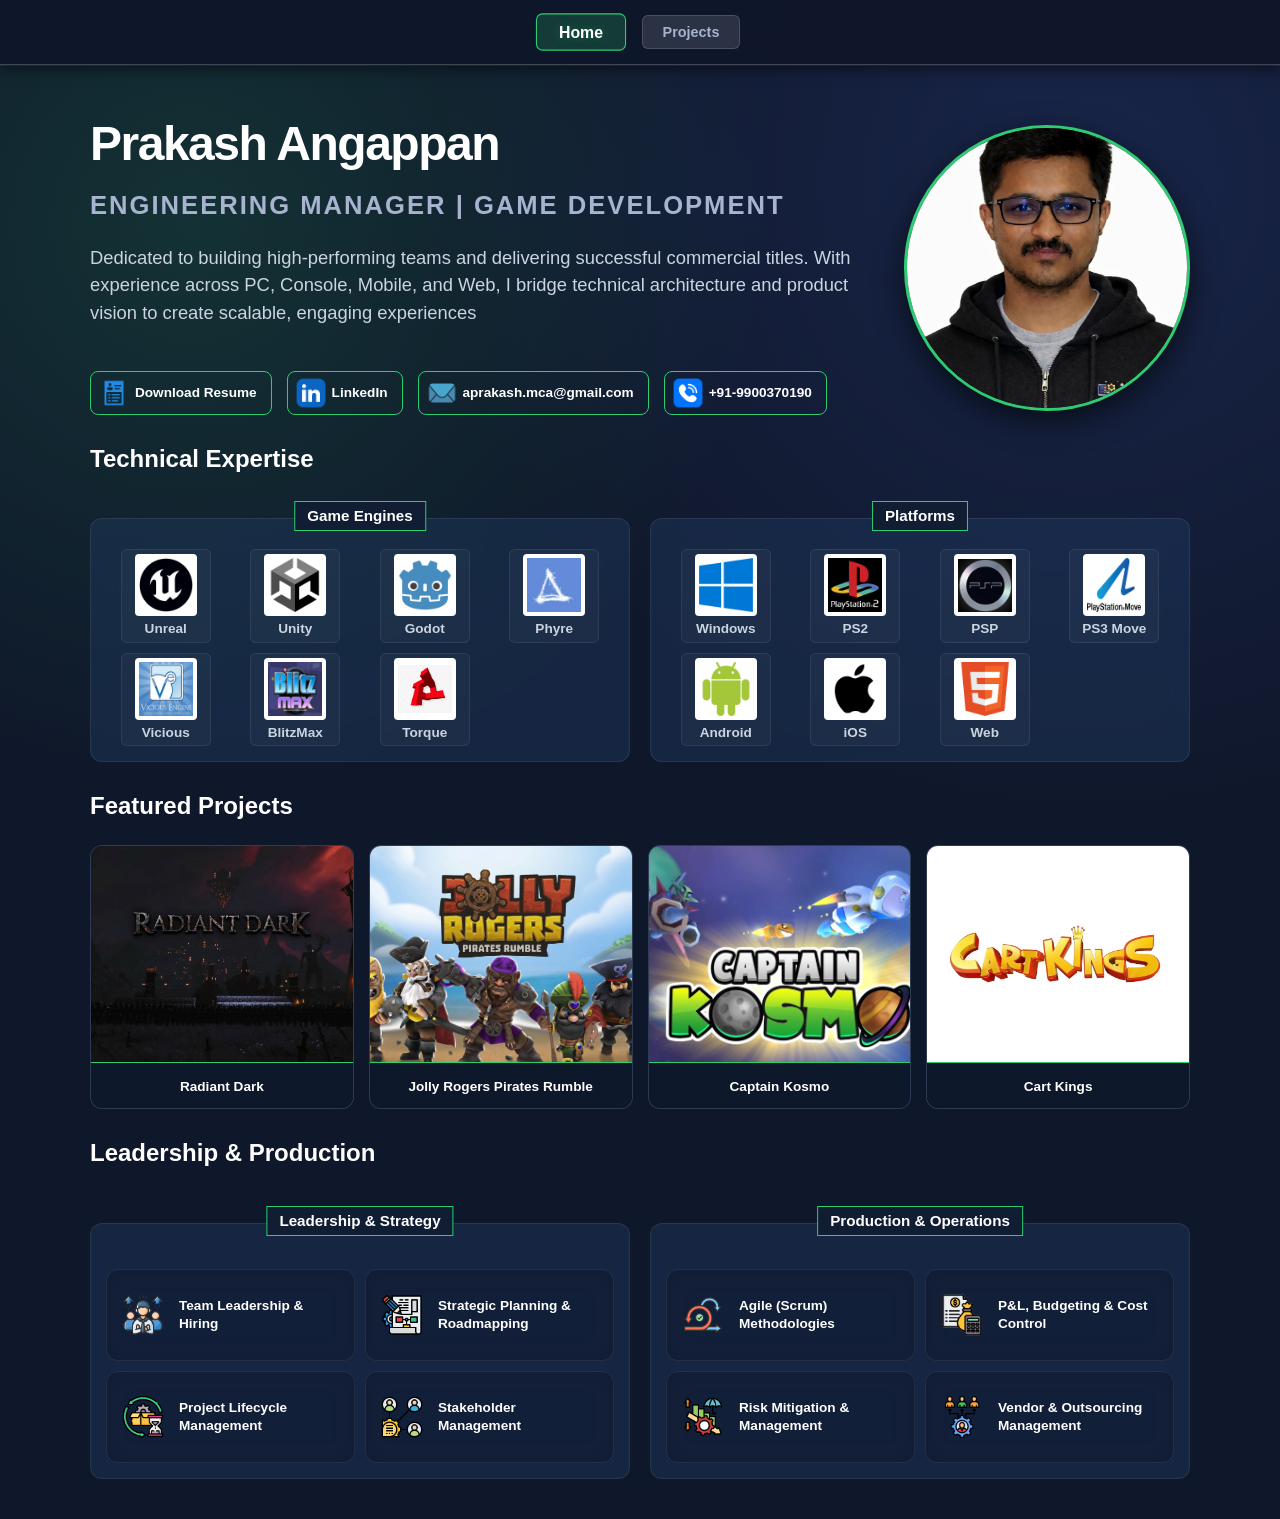
==== portfolio/index.html @ 70fe11f5 "Fixed an issue with nav bar and buttons. About me page - WIP" ====
<!doctype html>
<html lang="en">
  <head>
    <meta charset="UTF-8" />
    <meta name="viewport" content="width=device-width, initial-scale=1.0" />
    <title>Prakash Angappan | Engineering Manager | Game Development</title>
    <link rel="stylesheet" href="style.css" />
    <link rel="icon" href="data:," />
  </head>
  <body>
    <div id="loading-overlay" class="loading-overlay">
      <span class="accent">⬢</span> Loading Systems...
    </div>

    <div class="main-bg"></div>
    <nav class="top-nav">
      <div class="nav-links">
        <button class="nav-btn active" id="btn-home" onclick="showPage('home')">
          Home
        </button>
        <button
          class="nav-btn"
          id="btn-projects"
          onclick="showPage('projects')"
        >
          Projects
        </button>
      </div>
    </nav>

    <div class="container">
      <section id="home" class="page-section">
        <div class="hero">
          <div class="hero-text">
            <h1 id="hero-name"></h1>
            <p id="hero-title"></p>
            <p id="hero-summary"></p>

            <div
              id="action-row"
              style="display: flex; gap: 15px; margin-top: 20px"
            ></div>
          </div>

          <img id="hero-img" class="profile-img" src="" alt="Profile" />
        </div>

        <div class="section-divider" style="margin-top: 25px">
          <h2>Technical Expertise</h2>
        </div>
        <div id="tech-grid" class="grid tech-grid" style="gap: 20px"></div>

        <div class="section-divider" style="margin-top: 25px">
          <h2>Featured Projects</h2>
        </div>
        <div id="featured-grid" class="featured-grid"></div>

        <div class="section-divider" style="margin-top: 25px">
          <h2>Leadership & Production</h2>
        </div>
        <div id="management-grid" class="skills-grid"></div>
      </section>

      <section id="projects" class="page-section" style="display: none">
        <div class="section-divider">
          <h2>Shipped Titles</h2>
        </div>
        <div id="timeline-container"></div>
      </section>

      <section id="contact" class="page-section" style="display: none">
        <div class="section-divider">
          <h2>Let's build something great.</h2>
        </div>
        <div class="glass-card contact-card">
          <p id="contact-intro" class="muted-text"></p>

          <div class="contact-details muted-text" style="margin: 20px 0">
            <p>
              <strong>Location:</strong> <span id="contact-location"></span>
            </p>
            <p><strong>Phone:</strong> <span id="contact-phone"></span></p>
          </div>

          <div class="contact-links">
            <a id="btn-email" href="" class="action-btn">Email Me</a>
            <a id="btn-linkedin" href="" class="action-btn" target="_blank"
              >LinkedIn</a
            >
            <a id="btn-resume" href="" class="action-btn" download
              >Download Resume</a
            >
          </div>
        </div>
      </section>
    </div>

    <script src="script.js"></script>
  </body>
</html>
---- portfolio/style.css ----
:root {
    --bg-color: #0F172A;
    --card-bg: rgba(31, 58, 95, 0.45);
    --accent: #2ECC71;
    --text: #FFFFFF;
    --muted: #A8B3CF;
    --glass-border: rgba(255, 255, 255, 0.08);
}

body {
    margin: 0;
    font-family: 'Segoe UI', Roboto, Helvetica, Arial, sans-serif;
    background-color: var(--bg-color);
    color: var(--text);
    line-height: 1.6;
    overflow-x: hidden;
    /* Prevent content from hiding behind the fixed navbar */
    padding-top: 80px; 
}

.main-bg {
    position: fixed;
    top: 0; left: 0; width: 100vw; height: 100vh;
    background: radial-gradient(circle at 15% 25%, rgba(46,204,113,.15), transparent 45%), radial-gradient(circle at 85% 20%, rgba(80,120,255,.15), transparent 50%), #0F172A;
    z-index: -1;
}

.glass-card {
    background: var(--card-bg);
    backdrop-filter: blur(12px);
    border: 1px solid var(--glass-border);
    border-radius: 12px;
    position: relative;
    transition: all 0.3s ease;
}

/* --- FIXED NAVBAR WITH GLOW LINE --- */
.top-nav {
    display: flex; 
    justify-content: center; 
    align-items: center; 
    padding: 15px 0;
    background: rgba(15, 23, 42, 0.95); /* High opacity for readability */
    backdrop-filter: blur(10px);
    
    /* THE FIX: Fixed positioning */
    position: fixed; 
    top: 0; 
    left: 0;
    width: 100%;
    z-index: 9999;
    box-sizing: border-box;

    /* THE GLOW LINE: Bottom edge differentiation */
    border-bottom: 1px solid rgba(255, 255, 255, 0.2) !important;
    box-shadow: 0 4px 12px rgba(0, 0, 0, 0.5), 0 1px 0 rgba(255, 255, 255, 0.1);
}

.nav-links { display: flex; gap: 20px; /* Increased from 10px to 20px for more breathing room */ }

.nav-btn {
    background: rgba(255, 255, 255, 0.12) !important; /* Made back box more visible */
    border: 1px solid rgba(255, 255, 255, 0.15) !important;
    padding: 8px 20px;
    border-radius: 6px; 
    color: var(--muted); 
    font-size: 0.9rem; 
    font-weight: 600; 
    cursor: pointer; 
    transition: 0.3s;
}

/* NO BLUE FILL - Only Scale and Original Green Glow */
.nav-btn:hover, .nav-btn.active {
    color: var(--text); 
    background: rgba(46, 204, 113, 0.2) !important; 
    border-color: var(--accent) !important; 
    text-shadow: 0 0 10px rgba(46, 204, 113, 0.3);
    transform: scale(1.1); /* Added hover scale */
}

.container { max-width: 1100px; margin: 40px auto; padding: 0 30px; }

.hero { display: flex; gap: 30px; align-items: center; }

/* --- Balanced Hero Layout --- */
.hero-text {
    flex: 1;
    display: flex;
    flex-direction: column;
    justify-content: flex-start;
}

#hero-name {
    font-size: 3rem !important;
    font-weight: 800;
    letter-spacing: -1.5px;
    margin: 0 0 25px 0 !important;
    color: #FFFFFF;
    line-height: 1;
}

#hero-title {
    font-size: 1.6rem !important;
    color: var(--muted);
    font-weight: 600;
    margin: 0 0 25px 0 !important;
    text-transform: uppercase;
    letter-spacing: 2px;
    line-height: 1;
}

#hero-summary {
    font-size: 1.15rem !important;
    line-height: 1.5;
    max-width: 800px;
    color: #cbd5e1;
    margin: 0 0 25px 0 !important;
}

/* --- Optimized Profile Circle Area --- */
.profile-img {
    width: 280px !important;
    height: 280px !important;
    border-radius: 50%;
    object-fit: cover;
    object-position: center 20%;
    transform: scale(1);
    border: 3px solid var(--accent);
    background-color: #1a2235;
    image-rendering: -webkit-optimize-contrast;
    flex-shrink: 0;
    position: relative;
    z-index: 10;
    animation: subtleFloat 6s ease-in-out infinite;
    box-shadow: 0 10px 30px rgba(0, 0, 0, 0.6);
}

@keyframes subtleFloat {
    0% { transform: translateY(0); }
    50% { transform: translateY(-10px); }
    100% { transform: translateY(0); }
}

/* --- Stats Row Spacing --- */
.stats {
    display: flex;
    gap: 20px;
    margin: 0 0 25px 0 !important;
    flex-wrap: wrap;
}

/* --- Final Stats Alignment Fix --- */
.stat {
    padding: -4px 10px -6px 10px !important; 
    margin-top: 25px !important;
    min-width: 160px; 
    max-width: 180px;
    height: 65px;    
    display: flex;
    flex-direction: column;
    align-items: center;
    justify-content: center;
    overflow: visible;
}

.stat-number {
    font-size: 2rem; 
    font-weight: 900;
    color: var(--text);
    line-height: 0.9;  
    margin: 0;
    padding: 0;
    letter-spacing: -2px;
}

/* Ensure the title box stays absolute at the top */
.dialog-title-box {
    position: absolute;
    top: -18px; 
    left: 50%;
    transform: translateX(-50%);
    z-index: 50;
    background: #111d33;
    border: 1px solid var(--accent);
    padding: 2px 12px;
    font-size: 0.95rem;
    font-weight: bold;
    white-space: nowrap;
}

/* --- Action Row (Resume/LinkedIn) --- */
.action-row { 
    display: flex; 
    flex-wrap: wrap; 
    gap: 25px; 
    margin: 0 !important;
}

.action-icon {
    width: 18px !important; 
    height: 18px !important;
    margin-right: 12px; 
    object-fit: contain;
    transform: scale(1.6); 
    transform-origin: center;
}

.btn-action {
    display: inline-flex; 
    align-items: center; 
    background: transparent;
    border: 1px solid var(--accent);
    color: var(--text); 
    padding: 10px 14px; 
    border-radius: 8px; 
    text-decoration: none; 
    font-weight: 600; 
    font-size: 0.85rem; 
    transition: all 0.3s ease;
}

.btn-action:hover { 
    background: transparent; 
    color: var(--text) !important;
    box-shadow: 0 0 15px rgba(46, 204, 113, 0.6); 
    transform: translateY(-2px);
    border-color: var(--accent);
}

.skills-grid { display: grid; grid-template-columns: 1fr 1fr; gap: 20px; margin-top: 20px; }

.tech-card { position: relative; padding: 30px 15px 15px 15px !important; margin-top: 20px !important; }

.skill-strip-grid { display: grid; grid-template-columns: 1fr 1fr; gap: 8px; margin-top: 5px; }

.skill-strip { background: rgba(15, 23, 42, 0.6); border-left: 3px solid var(--accent); padding: 4px 10px; border-radius: 0 6px 6px 0; font-size: 0.8rem; color: white; }

.tech-grid { display: grid; grid-template-columns: repeat(auto-fit, minmax(300px, 1fr)); gap: 20px; }

.tech-items { display: grid; grid-template-columns: repeat(4, 1fr); gap: 10px; justify-items: center; }

.tech-badge { display: flex; flex-direction: column; align-items: center; background: rgba(255, 255, 255, 0.03); border: 1px solid rgba(255, 255, 255, 0.08); border-radius: 6px; padding: 4px; width: 100%; max-width: 80px; transition: 0.3s; }

.tech-badge img { width: 54px; height: 54px; background: white; padding: 4px !important; border-radius: 4px; object-fit: contain; }

.tech-badge span { 
    font-size: 0.85rem; 
    color: #cbd5e1;     
    margin-top: 5px; 
    font-weight: 700; 
    text-align: center; 
    white-space: wrap;   
    max-width: 90px;
    line-height: 1.2;
}

.featured-grid { display: grid; grid-template-columns: repeat(4, 1fr); gap: 15px; margin-top: 20px; }

.featured-project-card { display: flex; flex-direction: column; padding: 0 !important; overflow: hidden; aspect-ratio: 1 / 1; cursor: pointer; border: 1px solid rgba(255, 255, 255, 0.1); }

.featured-banner-wrapper { flex: 1; overflow: hidden; background: #0f172a; display: flex; align-items: center; justify-content: center; }

.featured-banner-wrapper img { width: 100%; height: 100%; object-fit: cover; transition: transform 0.5s ease; }

.featured-footer { padding: 10px; background: rgba(15, 23, 42, 0.9); text-align: center; border-top: 1px solid var(--accent); }

.featured-footer span { font-size: 0.85rem; font-weight: bold; color: var(--text); }

.featured-project-card:hover { transform: translateY(-5px); box-shadow: 0 10px 30px rgba(46, 204, 113, 0.3); }

.featured-project-card:hover .featured-banner-wrapper img { transform: scale(1.1); }

.project-card { 
    margin-bottom: 15px; 
    background: rgba(15, 23, 42, 0.6); 
    border: 1px solid rgba(255, 255, 255, 0.1); 
    border-radius: 10px; 
    padding: 15px; 
    display: grid; 
    grid-template-columns: 0.8fr 1.2fr; 
    gap: 20px; 
    transition: all 0.3s ease;
    cursor: default;
}

.project-card:hover {
    box-shadow: 0 15px 40px rgba(0, 0, 0, 0.7);
    border-color: rgba(255,255,255,0.2);
}

.project-media-wrapper { 
    width: 100% !important;
    height: 100% !important; 
    position: relative;
    overflow: hidden; 
    border-radius: 6px; 
    box-shadow: 0 2px 10px rgba(0,0,0,0.5); 
    background: #0F172A; 
}

.project-media-wrapper::after {
    content: '';
    position: absolute;
    bottom: 0;
    left: 0;
    width: 100%;
    height: 60%; 
    background: linear-gradient(to bottom, transparent 0%, rgba(15, 23, 42, 1) 90%);
    z-index: 20; 
    pointer-events: none; 
}

.video-media-container,
.image-media-container { 
    width: 100% !important; 
    height: 100% !important; 
    position: absolute; 
    top: 0; left: 0;
    overflow: hidden; 
    border-radius: 6px; 
    transform: scale(1);
    filter: brightness(0.8);
    transition: transform 0.4s cubic-bezier(0.175, 0.885, 0.32, 1.275), filter 0.3s ease, box-shadow 0.3s ease;
    z-index: 10;
}

.image-media-container { background: transparent; }

.media-banner { 
    width: 100% !important; 
    height: 100% !important; 
    object-fit: cover !important; 
    object-position: top center !important; 
    display: block; 
}

.video-media-container iframe {
    width: 100% !important;
    height: 100% !important;
    border: none !important;
}

.project-card:hover .video-media-container,
.project-card:hover .image-media-container { 
    transform: scale(1.08); 
    filter: brightness(1.0); 
    box-shadow: 0 10px 30px rgba(0, 0, 0, 0.6), 0 0 15px rgba(46, 204, 113, 0.1);
    z-index: 15;
}

.media-overlay { 
    position: absolute; 
    top: 50%;
    left: 50%;
    transform: translate(-50%, -50%); 
    background: transparent; 
    display: flex; 
    align-items: center; 
    justify-content: center; 
    opacity: 0; 
    transition: opacity 0.3s ease; 
    z-index: 30; 
}

.project-card:hover .media-overlay { opacity: 1; }

.hover-action-btn {
    text-decoration: none;
    color: #fff;
    font-weight: bold;
    font-size: 0.9rem;
    border: 1.5px solid var(--accent);
    padding: 10px 24px; 
    border-radius: 6px;
    background: rgba(15, 23, 42, 0.4);
    display: block;
    width: auto;
    text-align: center;
    transition: all 0.3s ease;
    cursor: pointer;
    box-shadow: 0 4px 15px rgba(0, 0, 0, 0.5);
}

.hover-action-btn:hover {
    background: rgba(15, 23, 42, 0.6) !important; 
    color: #fff !important; 
    box-shadow: 0 0 20px rgba(46, 204, 113, 0.7);
    transform: translateY(-2px) scale(1.03); 
}

.project-role-text {
    color: #cbd5e1; 
    font-weight: 600;
    margin-bottom: 15px; 
    font-size: 0.95rem;
    letter-spacing: 0.5px;
}

.project-header-row {
    display: flex;
    justify-content: flex-start; 
    align-items: center;
    gap: 15px; 
    margin-bottom: 10px; 
}

.project-header-row h3 {
    margin: 0;
    font-size: 1.3rem;
    color: var(--text);
}

.project-info {
    flex: 1;
    display: flex;
    flex-direction: column;
    justify-content: flex-start; 
}

.project-description {
    margin: 0 0 12px 0; 
    font-size: 1.05rem; 
    color: #cbd5e1;    
    line-height: 1.6;  
}

.project-header-icons {
    display: flex;
    align-items: center;
    gap: 6px;
    border-left: 2px solid rgba(255, 255, 255, 0.15); 
    padding-left: 15px; 
}

.company-block {
    position: relative;
    padding-left: 30px; 
    margin-bottom: 40px; 
}

.company-block::before {
    content: '';
    position: absolute;
    left: 0;
    top: 5px; 
    bottom: -15px; 
    width: 3px;
    background: linear-gradient(to bottom, var(--accent) 0%, rgba(46, 204, 113, 0.1) 100%);
    border-radius: 3px;
    box-shadow: 0 0 10px rgba(46, 204, 113, 0.3);
}

.compact-tech-badge {
    background: white;
    padding: 2px;
    border-radius: 4px;
    display: flex;
    align-items: center;
    justify-content: center;
    width: 24px;
    height: 24px;
}

.compact-tech-badge img {
    width: 100%;
    height: 100%;
    object-fit: contain;
}

.contribution-section {
    margin-top: 5px; 
}

.contribution-title {
    color: var(--accent);
    font-size: 0.8rem; 
    text-transform: uppercase;
    letter-spacing: 1.5px;
    font-weight: 700;
}

.glowing-tasks-list {
    margin-top: 4px !important; 
    padding-left: 18px;
    list-style: none;
    color: var(--muted);
}

.glowing-tasks-list li {
    position: relative;
    margin-bottom: 8px; 
    font-size: 0.95rem;  
    color: var(--text);
    line-height: 1.5;
}

.glowing-tasks-list li::before {
    content: "■";
    color: var(--accent);
    position: absolute;
    left: -18px;
    font-size: 0.65rem;
    top: 4px; 
    text-shadow: 0 0 8px var(--accent);
}

#management-grid {
    display: grid !important;
    grid-template-columns: 1fr 1fr !important; 
    gap: 20px;
    margin-top: 30px;
}

.management-items-grid {
    display: grid !important;
    grid-template-columns: repeat(2, 1fr) !important;
    gap: 10px; 
    margin-top: 15px;
}

.mgmt-badge {
    display: flex !important;
    flex-direction: row !important; 
    justify-content: flex-start !important; 
    align-items: center !important;
    text-align: left !important;
    padding: 10px 15px !important; 
    min-height: 70px !important; 
    margin: 0 !important;
    background: rgba(15, 23, 42, 0.6) !important;
    border: 1px solid rgba(255, 255, 255, 0.08) !important;
    gap: 15px !important; 
}

.mgmt-badge-icon {
    width: 42px !important;  
    height: 42px !important; 
    margin-bottom: 0 !important; 
    flex-shrink: 0; 
}

.mgmt-text-label {
    font-size: 0.85rem !important;
    line-height: 1.3;
    font-weight: 700;
}

.stats-dashboard {
    display: flex;
    gap: 30px; 
    margin: 40px 0;
    width: 100%;
}

.stat-group {
    flex: 1;
    position: relative;
    padding: 25px 15px 15px 15px;
    background: var(--card-bg);
    border: 1px solid var(--glass-border);
    border-radius: 12px;
    backdrop-filter: blur(10px);
}

.stat-grid {
    display: grid;
    grid-template-columns: 1fr 1fr; 
    gap: 10px; 
}

.stats-dashboard .stat {
    background: rgba(15, 23, 42, 0.4) !important;
    border: 1px solid rgba(255, 255, 255, 0.05) !important;
    padding: 10px !important;
    margin-top: 0 !important;
    border-radius: 6px;
    display: flex;
    align-items: center;
    justify-content: center;
    text-align: center;
    min-height: 60px;
    width: auto !important;
}

.stat-number {
    font-size: 1.1rem !important; 
    color: var(--text);
    font-weight: 700;
    line-height: 1.2;
    text-transform: uppercase;
}

.stat-group .dialog-title-box {
    position: absolute;
    top: -12px;
    left: 20px;
    transform: none;
}

.loading-overlay { position: fixed; top: 0; left: 0; width: 100vw; height: 100vh; background: var(--bg-color); display: flex; justify-content: center; align-items: center; z-index: 1000; transition: opacity 0.5s ease; }

@keyframes pulse { from { text-shadow: 0 0 5px var(--accent); opacity: 0.8; } to { text-shadow: 0 0 20px var(--accent); opacity: 1; } }
.loading-overlay .accent { animation: pulse 1s infinite alternate; }

@media (max-width: 900px) {
    .skills-grid, .skill-strip-grid, .project-card { grid-template-columns: 1fr; }
    .hero { flex-direction: column !important; text-align: center !important; }
    .featured-grid { grid-template-columns: repeat(2, 1fr); }
    .container { margin: 20px auto; padding: 0 15px; }
    
    .hero-text {
        display: flex !important;
        flex-direction: column !important;
        align-items: center !important;
    }

    #action-row {
        flex-wrap: wrap !important;
        justify-content: center !important;
        gap: 10px !important;
        width: 100% !important;
    }

    #hero-img {
        width: 180px !important;
        height: 180px !important;
        margin-top: 30px !important;
    }

    #management-grid {
        grid-template-columns: 1fr !important;
    }

    .stats-dashboard {
        flex-direction: column;
    }

    .project-media-wrapper { 
        max-width: 100%; 
    }
}

.team-size-badge {
    background: rgba(46, 204, 113, 0.1); 
    color: var(--accent); 
    border: 1px solid var(--accent);
    padding: 4px 12px;
    border-radius: 20px; 
    font-size: 0.75rem;
    font-weight: 700;
    text-transform: uppercase;
    letter-spacing: 0.5px;
    display: flex;
    align-items: center;
    white-space: nowrap; 
    margin-right: 8px; 
}

#projects-container {
    min-height: 100vh; 
    display: block;
    opacity: 0; 
    transition: opacity 0.3s ease-in-out;
}

#projects-container.loaded {
    opacity: 1;
}

html {
    overflow-y: scroll;
    /* Smooth scroll with offset for fixed navbar */
    scroll-behavior: smooth;
    scroll-padding-top: 90px;
}
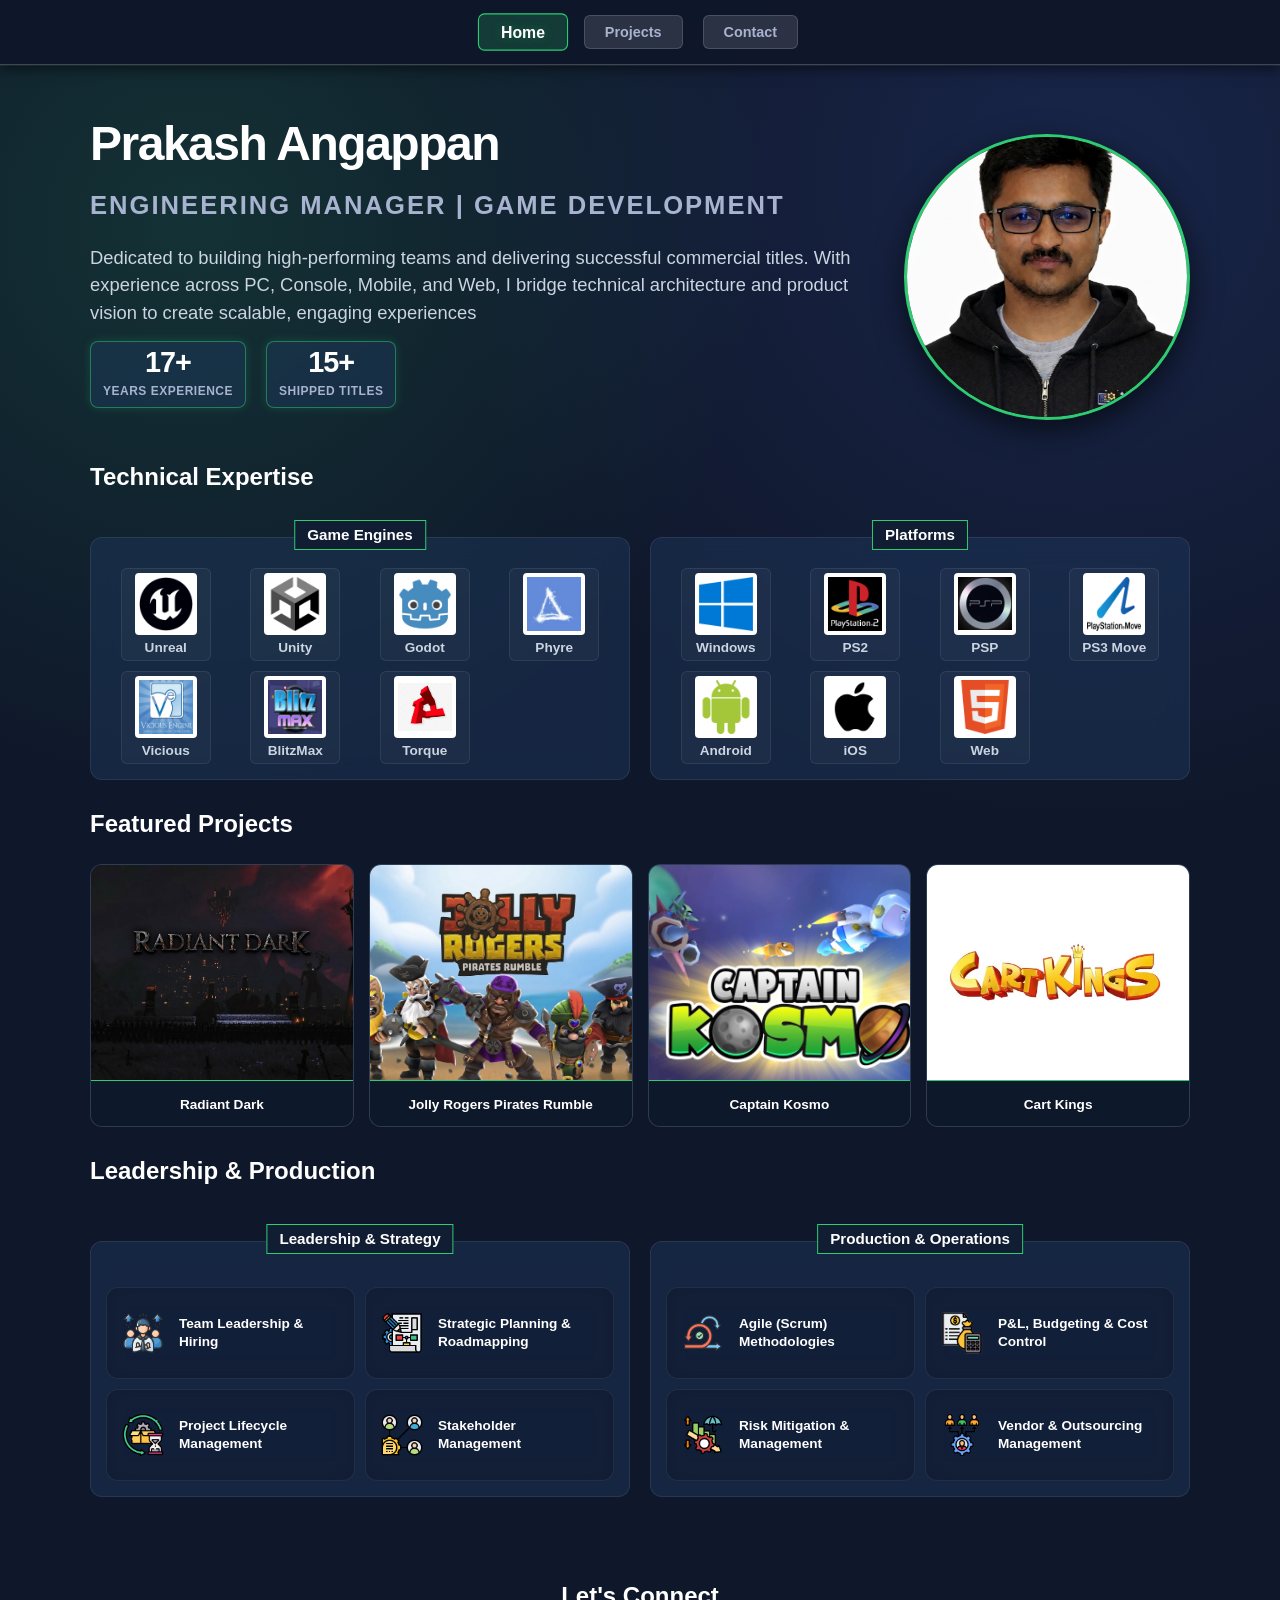
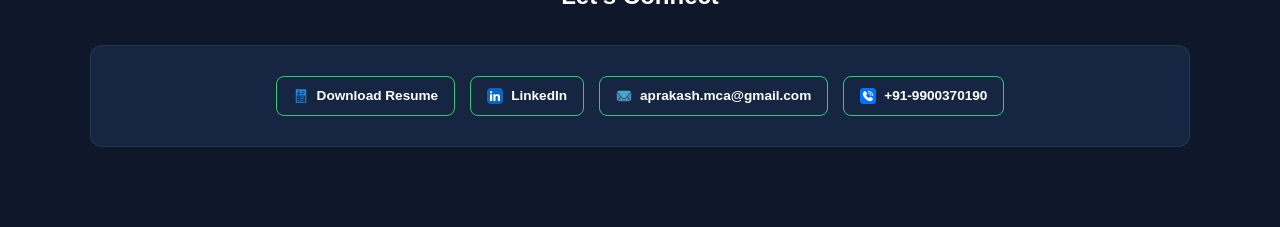
==== commit 8f35b122: "Added years experience, title shipped. Added contact at the bottom. Modified the layout a bit on hom" ====
--- a/portfolio/index.html
+++ b/portfolio/index.html
@@ -4,7 +4,7 @@
     <meta charset="UTF-8" />
     <meta name="viewport" content="width=device-width, initial-scale=1.0" />
     <title>Prakash Angappan | Engineering Manager | Game Development</title>
-    <link rel="stylesheet" href="style.css" />
+    <link rel="stylesheet" href="style.css?v=2" />
     <link rel="icon" href="data:," />
   </head>
   <body>
@@ -25,6 +25,7 @@
         >
           Projects
         </button>
+        <button class="nav-btn" onclick="goToContact()">Contact</button>
       </div>
     </nav>
 
@@ -36,10 +37,7 @@
             <p id="hero-title"></p>
             <p id="hero-summary"></p>
 
-            <div
-              id="action-row"
-              style="display: flex; gap: 15px; margin-top: 20px"
-            ></div>
+            <div id="hero-stats" class="stats"></div>
           </div>
 
           <img id="hero-img" class="profile-img" src="" alt="Profile" />
@@ -59,6 +57,36 @@
           <h2>Leadership & Production</h2>
         </div>
         <div id="management-grid" class="skills-grid"></div>
+
+        <div
+          id="contact"
+          style="margin-top: 80px; padding-bottom: 40px; text-align: center"
+        >
+          <div class="section-divider">
+            <h2>Let's Connect</h2>
+          </div>
+          <div
+            class="glass-card"
+            style="
+              padding: 30px;
+              margin-top: 30px;
+              display: flex;
+              flex-direction: column;
+              align-items: center;
+            "
+          >
+            <div
+              id="action-row"
+              class="action-row"
+              style="
+                display: flex;
+                justify-content: center;
+                flex-wrap: wrap;
+                gap: 15px;
+              "
+            ></div>
+          </div>
+        </div>
       </section>
 
       <section id="projects" class="page-section" style="display: none">
@@ -67,32 +95,6 @@
         </div>
         <div id="timeline-container"></div>
       </section>
-
-      <section id="contact" class="page-section" style="display: none">
-        <div class="section-divider">
-          <h2>Let's build something great.</h2>
-        </div>
-        <div class="glass-card contact-card">
-          <p id="contact-intro" class="muted-text"></p>
-
-          <div class="contact-details muted-text" style="margin: 20px 0">
-            <p>
-              <strong>Location:</strong> <span id="contact-location"></span>
-            </p>
-            <p><strong>Phone:</strong> <span id="contact-phone"></span></p>
-          </div>
-
-          <div class="contact-links">
-            <a id="btn-email" href="" class="action-btn">Email Me</a>
-            <a id="btn-linkedin" href="" class="action-btn" target="_blank"
-              >LinkedIn</a
-            >
-            <a id="btn-resume" href="" class="action-btn" download
-              >Download Resume</a
-            >
-          </div>
-        </div>
-      </section>
     </div>
 
     <script src="script.js"></script>
--- a/portfolio/style.css
+++ b/portfolio/style.css
@@ -14,7 +14,6 @@
     color: var(--text);
     line-height: 1.6;
     overflow-x: hidden;
-    /* Prevent content from hiding behind the fixed navbar */
     padding-top: 80px; 
 }
 
@@ -34,32 +33,27 @@
     transition: all 0.3s ease;
 }
 
-/* --- FIXED NAVBAR WITH GLOW LINE --- */
 .top-nav {
     display: flex; 
     justify-content: center; 
     align-items: center; 
     padding: 15px 0;
-    background: rgba(15, 23, 42, 0.95); /* High opacity for readability */
+    background: rgba(15, 23, 42, 0.95);
     backdrop-filter: blur(10px);
-    
-    /* THE FIX: Fixed positioning */
     position: fixed; 
     top: 0; 
     left: 0;
     width: 100%;
     z-index: 9999;
     box-sizing: border-box;
-
-    /* THE GLOW LINE: Bottom edge differentiation */
     border-bottom: 1px solid rgba(255, 255, 255, 0.2) !important;
     box-shadow: 0 4px 12px rgba(0, 0, 0, 0.5), 0 1px 0 rgba(255, 255, 255, 0.1);
 }
 
-.nav-links { display: flex; gap: 20px; /* Increased from 10px to 20px for more breathing room */ }
+.nav-links { display: flex; gap: 20px; }
 
 .nav-btn {
-    background: rgba(255, 255, 255, 0.12) !important; /* Made back box more visible */
+    background: rgba(255, 255, 255, 0.12) !important;
     border: 1px solid rgba(255, 255, 255, 0.15) !important;
     padding: 8px 20px;
     border-radius: 6px; 
@@ -70,20 +64,18 @@
     transition: 0.3s;
 }
 
-/* NO BLUE FILL - Only Scale and Original Green Glow */
 .nav-btn:hover, .nav-btn.active {
     color: var(--text); 
     background: rgba(46, 204, 113, 0.2) !important; 
     border-color: var(--accent) !important; 
     text-shadow: 0 0 10px rgba(46, 204, 113, 0.3);
-    transform: scale(1.1); /* Added hover scale */
+    transform: scale(1.1);
 }
 
 .container { max-width: 1100px; margin: 40px auto; padding: 0 30px; }
 
 .hero { display: flex; gap: 30px; align-items: center; }
 
-/* --- Balanced Hero Layout --- */
 .hero-text {
     flex: 1;
     display: flex;
@@ -91,34 +83,10 @@
     justify-content: flex-start;
 }
 
-#hero-name {
-    font-size: 3rem !important;
-    font-weight: 800;
-    letter-spacing: -1.5px;
-    margin: 0 0 25px 0 !important;
-    color: #FFFFFF;
-    line-height: 1;
-}
-
-#hero-title {
-    font-size: 1.6rem !important;
-    color: var(--muted);
-    font-weight: 600;
-    margin: 0 0 25px 0 !important;
-    text-transform: uppercase;
-    letter-spacing: 2px;
-    line-height: 1;
-}
-
-#hero-summary {
-    font-size: 1.15rem !important;
-    line-height: 1.5;
-    max-width: 800px;
-    color: #cbd5e1;
-    margin: 0 0 25px 0 !important;
-}
-
-/* --- Optimized Profile Circle Area --- */
+#hero-name { font-size: 3rem !important; font-weight: 800; letter-spacing: -1.5px; margin: 0 0 25px 0 !important; color: #FFFFFF; line-height: 1; }
+#hero-title { font-size: 1.6rem !important; color: var(--muted); font-weight: 600; margin: 0 0 25px 0 !important; text-transform: uppercase; letter-spacing: 2px; line-height: 1; }
+#hero-summary { font-size: 1.15rem !important; line-height: 1.5; max-width: 800px; color: #cbd5e1; margin: 0 0 25px 0 !important; }
+
 .profile-img {
     width: 280px !important;
     height: 280px !important;
@@ -132,49 +100,104 @@
     flex-shrink: 0;
     position: relative;
     z-index: 10;
-    animation: subtleFloat 6s ease-in-out infinite;
     box-shadow: 0 10px 30px rgba(0, 0, 0, 0.6);
 }
 
-@keyframes subtleFloat {
-    0% { transform: translateY(0); }
-    50% { transform: translateY(-10px); }
-    100% { transform: translateY(0); }
-}
-
+*/
+/* --- STAT BOXES & RESUME ROW FIX --- */
 /* --- Stats Row Spacing --- */
 .stats {
     display: flex;
-    gap: 20px;
-    margin: 0 0 25px 0 !important;
-    flex-wrap: wrap;
+    flex-direction: row !important; /* Forces items to sit in a row */
+    align-items: center;
+    gap: 15px;
+    margin: 15px 0 25px 0 !important;
+    flex-wrap: wrap; /* Allows wrapping only on very small phone screens */
 }
 
 /* --- Final Stats Alignment Fix --- */
 .stat {
-    padding: -4px 10px -6px 10px !important; 
-    margin-top: 25px !important;
-    min-width: 160px; 
-    max-width: 180px;
-    height: 65px;    
+    background: var(--card-bg);
+    border: 1px solid rgba(46, 204, 113, 0.5) !important; 
+    box-shadow: 0 0 12px rgba(46, 204, 113, 0.2); 
+    padding: 10px 25px !important; 
+    margin: 0 !important;
+    border-radius: 12px;
     display: flex;
     flex-direction: column;
     align-items: center;
     justify-content: center;
-    overflow: visible;
-}
-
+    
+    /* THE FIX TO STOP STRETCHING AND STACKING: */
+    flex: 0 0 auto !important; /* Prevents the box from growing to fill the row */
+    width: auto !important;    /* Locks the width to just fit the content */
+    min-width: 150px;
+}
+.stat-box { 
+    background: var(--card-bg); 
+    /* THIS IS THE FIX: Adds the green border and the glowing shadow */
+    border: 1px solid rgba(46, 204, 113, 0.5); 
+    box-shadow: 0 0 12px rgba(46, 204, 113, 0.2);
+    
+    padding: 10px 20px; 
+    border-radius: 12px; 
+    display: flex; 
+    flex-direction: column; 
+    align-items: center; 
+    
+    /* THIS IS THE FIX: Forces them to stay side-by-side rather than stretching */
+    min-width: 130px; 
+    flex: 0 1 auto;
+}
 .stat-number {
-    font-size: 2rem; 
+    font-size: 1.8rem; 
     font-weight: 900;
     color: var(--text);
-    line-height: 0.9;  
-    margin: 0;
-    padding: 0;
-    letter-spacing: -2px;
-}
-
-/* Ensure the title box stays absolute at the top */
+    line-height: 1;  
+    margin: 0 0 5px 0;
+    letter-spacing: -1px;
+}
+
+.stat-label {
+    font-size: 0.75rem;
+    color: var(--muted);
+    text-transform: uppercase;
+    font-weight: 600;
+    letter-spacing: 0.5px;
+}
+
+/* --- ACTION BUTTONS --- */
+.action-icon {
+    width: 16px !important; /* Shrunk from 18px */
+    height: 16px !important;
+    margin-right: 8px; 
+    object-fit: contain;
+    /* Removed the scale(1.6) that was making the button huge */
+}
+.btn-action {
+    display: inline-flex; 
+    align-items: center; 
+    background: transparent;
+    border: 1px solid var(--accent);
+    color: var(--text); 
+    padding: 8px 16px !important; /* Reduced padding for shorter height */
+    height: fit-content; /* Guarantees it stays short */
+    border-radius: 8px; 
+    text-decoration: none; 
+    font-weight: 600; 
+    font-size: 0.85rem; 
+    transition: all 0.3s ease;
+}
+
+.btn-action:hover { 
+    background: rgba(15, 23, 42, 0.6); 
+    color: var(--text) !important;
+    box-shadow: 0 0 15px rgba(46, 204, 113, 0.6); 
+    transform: translateY(-2px);
+    border-color: var(--accent);
+}
+
+/* --- GRIDS AND CARDS --- */
 .dialog-title-box {
     position: absolute;
     top: -18px; 
@@ -189,86 +212,22 @@
     white-space: nowrap;
 }
 
-/* --- Action Row (Resume/LinkedIn) --- */
-.action-row { 
-    display: flex; 
-    flex-wrap: wrap; 
-    gap: 25px; 
-    margin: 0 !important;
-}
-
-.action-icon {
-    width: 18px !important; 
-    height: 18px !important;
-    margin-right: 12px; 
-    object-fit: contain;
-    transform: scale(1.6); 
-    transform-origin: center;
-}
-
-.btn-action {
-    display: inline-flex; 
-    align-items: center; 
-    background: transparent;
-    border: 1px solid var(--accent);
-    color: var(--text); 
-    padding: 10px 14px; 
-    border-radius: 8px; 
-    text-decoration: none; 
-    font-weight: 600; 
-    font-size: 0.85rem; 
-    transition: all 0.3s ease;
-}
-
-.btn-action:hover { 
-    background: transparent; 
-    color: var(--text) !important;
-    box-shadow: 0 0 15px rgba(46, 204, 113, 0.6); 
-    transform: translateY(-2px);
-    border-color: var(--accent);
-}
-
 .skills-grid { display: grid; grid-template-columns: 1fr 1fr; gap: 20px; margin-top: 20px; }
-
 .tech-card { position: relative; padding: 30px 15px 15px 15px !important; margin-top: 20px !important; }
-
-.skill-strip-grid { display: grid; grid-template-columns: 1fr 1fr; gap: 8px; margin-top: 5px; }
-
-.skill-strip { background: rgba(15, 23, 42, 0.6); border-left: 3px solid var(--accent); padding: 4px 10px; border-radius: 0 6px 6px 0; font-size: 0.8rem; color: white; }
-
 .tech-grid { display: grid; grid-template-columns: repeat(auto-fit, minmax(300px, 1fr)); gap: 20px; }
-
 .tech-items { display: grid; grid-template-columns: repeat(4, 1fr); gap: 10px; justify-items: center; }
 
 .tech-badge { display: flex; flex-direction: column; align-items: center; background: rgba(255, 255, 255, 0.03); border: 1px solid rgba(255, 255, 255, 0.08); border-radius: 6px; padding: 4px; width: 100%; max-width: 80px; transition: 0.3s; }
-
 .tech-badge img { width: 54px; height: 54px; background: white; padding: 4px !important; border-radius: 4px; object-fit: contain; }
-
-.tech-badge span { 
-    font-size: 0.85rem; 
-    color: #cbd5e1;     
-    margin-top: 5px; 
-    font-weight: 700; 
-    text-align: center; 
-    white-space: wrap;   
-    max-width: 90px;
-    line-height: 1.2;
-}
+.tech-badge span { font-size: 0.85rem; color: #cbd5e1; margin-top: 5px; font-weight: 700; text-align: center; white-space: wrap; max-width: 90px; line-height: 1.2; }
 
 .featured-grid { display: grid; grid-template-columns: repeat(4, 1fr); gap: 15px; margin-top: 20px; }
-
 .featured-project-card { display: flex; flex-direction: column; padding: 0 !important; overflow: hidden; aspect-ratio: 1 / 1; cursor: pointer; border: 1px solid rgba(255, 255, 255, 0.1); }
-
 .featured-banner-wrapper { flex: 1; overflow: hidden; background: #0f172a; display: flex; align-items: center; justify-content: center; }
-
 .featured-banner-wrapper img { width: 100%; height: 100%; object-fit: cover; transition: transform 0.5s ease; }
-
 .featured-footer { padding: 10px; background: rgba(15, 23, 42, 0.9); text-align: center; border-top: 1px solid var(--accent); }
-
 .featured-footer span { font-size: 0.85rem; font-weight: bold; color: var(--text); }
-
 .featured-project-card:hover { transform: translateY(-5px); box-shadow: 0 10px 30px rgba(46, 204, 113, 0.3); }
-
 .featured-project-card:hover .featured-banner-wrapper img { transform: scale(1.1); }
 
 .project-card { 
@@ -283,11 +242,7 @@
     transition: all 0.3s ease;
     cursor: default;
 }
-
-.project-card:hover {
-    box-shadow: 0 15px 40px rgba(0, 0, 0, 0.7);
-    border-color: rgba(255,255,255,0.2);
-}
+.project-card:hover { box-shadow: 0 15px 40px rgba(0, 0, 0, 0.7); border-color: rgba(255,255,255,0.2); }
 
 .project-media-wrapper { 
     width: 100% !important;
@@ -298,379 +253,194 @@
     box-shadow: 0 2px 10px rgba(0,0,0,0.5); 
     background: #0F172A; 
 }
-
-.project-media-wrapper::after {
-    content: '';
-    position: absolute;
-    bottom: 0;
-    left: 0;
-    width: 100%;
-    height: 60%; 
-    background: linear-gradient(to bottom, transparent 0%, rgba(15, 23, 42, 1) 90%);
-    z-index: 20; 
-    pointer-events: none; 
-}
-
-.video-media-container,
-.image-media-container { 
-    width: 100% !important; 
-    height: 100% !important; 
-    position: absolute; 
-    top: 0; left: 0;
-    overflow: hidden; 
-    border-radius: 6px; 
-    transform: scale(1);
-    filter: brightness(0.8);
-    transition: transform 0.4s cubic-bezier(0.175, 0.885, 0.32, 1.275), filter 0.3s ease, box-shadow 0.3s ease;
-    z-index: 10;
-}
-
+.project-media-wrapper::after { content: ''; position: absolute; bottom: 0; left: 0; width: 100%; height: 60%; background: linear-gradient(to bottom, transparent 0%, rgba(15, 23, 42, 1) 90%); z-index: 20; pointer-events: none; }
+
+.video-media-container, .image-media-container { 
+    width: 100% !important; height: 100% !important; position: absolute; top: 0; left: 0;
+    overflow: hidden; border-radius: 6px; transform: scale(1); filter: brightness(0.8);
+    transition: transform 0.4s cubic-bezier(0.175, 0.885, 0.32, 1.275), filter 0.3s ease, box-shadow 0.3s ease; z-index: 10;
+}
 .image-media-container { background: transparent; }
-
-.media-banner { 
-    width: 100% !important; 
-    height: 100% !important; 
-    object-fit: cover !important; 
-    object-position: top center !important; 
-    display: block; 
-}
-
-.video-media-container iframe {
-    width: 100% !important;
-    height: 100% !important;
-    border: none !important;
-}
-
-.project-card:hover .video-media-container,
-.project-card:hover .image-media-container { 
-    transform: scale(1.08); 
-    filter: brightness(1.0); 
-    box-shadow: 0 10px 30px rgba(0, 0, 0, 0.6), 0 0 15px rgba(46, 204, 113, 0.1);
-    z-index: 15;
-}
-
-.media-overlay { 
-    position: absolute; 
-    top: 50%;
-    left: 50%;
-    transform: translate(-50%, -50%); 
-    background: transparent; 
-    display: flex; 
-    align-items: center; 
-    justify-content: center; 
-    opacity: 0; 
-    transition: opacity 0.3s ease; 
-    z-index: 30; 
-}
-
+.media-banner { width: 100% !important; height: 100% !important; object-fit: cover !important; object-position: top center !important; display: block; }
+.video-media-container iframe { width: 100% !important; height: 100% !important; border: none !important; }
+
+.project-card:hover .video-media-container, .project-card:hover .image-media-container { transform: scale(1.08); filter: brightness(1.0); box-shadow: 0 10px 30px rgba(0, 0, 0, 0.6), 0 0 15px rgba(46, 204, 113, 0.1); z-index: 15; }
+
+.media-overlay { position: absolute; top: 50%; left: 50%; transform: translate(-50%, -50%); background: transparent; display: flex; align-items: center; justify-content: center; opacity: 0; transition: opacity 0.3s ease; z-index: 30; }
 .project-card:hover .media-overlay { opacity: 1; }
 
-.hover-action-btn {
-    text-decoration: none;
-    color: #fff;
-    font-weight: bold;
-    font-size: 0.9rem;
-    border: 1.5px solid var(--accent);
-    padding: 10px 24px; 
-    border-radius: 6px;
-    background: rgba(15, 23, 42, 0.4);
-    display: block;
-    width: auto;
-    text-align: center;
-    transition: all 0.3s ease;
-    cursor: pointer;
-    box-shadow: 0 4px 15px rgba(0, 0, 0, 0.5);
-}
-
-.hover-action-btn:hover {
-    background: rgba(15, 23, 42, 0.6) !important; 
-    color: #fff !important; 
-    box-shadow: 0 0 20px rgba(46, 204, 113, 0.7);
-    transform: translateY(-2px) scale(1.03); 
-}
-
-.project-role-text {
-    color: #cbd5e1; 
-    font-weight: 600;
-    margin-bottom: 15px; 
-    font-size: 0.95rem;
-    letter-spacing: 0.5px;
-}
-
-.project-header-row {
-    display: flex;
-    justify-content: flex-start; 
-    align-items: center;
-    gap: 15px; 
-    margin-bottom: 10px; 
-}
-
-.project-header-row h3 {
-    margin: 0;
-    font-size: 1.3rem;
-    color: var(--text);
-}
-
-.project-info {
-    flex: 1;
-    display: flex;
-    flex-direction: column;
-    justify-content: flex-start; 
-}
-
-.project-description {
-    margin: 0 0 12px 0; 
-    font-size: 1.05rem; 
-    color: #cbd5e1;    
-    line-height: 1.6;  
-}
-
-.project-header-icons {
-    display: flex;
-    align-items: center;
-    gap: 6px;
-    border-left: 2px solid rgba(255, 255, 255, 0.15); 
-    padding-left: 15px; 
-}
-
-.company-block {
-    position: relative;
-    padding-left: 30px; 
-    margin-bottom: 40px; 
-}
-
-.company-block::before {
-    content: '';
-    position: absolute;
-    left: 0;
-    top: 5px; 
-    bottom: -15px; 
-    width: 3px;
-    background: linear-gradient(to bottom, var(--accent) 0%, rgba(46, 204, 113, 0.1) 100%);
-    border-radius: 3px;
-    box-shadow: 0 0 10px rgba(46, 204, 113, 0.3);
-}
-
-.compact-tech-badge {
-    background: white;
-    padding: 2px;
-    border-radius: 4px;
-    display: flex;
-    align-items: center;
-    justify-content: center;
-    width: 24px;
-    height: 24px;
-}
-
-.compact-tech-badge img {
-    width: 100%;
-    height: 100%;
-    object-fit: contain;
-}
-
-.contribution-section {
-    margin-top: 5px; 
-}
-
-.contribution-title {
-    color: var(--accent);
-    font-size: 0.8rem; 
-    text-transform: uppercase;
-    letter-spacing: 1.5px;
-    font-weight: 700;
-}
-
-.glowing-tasks-list {
-    margin-top: 4px !important; 
-    padding-left: 18px;
-    list-style: none;
-    color: var(--muted);
-}
-
-.glowing-tasks-list li {
-    position: relative;
-    margin-bottom: 8px; 
-    font-size: 0.95rem;  
-    color: var(--text);
-    line-height: 1.5;
-}
-
-.glowing-tasks-list li::before {
-    content: "■";
-    color: var(--accent);
-    position: absolute;
-    left: -18px;
-    font-size: 0.65rem;
-    top: 4px; 
-    text-shadow: 0 0 8px var(--accent);
-}
-
-#management-grid {
-    display: grid !important;
-    grid-template-columns: 1fr 1fr !important; 
-    gap: 20px;
-    margin-top: 30px;
-}
-
-.management-items-grid {
-    display: grid !important;
-    grid-template-columns: repeat(2, 1fr) !important;
-    gap: 10px; 
-    margin-top: 15px;
-}
-
-.mgmt-badge {
-    display: flex !important;
-    flex-direction: row !important; 
-    justify-content: flex-start !important; 
-    align-items: center !important;
-    text-align: left !important;
-    padding: 10px 15px !important; 
-    min-height: 70px !important; 
-    margin: 0 !important;
-    background: rgba(15, 23, 42, 0.6) !important;
-    border: 1px solid rgba(255, 255, 255, 0.08) !important;
-    gap: 15px !important; 
-}
-
-.mgmt-badge-icon {
-    width: 42px !important;  
-    height: 42px !important; 
-    margin-bottom: 0 !important; 
-    flex-shrink: 0; 
-}
-
-.mgmt-text-label {
-    font-size: 0.85rem !important;
-    line-height: 1.3;
-    font-weight: 700;
-}
-
-.stats-dashboard {
-    display: flex;
-    gap: 30px; 
-    margin: 40px 0;
-    width: 100%;
-}
-
-.stat-group {
-    flex: 1;
-    position: relative;
-    padding: 25px 15px 15px 15px;
-    background: var(--card-bg);
-    border: 1px solid var(--glass-border);
-    border-radius: 12px;
-    backdrop-filter: blur(10px);
-}
-
-.stat-grid {
-    display: grid;
-    grid-template-columns: 1fr 1fr; 
-    gap: 10px; 
-}
-
-.stats-dashboard .stat {
-    background: rgba(15, 23, 42, 0.4) !important;
-    border: 1px solid rgba(255, 255, 255, 0.05) !important;
-    padding: 10px !important;
-    margin-top: 0 !important;
-    border-radius: 6px;
-    display: flex;
-    align-items: center;
-    justify-content: center;
-    text-align: center;
-    min-height: 60px;
-    width: auto !important;
-}
-
-.stat-number {
-    font-size: 1.1rem !important; 
-    color: var(--text);
-    font-weight: 700;
-    line-height: 1.2;
-    text-transform: uppercase;
-}
-
-.stat-group .dialog-title-box {
-    position: absolute;
-    top: -12px;
-    left: 20px;
-    transform: none;
-}
+.hover-action-btn { text-decoration: none; color: #fff; font-weight: bold; font-size: 0.9rem; border: 1.5px solid var(--accent); padding: 10px 24px; border-radius: 6px; background: rgba(15, 23, 42, 0.4); display: block; width: auto; text-align: center; transition: all 0.3s ease; cursor: pointer; box-shadow: 0 4px 15px rgba(0, 0, 0, 0.5); }
+.hover-action-btn:hover { background: rgba(15, 23, 42, 0.6) !important; color: #fff !important; box-shadow: 0 0 20px rgba(46, 204, 113, 0.7); transform: translateY(-2px) scale(1.03); }
+
+.project-role-text { color: #cbd5e1; font-weight: 600; margin-bottom: 15px; font-size: 0.95rem; letter-spacing: 0.5px; }
+.project-header-row { display: flex; justify-content: flex-start; align-items: center; gap: 15px; margin-bottom: 10px; }
+.project-header-row h3 { margin: 0; font-size: 1.3rem; color: var(--text); }
+.project-info { flex: 1; display: flex; flex-direction: column; justify-content: flex-start; }
+.project-description { margin: 0 0 12px 0; font-size: 1.05rem; color: #cbd5e1; line-height: 1.6; }
+.project-header-icons { display: flex; align-items: center; gap: 6px; border-left: 2px solid rgba(255, 255, 255, 0.15); padding-left: 15px; }
+
+.company-block { position: relative; padding-left: 30px; margin-bottom: 40px; }
+.company-block::before { content: ''; position: absolute; left: 0; top: 5px; bottom: -15px; width: 3px; background: linear-gradient(to bottom, var(--accent) 0%, rgba(46, 204, 113, 0.1) 100%); border-radius: 3px; box-shadow: 0 0 10px rgba(46, 204, 113, 0.3); }
+
+.compact-tech-badge { background: white; padding: 2px; border-radius: 4px; display: flex; align-items: center; justify-content: center; width: 24px; height: 24px; }
+.compact-tech-badge img { width: 100%; height: 100%; object-fit: contain; }
+
+.contribution-section { margin-top: 5px; }
+.contribution-title { color: var(--accent); font-size: 0.8rem; text-transform: uppercase; letter-spacing: 1.5px; font-weight: 700; }
+.glowing-tasks-list { margin-top: 4px !important; padding-left: 18px; list-style: none; color: var(--muted); }
+.glowing-tasks-list li { position: relative; margin-bottom: 8px; font-size: 0.95rem; color: var(--text); line-height: 1.5; }
+.glowing-tasks-list li::before { content: "■"; color: var(--accent); position: absolute; left: -18px; font-size: 0.65rem; top: 4px; text-shadow: 0 0 8px var(--accent); }
+
+#management-grid { display: grid !important; grid-template-columns: 1fr 1fr !important; gap: 20px; margin-top: 30px; }
+.management-items-grid { display: grid !important; grid-template-columns: repeat(2, 1fr) !important; gap: 10px; margin-top: 15px; }
+.mgmt-badge { display: flex !important; flex-direction: row !important; justify-content: flex-start !important; align-items: center !important; text-align: left !important; padding: 10px 15px !important; min-height: 70px !important; margin: 0 !important; background: rgba(15, 23, 42, 0.6) !important; border: 1px solid rgba(255, 255, 255, 0.08) !important; gap: 15px !important; }
+.mgmt-badge-icon { width: 42px !important; height: 42px !important; margin-bottom: 0 !important; flex-shrink: 0; }
+.mgmt-text-label { font-size: 0.85rem !important; line-height: 1.3; font-weight: 700; }
 
 .loading-overlay { position: fixed; top: 0; left: 0; width: 100vw; height: 100vh; background: var(--bg-color); display: flex; justify-content: center; align-items: center; z-index: 1000; transition: opacity 0.5s ease; }
-
 @keyframes pulse { from { text-shadow: 0 0 5px var(--accent); opacity: 0.8; } to { text-shadow: 0 0 20px var(--accent); opacity: 1; } }
 .loading-overlay .accent { animation: pulse 1s infinite alternate; }
 
 @media (max-width: 900px) {
-    .skills-grid, .skill-strip-grid, .project-card { grid-template-columns: 1fr; }
-    .hero { flex-direction: column !important; text-align: center !important; }
+    .skills-grid, .project-card { grid-template-columns: 1fr; }
+    .hero { flex-direction: column !important; text-align: center !important; display: flex !important; }
+    .profile-img { order: -1 !important; margin-bottom: 20px !important; width: 200px !important; height: 200px !important; }
     .featured-grid { grid-template-columns: repeat(2, 1fr); }
     .container { margin: 20px auto; padding: 0 15px; }
+    .hero-text { order: 1 !important; display: flex !important; flex-direction: column !important; align-items: center !important; }
     
-    .hero-text {
-        display: flex !important;
-        flex-direction: column !important;
-        align-items: center !important;
+    #action-row, #hero-stats { flex-wrap: wrap !important; justify-content: center !important; gap: 10px !important; width: 100% !important; }
+    #hero-img { width: 180px !important; height: 180px !important; margin-top: 30px !important; }
+    #management-grid { grid-template-columns: 1fr !important; }
+}
+
+.team-size-badge { background: rgba(46, 204, 113, 0.1); color: var(--accent); border: 1px solid var(--accent); padding: 4px 12px; border-radius: 20px; font-size: 0.75rem; font-weight: 700; text-transform: uppercase; letter-spacing: 0.5px; display: flex; align-items: center; white-space: nowrap; margin-right: 8px; }
+
+html { overflow-y: scroll; scroll-behavior: smooth; scroll-padding-top: 90px; }
+
+/* --- OVERRIDE FOR STAT BOXES TO STAY SIDE-BY-SIDE --- */
+#hero-stats {
+    display: flex !important;
+    flex-direction: row !important;
+    justify-content: flex-start !important;
+    align-items: center !important;
+    gap: 20px !important;
+    width: 100% !important;
+    margin: 20px 0 !important;
+}
+
+#hero-stats .stat {
+    flex: 0 0 auto !important; 
+    width: max-content !important; 
+    min-width: 100px !important; /* Reduced from 160px */
+    max-width: 140px !important; /* Reduced from 200px */
+    margin: 0 !important;
+    display: flex !important;
+    flex-direction: column !important;
+    align-items: center !important;
+    justify-content: center !important;
+    background: var(--card-bg) !important;
+    border: 1px solid rgba(46, 204, 113, 0.5) !important; 
+    box-shadow: 0 0 10px rgba(46, 204, 113, 0.2) !important; 
+    border-radius: 8px !important; /* Slightly tighter corners */
+    padding: 6px 12px !important; /* Massively reduced padding */
+}
+
+/* --- Desktop Layout (More Compact) --- */
+
+/* Parent container holding text data and profile picture */
+.profile-summary-container {
+  display: flex;
+  align-items: center; /* Vertically center-align items */
+  gap: 20px; /* Reduce this gap to pull text and image closer, removing generic margins/padding */
+  justify-content: flex-start; /* Change to justify-content: flex-end to position on right side, or center for overall page center */
+  margin-top: 10px; /* Adjust top margin as needed */
+  padding-left: 20px; /* Example padding, adjust or remove large values causing empty space */
+}
+
+/* Container for text elements */
+.text-data-container {
+  display: flex;
+  gap: 15px; /* Reduce gap between data points */
+  margin: 0; /* Remove default margins creating empty space */
+}
+
+.years-experience, .shipped-titles {
+  margin: 0; /* Remove default margins causing empty space */
+  /* Remove specific text alignment rules for now, as parent will control it on desktop */
+}
+
+/* Profile picture styles */
+.profile-picture-img {
+  margin: 0; /* Remove default margins causing large empty space */
+  /* Remove generic right-alignment rules that might pull it too far right */
+}
+
+/* --- Mobile Layout (Stacked & Centered) --- */
+@media (max-width: 768px) { /* Adjust breakpoint as needed */
+  .profile-summary-container {
+    flex-direction: column-reverse; /* Optional: Stack text below image */
+    gap: 15px; /* Spacing between image and stacked text on mobile */
+    align-items: center; /* Center items within the column */
+    padding-left: 0; /* Clear desktop padding for correct mobile centering */
+    text-align: center; /* Center-align all text content on mobile */
+  }
+
+  .text-data-container {
+    flex-direction: column; /* Stack text elements vertically on mobile */
+    align-items: center; /* Center-align data points vertically within the column */
+    gap: 5px; /* Reduce vertical gap between stacked text items on mobile */
+    width: 100%; /* Take up full width to support centering rules */
+  }
+
+  .years-experience, .shipped-titles {
+    width: 100%; /* Full width for centering text in block */
+    text-align: center; /* Explicitly center text within elements on mobile */
+  }
+
+  .profile-picture-img {
+    margin: 0 auto; /* Center image horizontally */
+    display: block; /* Ensure it behaves as block for horizontal centering */
+  }
+}
+
+/* --- MOBILE CENTER ALIGNMENT FOR STAT BOXES --- */
+@media (max-width: 900px) {
+    #hero-stats {
+        justify-content: center !important;
     }
-
-    #action-row {
-        flex-wrap: wrap !important;
-        justify-content: center !important;
-        gap: 10px !important;
-        width: 100% !important;
+}
+/* --- COMPACT SPACING: SUMMARY TO STATS --- */
+#hero-summary {
+    margin-bottom: 10px !important; /* Shrinks the space below the text */
+}
+
+#hero-stats {
+    margin-top: 5px !important; /* Shrinks the space above the boxes */
+    margin-bottom: 25px !important; /* Keeps normal space below the boxes */
+}
+
+/* --- PROJECTS PAGE: MOBILE FIXES --- */
+
+/* 1. Let the title and icons wrap so they never overflow */
+.project-header-row {
+    flex-wrap: wrap !important; 
+}
+
+@media (max-width: 900px) {
+    /* 2. Force the image/video box to have a height on mobile so it doesn't vanish */
+    .project-media-wrapper { 
+        min-height: 220px !important; 
+        margin-bottom: 15px !important;
+        border-radius: 8px !important;
     }
 
-    #hero-img {
-        width: 180px !important;
-        height: 180px !important;
-        margin-top: 30px !important;
+    /* 3. Drop the platform icons to their own line neatly under the title */
+    .project-header-icons {
+        border-left: none !important; 
+        padding-left: 0 !important;
+        width: 100% !important; 
+        margin-top: 5px !important;
+        justify-content: flex-start !important;
     }
-
-    #management-grid {
-        grid-template-columns: 1fr !important;
-    }
-
-    .stats-dashboard {
-        flex-direction: column;
-    }
-
-    .project-media-wrapper { 
-        max-width: 100%; 
-    }
-}
-
-.team-size-badge {
-    background: rgba(46, 204, 113, 0.1); 
-    color: var(--accent); 
-    border: 1px solid var(--accent);
-    padding: 4px 12px;
-    border-radius: 20px; 
-    font-size: 0.75rem;
-    font-weight: 700;
-    text-transform: uppercase;
-    letter-spacing: 0.5px;
-    display: flex;
-    align-items: center;
-    white-space: nowrap; 
-    margin-right: 8px; 
-}
-
-#projects-container {
-    min-height: 100vh; 
-    display: block;
-    opacity: 0; 
-    transition: opacity 0.3s ease-in-out;
-}
-
-#projects-container.loaded {
-    opacity: 1;
-}
-
-html {
-    overflow-y: scroll;
-    /* Smooth scroll with offset for fixed navbar */
-    scroll-behavior: smooth;
-    scroll-padding-top: 90px;
 }
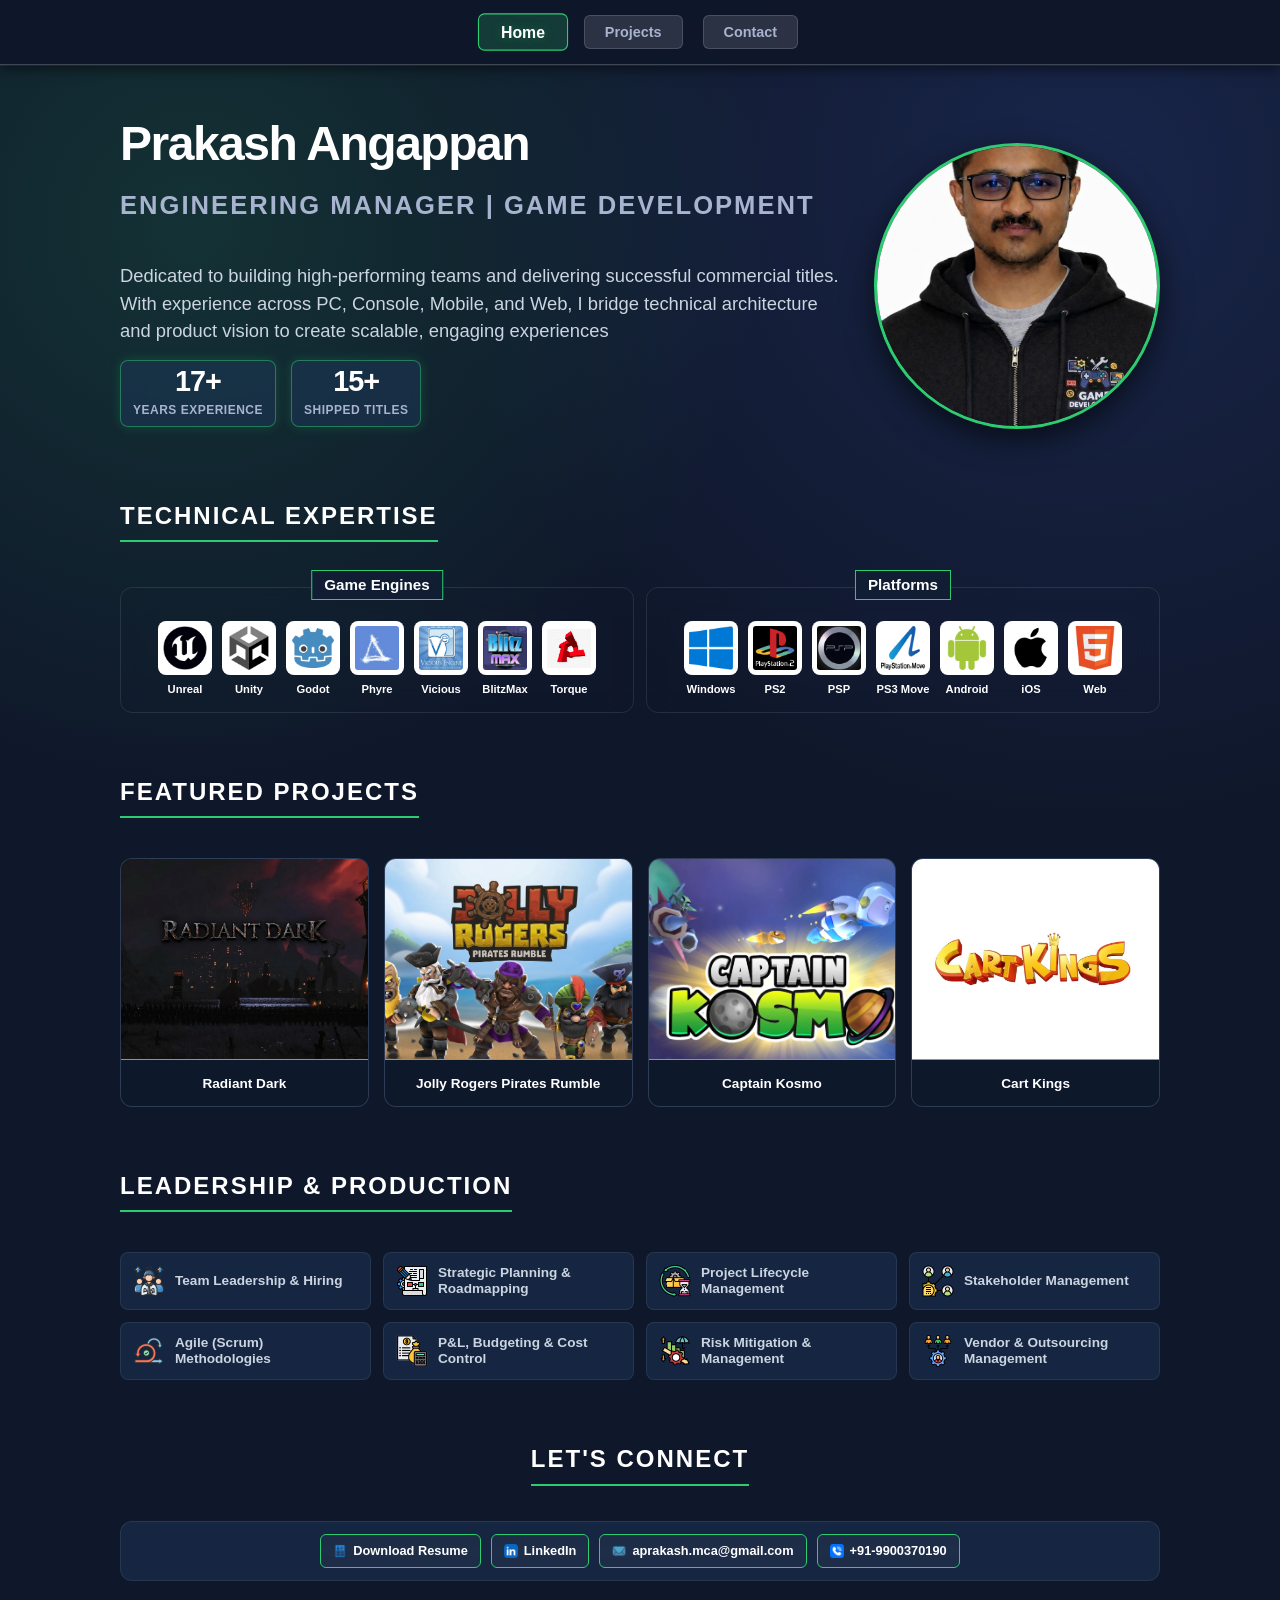
==== commit 4d7e01bf: "Polished the layout for the home page and projects page." ====
--- a/portfolio/index.html
+++ b/portfolio/index.html
@@ -4,7 +4,7 @@
     <meta charset="UTF-8" />
     <meta name="viewport" content="width=device-width, initial-scale=1.0" />
     <title>Prakash Angappan | Engineering Manager | Game Development</title>
-    <link rel="stylesheet" href="style.css?v=2" />
+    <link rel="stylesheet" href="style.css" />
     <link rel="icon" href="data:," />
   </head>
   <body>
@@ -13,6 +13,7 @@
     </div>
 
     <div class="main-bg"></div>
+
     <nav class="top-nav">
       <div class="nav-links">
         <button class="nav-btn active" id="btn-home" onclick="showPage('home')">
@@ -36,31 +37,33 @@
             <h1 id="hero-name"></h1>
             <p id="hero-title"></p>
             <p id="hero-summary"></p>
-
             <div id="hero-stats" class="stats"></div>
           </div>
-
           <img id="hero-img" class="profile-img" src="" alt="Profile" />
         </div>
 
         <div class="section-divider" style="margin-top: 25px">
-          <h2>Technical Expertise</h2>
+          <h2>TECHNICAL EXPERTISE</h2>
         </div>
-        <div id="tech-grid" class="grid tech-grid" style="gap: 20px"></div>
+        <div
+          id="tech-grid"
+          class="grid tech-grid"
+          style="display: grid; grid-template-columns: 1fr 1fr; gap: 12px"
+        ></div>
 
-        <div class="section-divider" style="margin-top: 25px">
+        <div class="section-divider" style="margin-top: 40px">
           <h2>Featured Projects</h2>
         </div>
         <div id="featured-grid" class="featured-grid"></div>
 
-        <div class="section-divider" style="margin-top: 25px">
+        <div class="section-divider" style="margin-top: 40px">
           <h2>Leadership & Production</h2>
         </div>
         <div id="management-grid" class="skills-grid"></div>
 
         <div
           id="contact"
-          style="margin-top: 80px; padding-bottom: 40px; text-align: center"
+          style="margin-top: 40px; padding-bottom: 40px; text-align: center"
         >
           <div class="section-divider">
             <h2>Let's Connect</h2>
@@ -75,6 +78,14 @@
               align-items: center;
             "
           >
+            <p
+              id="contact-intro"
+              style="
+                color: var(--muted);
+                margin-bottom: 25px;
+                font-size: 1.1rem;
+              "
+            ></p>
             <div
               id="action-row"
               class="action-row"
--- a/portfolio/style.css
+++ b/portfolio/style.css
@@ -18,35 +18,22 @@
 }
 
 .main-bg {
-    position: fixed;
-    top: 0; left: 0; width: 100vw; height: 100vh;
+    position: fixed; top: 0; left: 0; width: 100vw; height: 100vh;
     background: radial-gradient(circle at 15% 25%, rgba(46,204,113,.15), transparent 45%), radial-gradient(circle at 85% 20%, rgba(80,120,255,.15), transparent 50%), #0F172A;
     z-index: -1;
 }
 
 .glass-card {
-    background: var(--card-bg);
-    backdrop-filter: blur(12px);
-    border: 1px solid var(--glass-border);
-    border-radius: 12px;
-    position: relative;
-    transition: all 0.3s ease;
+    background: var(--card-bg); backdrop-filter: blur(12px);
+    border: 1px solid var(--glass-border); border-radius: 12px;
+    position: relative; transition: all 0.3s ease;
 }
 
 .top-nav {
-    display: flex; 
-    justify-content: center; 
-    align-items: center; 
-    padding: 15px 0;
-    background: rgba(15, 23, 42, 0.95);
-    backdrop-filter: blur(10px);
-    position: fixed; 
-    top: 0; 
-    left: 0;
-    width: 100%;
-    z-index: 9999;
-    box-sizing: border-box;
-    border-bottom: 1px solid rgba(255, 255, 255, 0.2) !important;
+    display: flex; justify-content: center; align-items: center; padding: 15px 0;
+    background: rgba(15, 23, 42, 0.95); backdrop-filter: blur(10px);
+    position: fixed; top: 0; left: 0; width: 100%; z-index: 9999;
+    box-sizing: border-box; border-bottom: 1px solid rgba(255, 255, 255, 0.2) !important;
     box-shadow: 0 4px 12px rgba(0, 0, 0, 0.5), 0 1px 0 rgba(255, 255, 255, 0.1);
 }
 
@@ -55,172 +42,92 @@
 .nav-btn {
     background: rgba(255, 255, 255, 0.12) !important;
     border: 1px solid rgba(255, 255, 255, 0.15) !important;
-    padding: 8px 20px;
-    border-radius: 6px; 
-    color: var(--muted); 
-    font-size: 0.9rem; 
-    font-weight: 600; 
-    cursor: pointer; 
-    transition: 0.3s;
+    padding: 8px 20px; border-radius: 6px; color: var(--muted); 
+    font-size: 0.9rem; font-weight: 600; cursor: pointer; transition: 0.3s;
 }
 
 .nav-btn:hover, .nav-btn.active {
-    color: var(--text); 
-    background: rgba(46, 204, 113, 0.2) !important; 
-    border-color: var(--accent) !important; 
-    text-shadow: 0 0 10px rgba(46, 204, 113, 0.3);
+    color: var(--text); background: rgba(46, 204, 113, 0.2) !important; 
+    border-color: var(--accent) !important; text-shadow: 0 0 10px rgba(46, 204, 113, 0.3);
     transform: scale(1.1);
 }
 
-.container { max-width: 1100px; margin: 40px auto; padding: 0 30px; }
-
+.container { 
+    max-width: 1100px; 
+    margin: 40px auto; 
+    padding: 0 30px; 
+    width: 100% !important; /* Ensures it doesn't exceed screen */
+    box-sizing: border-box !important; /* Keeps padding inside the width */
+}
+
+/* --- HERO --- */
 .hero { display: flex; gap: 30px; align-items: center; }
-
-.hero-text {
-    flex: 1;
-    display: flex;
-    flex-direction: column;
-    justify-content: flex-start;
-}
-
+.hero-text { flex: 1; display: flex; flex-direction: column; justify-content: flex-start; }
 #hero-name { font-size: 3rem !important; font-weight: 800; letter-spacing: -1.5px; margin: 0 0 25px 0 !important; color: #FFFFFF; line-height: 1; }
 #hero-title { font-size: 1.6rem !important; color: var(--muted); font-weight: 600; margin: 0 0 25px 0 !important; text-transform: uppercase; letter-spacing: 2px; line-height: 1; }
-#hero-summary { font-size: 1.15rem !important; line-height: 1.5; max-width: 800px; color: #cbd5e1; margin: 0 0 25px 0 !important; }
-
-.profile-img {
-    width: 280px !important;
-    height: 280px !important;
-    border-radius: 50%;
-    object-fit: cover;
-    object-position: center 20%;
-    transform: scale(1);
-    border: 3px solid var(--accent);
-    background-color: #1a2235;
-    image-rendering: -webkit-optimize-contrast;
-    flex-shrink: 0;
-    position: relative;
-    z-index: 10;
-    box-shadow: 0 10px 30px rgba(0, 0, 0, 0.6);
-}
-
-*/
-/* --- STAT BOXES & RESUME ROW FIX --- */
-/* --- Stats Row Spacing --- */
-.stats {
-    display: flex;
-    flex-direction: row !important; /* Forces items to sit in a row */
-    align-items: center;
-    gap: 15px;
-    margin: 15px 0 25px 0 !important;
-    flex-wrap: wrap; /* Allows wrapping only on very small phone screens */
-}
-
-/* --- Final Stats Alignment Fix --- */
-.stat {
-    background: var(--card-bg);
-    border: 1px solid rgba(46, 204, 113, 0.5) !important; 
-    box-shadow: 0 0 12px rgba(46, 204, 113, 0.2); 
-    padding: 10px 25px !important; 
-    margin: 0 !important;
-    border-radius: 12px;
-    display: flex;
-    flex-direction: column;
-    align-items: center;
-    justify-content: center;
-    
-    /* THE FIX TO STOP STRETCHING AND STACKING: */
-    flex: 0 0 auto !important; /* Prevents the box from growing to fill the row */
-    width: auto !important;    /* Locks the width to just fit the content */
-    min-width: 150px;
-}
-.stat-box { 
-    background: var(--card-bg); 
-    /* THIS IS THE FIX: Adds the green border and the glowing shadow */
-    border: 1px solid rgba(46, 204, 113, 0.5); 
-    box-shadow: 0 0 12px rgba(46, 204, 113, 0.2);
-    
-    padding: 10px 20px; 
-    border-radius: 12px; 
-    display: flex; 
-    flex-direction: column; 
-    align-items: center; 
-    
-    /* THIS IS THE FIX: Forces them to stay side-by-side rather than stretching */
-    min-width: 130px; 
-    flex: 0 1 auto;
-}
-.stat-number {
-    font-size: 1.8rem; 
-    font-weight: 900;
-    color: var(--text);
-    line-height: 1;  
-    margin: 0 0 5px 0;
-    letter-spacing: -1px;
-}
-
-.stat-label {
-    font-size: 0.75rem;
-    color: var(--muted);
-    text-transform: uppercase;
-    font-weight: 600;
-    letter-spacing: 0.5px;
-}
-
-/* --- ACTION BUTTONS --- */
-.action-icon {
-    width: 16px !important; /* Shrunk from 18px */
-    height: 16px !important;
-    margin-right: 8px; 
-    object-fit: contain;
-    /* Removed the scale(1.6) that was making the button huge */
-}
-.btn-action {
-    display: inline-flex; 
-    align-items: center; 
-    background: transparent;
-    border: 1px solid var(--accent);
-    color: var(--text); 
-    padding: 8px 16px !important; /* Reduced padding for shorter height */
-    height: fit-content; /* Guarantees it stays short */
-    border-radius: 8px; 
-    text-decoration: none; 
-    font-weight: 600; 
-    font-size: 0.85rem; 
-    transition: all 0.3s ease;
-}
-
-.btn-action:hover { 
-    background: rgba(15, 23, 42, 0.6); 
-    color: var(--text) !important;
-    box-shadow: 0 0 15px rgba(46, 204, 113, 0.6); 
-    transform: translateY(-2px);
-    border-color: var(--accent);
-}
-
-/* --- GRIDS AND CARDS --- */
-.dialog-title-box {
-    position: absolute;
-    top: -18px; 
-    left: 50%;
-    transform: translateX(-50%);
-    z-index: 50;
-    background: #111d33;
-    border: 1px solid var(--accent);
-    padding: 2px 12px;
-    font-size: 0.95rem;
-    font-weight: bold;
-    white-space: nowrap;
-}
-
-.skills-grid { display: grid; grid-template-columns: 1fr 1fr; gap: 20px; margin-top: 20px; }
-.tech-card { position: relative; padding: 30px 15px 15px 15px !important; margin-top: 20px !important; }
-.tech-grid { display: grid; grid-template-columns: repeat(auto-fit, minmax(300px, 1fr)); gap: 20px; }
-.tech-items { display: grid; grid-template-columns: repeat(4, 1fr); gap: 10px; justify-items: center; }
-
-.tech-badge { display: flex; flex-direction: column; align-items: center; background: rgba(255, 255, 255, 0.03); border: 1px solid rgba(255, 255, 255, 0.08); border-radius: 6px; padding: 4px; width: 100%; max-width: 80px; transition: 0.3s; }
-.tech-badge img { width: 54px; height: 54px; background: white; padding: 4px !important; border-radius: 4px; object-fit: contain; }
-.tech-badge span { font-size: 0.85rem; color: #cbd5e1; margin-top: 5px; font-weight: 700; text-align: center; white-space: wrap; max-width: 90px; line-height: 1.2; }
-
+#hero-summary { font-size: 1.15rem !important; line-height: 1.5; max-width: 800px; color: #cbd5e1; margin-bottom: 10px !important; }
+
+.profile-img { width: 280px !important; height: 280px !important; border-radius: 50%; object-fit: cover; border: 3px solid var(--accent); background-color: #1a2235; flex-shrink: 0; box-shadow: 0 10px 30px rgba(0, 0, 0, 0.6); }
+
+/* --- STATS --- */
+.stats { display: flex; flex-direction: row !important; align-items: center; gap: 15px; margin: 5px 0 25px 0 !important; flex-wrap: wrap; }
+.stat { background: var(--card-bg); border: 1px solid rgba(46, 204, 113, 0.5) !important; box-shadow: 0 0 12px rgba(46, 204, 113, 0.2); padding: 6px 12px !important; margin: 0 !important; border-radius: 8px; display: flex; flex-direction: column; align-items: center; justify-content: center; flex: 0 0 auto !important; width: auto !important; min-width: 100px; max-width: 140px; }
+.stat-number { font-size: 1.8rem; font-weight: 900; color: var(--text); line-height: 1; margin: 0 0 5px 0; letter-spacing: -1px; }
+.stat-label { font-size: 0.75rem; color: var(--muted); text-transform: uppercase; font-weight: 600; letter-spacing: 0.5px; }
+
+/* --- SECTION TITLES & BOXES --- */
+.section-divider h2 { text-transform: uppercase; letter-spacing: 2px; color: var(--text); border-bottom: 2px solid var(--accent); display: inline-block; padding-bottom: 5px; margin-bottom: 20px; }
+.dialog-title-box { position: absolute; top: -18px; left: 50%; transform: translateX(-50%); z-index: 50; background: #111d33; border: 1px solid var(--accent); padding: 2px 12px; font-size: 0.95rem; font-weight: bold; white-space: nowrap; }
+
+/* --- TECH GRID --- */
+#tech-grid .tech-card { padding: 8px !important; margin-top: 25px !important; background: transparent !important; border: 1px solid rgba(255, 255, 255, 0.1) !important; box-shadow: none !important; }
+
+.skills-container {
+    display: flex !important;
+    flex-wrap: nowrap !important; 
+    justify-content: center !important;
+    gap: 6px !important; 
+    padding: 25px 5px 5px 5px !important; 
+    overflow-x: auto !important; 
+}
+
+.skills-container::-webkit-scrollbar { display: none; }
+
+.skill-item {
+    display: flex !important; flex-direction: column !important; align-items: center !important;
+    width: 58px !important; min-width: 58px !important; 
+    background: transparent !important; padding: 0 !important; border: none !important;
+}
+
+.skill-item img {
+    background: #FFFFFF !important; padding: 5px !important; border-radius: 8px !important; 
+    width: 44px !important; height: 44px !important; object-fit: contain !important;
+    margin-bottom: 6px !important; 
+}
+
+.skill-item span {
+    display: block !important; font-size: 0.7rem !important; color: #FFFFFF !important;
+    font-weight: 700 !important; text-align: center !important; width: 100% !important;
+}
+
+/* --- LEADERSHIP GRID --- */
+#management-grid { 
+    display: grid !important; 
+    grid-template-columns: repeat(4, 1fr) !important; 
+    gap: 12px; margin-top: 20px; 
+}
+
+.mgmt-badge { 
+    display: flex !important; flex-direction: row !important; align-items: center !important; 
+    padding: 8px 12px !important; min-height: 40px !important; margin: 0 !important; 
+    background: var(--card-bg) !important; backdrop-filter: blur(12px) !important; 
+    border: 1px solid var(--glass-border) !important; border-radius: 8px !important; gap: 10px !important; 
+}
+
+.mgmt-badge-icon { width: 32px !important; height: 32px !important; flex-shrink: 0; }
+.mgmt-text-label { font-size: 0.85rem !important; line-height: 1.2; font-weight: 700; color: #cbd5e1; }
+
+/* --- FEATURED PROJECTS --- */
 .featured-grid { display: grid; grid-template-columns: repeat(4, 1fr); gap: 15px; margin-top: 20px; }
 .featured-project-card { display: flex; flex-direction: column; padding: 0 !important; overflow: hidden; aspect-ratio: 1 / 1; cursor: pointer; border: 1px solid rgba(255, 255, 255, 0.1); }
 .featured-banner-wrapper { flex: 1; overflow: hidden; background: #0f172a; display: flex; align-items: center; justify-content: center; }
@@ -230,217 +137,157 @@
 .featured-project-card:hover { transform: translateY(-5px); box-shadow: 0 10px 30px rgba(46, 204, 113, 0.3); }
 .featured-project-card:hover .featured-banner-wrapper img { transform: scale(1.1); }
 
-.project-card { 
-    margin-bottom: 15px; 
-    background: rgba(15, 23, 42, 0.6); 
-    border: 1px solid rgba(255, 255, 255, 0.1); 
-    border-radius: 10px; 
-    padding: 15px; 
-    display: grid; 
-    grid-template-columns: 0.8fr 1.2fr; 
-    gap: 20px; 
-    transition: all 0.3s ease;
-    cursor: default;
-}
-.project-card:hover { box-shadow: 0 15px 40px rgba(0, 0, 0, 0.7); border-color: rgba(255,255,255,0.2); }
-
-.project-media-wrapper { 
-    width: 100% !important;
-    height: 100% !important; 
-    position: relative;
-    overflow: hidden; 
-    border-radius: 6px; 
-    box-shadow: 0 2px 10px rgba(0,0,0,0.5); 
-    background: #0F172A; 
-}
-.project-media-wrapper::after { content: ''; position: absolute; bottom: 0; left: 0; width: 100%; height: 60%; background: linear-gradient(to bottom, transparent 0%, rgba(15, 23, 42, 1) 90%); z-index: 20; pointer-events: none; }
-
-.video-media-container, .image-media-container { 
-    width: 100% !important; height: 100% !important; position: absolute; top: 0; left: 0;
-    overflow: hidden; border-radius: 6px; transform: scale(1); filter: brightness(0.8);
-    transition: transform 0.4s cubic-bezier(0.175, 0.885, 0.32, 1.275), filter 0.3s ease, box-shadow 0.3s ease; z-index: 10;
-}
-.image-media-container { background: transparent; }
-.media-banner { width: 100% !important; height: 100% !important; object-fit: cover !important; object-position: top center !important; display: block; }
-.video-media-container iframe { width: 100% !important; height: 100% !important; border: none !important; }
-
-.project-card:hover .video-media-container, .project-card:hover .image-media-container { transform: scale(1.08); filter: brightness(1.0); box-shadow: 0 10px 30px rgba(0, 0, 0, 0.6), 0 0 15px rgba(46, 204, 113, 0.1); z-index: 15; }
-
-.media-overlay { position: absolute; top: 50%; left: 50%; transform: translate(-50%, -50%); background: transparent; display: flex; align-items: center; justify-content: center; opacity: 0; transition: opacity 0.3s ease; z-index: 30; }
-.project-card:hover .media-overlay { opacity: 1; }
-
-.hover-action-btn { text-decoration: none; color: #fff; font-weight: bold; font-size: 0.9rem; border: 1.5px solid var(--accent); padding: 10px 24px; border-radius: 6px; background: rgba(15, 23, 42, 0.4); display: block; width: auto; text-align: center; transition: all 0.3s ease; cursor: pointer; box-shadow: 0 4px 15px rgba(0, 0, 0, 0.5); }
-.hover-action-btn:hover { background: rgba(15, 23, 42, 0.6) !important; color: #fff !important; box-shadow: 0 0 20px rgba(46, 204, 113, 0.7); transform: translateY(-2px) scale(1.03); }
-
-.project-role-text { color: #cbd5e1; font-weight: 600; margin-bottom: 15px; font-size: 0.95rem; letter-spacing: 0.5px; }
-.project-header-row { display: flex; justify-content: flex-start; align-items: center; gap: 15px; margin-bottom: 10px; }
-.project-header-row h3 { margin: 0; font-size: 1.3rem; color: var(--text); }
-.project-info { flex: 1; display: flex; flex-direction: column; justify-content: flex-start; }
-.project-description { margin: 0 0 12px 0; font-size: 1.05rem; color: #cbd5e1; line-height: 1.6; }
-.project-header-icons { display: flex; align-items: center; gap: 6px; border-left: 2px solid rgba(255, 255, 255, 0.15); padding-left: 15px; }
-
-.company-block { position: relative; padding-left: 30px; margin-bottom: 40px; }
-.company-block::before { content: ''; position: absolute; left: 0; top: 5px; bottom: -15px; width: 3px; background: linear-gradient(to bottom, var(--accent) 0%, rgba(46, 204, 113, 0.1) 100%); border-radius: 3px; box-shadow: 0 0 10px rgba(46, 204, 113, 0.3); }
-
-.compact-tech-badge { background: white; padding: 2px; border-radius: 4px; display: flex; align-items: center; justify-content: center; width: 24px; height: 24px; }
-.compact-tech-badge img { width: 100%; height: 100%; object-fit: contain; }
-
-.contribution-section { margin-top: 5px; }
-.contribution-title { color: var(--accent); font-size: 0.8rem; text-transform: uppercase; letter-spacing: 1.5px; font-weight: 700; }
-.glowing-tasks-list { margin-top: 4px !important; padding-left: 18px; list-style: none; color: var(--muted); }
-.glowing-tasks-list li { position: relative; margin-bottom: 8px; font-size: 0.95rem; color: var(--text); line-height: 1.5; }
-.glowing-tasks-list li::before { content: "■"; color: var(--accent); position: absolute; left: -18px; font-size: 0.65rem; top: 4px; text-shadow: 0 0 8px var(--accent); }
-
-#management-grid { display: grid !important; grid-template-columns: 1fr 1fr !important; gap: 20px; margin-top: 30px; }
-.management-items-grid { display: grid !important; grid-template-columns: repeat(2, 1fr) !important; gap: 10px; margin-top: 15px; }
-.mgmt-badge { display: flex !important; flex-direction: row !important; justify-content: flex-start !important; align-items: center !important; text-align: left !important; padding: 10px 15px !important; min-height: 70px !important; margin: 0 !important; background: rgba(15, 23, 42, 0.6) !important; border: 1px solid rgba(255, 255, 255, 0.08) !important; gap: 15px !important; }
-.mgmt-badge-icon { width: 42px !important; height: 42px !important; margin-bottom: 0 !important; flex-shrink: 0; }
-.mgmt-text-label { font-size: 0.85rem !important; line-height: 1.3; font-weight: 700; }
-
+/* --- PROJECTS PAGE: HORIZONTAL LAYOUT --- */
+#timeline-container { display: flex !important; flex-direction: column !important; gap: 50px !important; width: 100% !important; margin-top: 20px; }
+
+.company-block { 
+    width: 100% !important; 
+    position: relative; 
+    padding-left: 20px; 
+    border-left: 3px solid var(--accent); 
+    box-sizing: border-box !important; /* Fixes the horizontal cut-off */
+}
+.company-block h2 { font-size: 1.8rem !important; color: var(--text) !important; margin: 0 0 5px 0 !important; }
+.company-block .project-role-text { display: block !important; color: var(--accent) !important; font-weight: 600; margin-bottom: 25px !important; font-size: 0.95rem; }
+
+.company-project-grid { display: flex !important; flex-direction: column !important; gap: 30px !important; }
+
+.project-card {
+    display: flex !important; flex-direction: row !important; background: var(--card-bg) !important;
+    backdrop-filter: blur(12px) !important; border: 1px solid var(--glass-border) !important;
+    border-radius: 12px !important; overflow: hidden !important; min-height: 380px !important;
+    transition: transform 0.3s ease, box-shadow 0.3s ease !important;
+    width: 100% !important; /* Forces it to stay within the company block */
+    box-sizing: border-box !important; /* Keeps borders inside the width */
+}
+
+.project-card:hover { transform: translateX(10px) !important; border-color: var(--accent) !important; box-shadow: 0 10px 30px rgba(46, 204, 113, 0.15) !important; }
+
+/* Left Side: Media */
+.project-media-wrapper {
+    flex: 0 0 45% !important; height: auto !important; position: relative !important;
+    background: #000 !important; border-right: 1px solid rgba(255, 255, 255, 0.05); overflow: hidden; z-index: 1;
+}
+
+.image-media-container, .video-media-container { width: 100%; height: 100%; position: absolute; top: 0; left: 0; z-index: 2; }
+.media-banner { width: 100%; height: 100%; object-fit: cover; transition: transform 0.5s ease; }
+.video-media-container iframe { width: 100%; height: 100%; border: none; }
+.project-card:hover .media-banner { transform: scale(1.05); }
+
+/* Buttons & Overlays */
+.media-overlay {
+    position: absolute !important; top: 0 !important; left: 0 !important; width: 100% !important; height: 100% !important;
+    background: rgba(15, 23, 42, 0.8) !important; display: flex !important; align-items: center !important; justify-content: center !important;
+    opacity: 0 !important; transition: opacity 0.3s ease !important; z-index: 99 !important; pointer-events: auto !important;
+}
+.project-card:hover .media-overlay { opacity: 1 !important; }
+
+.hover-action-btn {
+    position: relative !important; z-index: 100 !important; text-decoration: none !important; color: #fff !important; font-weight: bold !important;
+    border: 2px solid var(--accent) !important; padding: 10px 20px !important; border-radius: 6px !important; background: #0F172A !important;
+    display: inline-block !important; cursor: pointer !important; transition: all 0.3s ease !important;
+}
+.hover-action-btn:hover { background: var(--accent) !important; color: #0F172A !important; transform: scale(1.05) !important; }
+
+/* Right Side: Content */
+.project-info {
+    flex: 1 !important; padding: 30px !important; display: flex !important; flex-direction: column !important;
+    justify-content: flex-start !important;
+}
+
+/* Header Row & Badges */
+.project-header-row { margin-bottom: 20px !important; }
+.header-left-group { display: flex !important; flex-direction: row !important; align-items: center !important; gap: 8px !important; flex-wrap: wrap; }
+.header-left-group h3 { margin: 0 !important; font-size: 1.4rem !important; color: var(--text); }
+
+.team-badge-inline {
+    color: var(--accent) !important; font-size: 0.75rem !important; font-weight: 700; text-transform: uppercase; letter-spacing: 0.5px;
+    padding: 3px 10px !important; border-radius: 4px !important; border: 1px solid rgba(46, 204, 113, 0.3); white-space: nowrap; margin-left: 5px;
+}
+
+.header-pipe { color: rgba(255, 255, 255, 0.2) !important; font-size: 1.1rem; font-weight: 300; margin: 0 4px; }
+
+.compact-tech-badge {
+    background: #FFFFFF !important; padding: 3px !important; border-radius: 4px !important;
+    width: 20px !important; height: 20px !important; display: flex !important; align-items: center !important; justify-content: center !important; flex-shrink: 0;
+}
+.compact-tech-badge img { width: 100% !important; height: 100% !important; object-fit: contain !important; }
+
+/* Legibility (Descriptions & Tasks) */
+.project-description {
+    font-size: 1.1rem !important; color: #e2e8f0 !important; line-height: 1.6 !important; margin: 0 0 15px 0 !important; font-weight: 400 !important;
+}
+
+.contribution-section { margin-top: 0 !important; border-top: 1px solid rgba(255, 255, 255, 0.08); padding-top: 15px !important; }
+
+.glowing-tasks-list { margin: 0 !important; padding-left: 20px !important; list-style: none; }
+.glowing-tasks-list li {
+    font-size: 1.05rem !important; line-height: 1.5 !important; margin-bottom: 8px !important; color: var(--text) !important; position: relative;
+}
+.glowing-tasks-list li::before { content: "■"; color: var(--accent); position: absolute; left: -20px; font-size: 0.75rem; top: 5px; text-shadow: 0 0 8px var(--accent); }
+
+/* --- CONTACT SECTION (ULTRA COMPACT) --- */
+#contact .glass-card {
+    background: var(--card-bg) !important; backdrop-filter: blur(12px) !important; border: 1px solid var(--glass-border) !important; border-radius: 12px !important;
+    padding: 12px 20px !important; margin-top: 15px !important; display: flex !important; flex-direction: column !important; align-items: center !important; min-height: auto !important; 
+}
+#contact-intro { display: none !important; margin: 0 !important; padding: 0 !important; }
+.action-row { display: flex !important; justify-content: center !important; flex-wrap: wrap !important; gap: 10px !important; width: 100% !important; }
+.btn-action {
+    display: inline-flex !important; align-items: center !important; background: rgba(255, 255, 255, 0.03) !important; border: 1px solid var(--accent) !important;
+    color: var(--text) !important; padding: 6px 12px !important; border-radius: 6px !important; text-decoration: none !important; font-weight: 600 !important; font-size: 0.8rem !important; transition: all 0.3s ease !important;
+}
+.btn-action:hover { background: rgba(46, 204, 113, 0.1) !important; box-shadow: 0 0 12px rgba(46, 204, 113, 0.4) !important; transform: translateY(-2px) !important; }
+.action-icon { width: 14px !important; height: 14px !important; margin-right: 6px !important; object-fit: contain !important; }
+
+/* --- LOADER --- */
 .loading-overlay { position: fixed; top: 0; left: 0; width: 100vw; height: 100vh; background: var(--bg-color); display: flex; justify-content: center; align-items: center; z-index: 1000; transition: opacity 0.5s ease; }
 @keyframes pulse { from { text-shadow: 0 0 5px var(--accent); opacity: 0.8; } to { text-shadow: 0 0 20px var(--accent); opacity: 1; } }
 .loading-overlay .accent { animation: pulse 1s infinite alternate; }
 
+html { overflow-y: scroll; scroll-behavior: smooth; scroll-padding-top: 90px; }
+
+/* =========================================
+   MOBILE RESPONSIVE FIXES 
+   ========================================= */
 @media (max-width: 900px) {
-    .skills-grid, .project-card { grid-template-columns: 1fr; }
+    /* Hero & General Layout */
     .hero { flex-direction: column !important; text-align: center !important; display: flex !important; }
     .profile-img { order: -1 !important; margin-bottom: 20px !important; width: 200px !important; height: 200px !important; }
-    .featured-grid { grid-template-columns: repeat(2, 1fr); }
     .container { margin: 20px auto; padding: 0 15px; }
     .hero-text { order: 1 !important; display: flex !important; flex-direction: column !important; align-items: center !important; }
     
-    #action-row, #hero-stats { flex-wrap: wrap !important; justify-content: center !important; gap: 10px !important; width: 100% !important; }
-    #hero-img { width: 180px !important; height: 180px !important; margin-top: 30px !important; }
+    /* Project Cards Mobile Stack */
+    .project-card { flex-direction: column !important; min-height: auto !important; }
+    .project-card:hover { transform: translateY(-5px) !important; } /* Restore upward hover on mobile */
+    .project-media-wrapper { flex: 0 0 220px !important; border-right: none; border-bottom: 1px solid rgba(255, 255, 255, 0.05); }
+    .project-info { padding: 20px !important; }
+    
+    /* Grids */
+    .featured-grid { grid-template-columns: repeat(2, 1fr); }
+    #management-grid { grid-template-columns: repeat(2, 1fr) !important; }
+    .container { 
+        margin: 20px auto; 
+        padding: 0 15px !important; 
+        overflow-x: hidden !important; /* Safety net to prevent horizontal scroll */
+    }
+    
+    /* Ensure the header wraps cleanly if the screen is super narrow */
+    .header-left-group {
+        gap: 6px !important;
+    }
+}
+
+@media (max-width: 768px) {
+    /* Tech Grid Fix */
+    #tech-grid { grid-template-columns: 1fr !important; width: 100% !important; box-sizing: border-box !important; }
+    .tech-card { width: 100% !important; max-width: 100% !important; box-sizing: border-box !important; padding: 20px 5px 10px 5px !important; }
+    .skills-container { flex-wrap: wrap !important; justify-content: center !important; padding: 15px 0 0 0 !important; gap: 12px 6px !important; }
+    
+    /* Stats Fix */
+    #hero-stats { display: flex !important; flex-direction: row !important; justify-content: center !important; flex-wrap: wrap !important; width: 100% !important; margin: 15px auto 25px auto !important; gap: 10px !important; }
+    
+    /* Management Grid Mobile */
     #management-grid { grid-template-columns: 1fr !important; }
-}
-
-.team-size-badge { background: rgba(46, 204, 113, 0.1); color: var(--accent); border: 1px solid var(--accent); padding: 4px 12px; border-radius: 20px; font-size: 0.75rem; font-weight: 700; text-transform: uppercase; letter-spacing: 0.5px; display: flex; align-items: center; white-space: nowrap; margin-right: 8px; }
-
-html { overflow-y: scroll; scroll-behavior: smooth; scroll-padding-top: 90px; }
-
-/* --- OVERRIDE FOR STAT BOXES TO STAY SIDE-BY-SIDE --- */
-#hero-stats {
-    display: flex !important;
-    flex-direction: row !important;
-    justify-content: flex-start !important;
-    align-items: center !important;
-    gap: 20px !important;
-    width: 100% !important;
-    margin: 20px 0 !important;
-}
-
-#hero-stats .stat {
-    flex: 0 0 auto !important; 
-    width: max-content !important; 
-    min-width: 100px !important; /* Reduced from 160px */
-    max-width: 140px !important; /* Reduced from 200px */
-    margin: 0 !important;
-    display: flex !important;
-    flex-direction: column !important;
-    align-items: center !important;
-    justify-content: center !important;
-    background: var(--card-bg) !important;
-    border: 1px solid rgba(46, 204, 113, 0.5) !important; 
-    box-shadow: 0 0 10px rgba(46, 204, 113, 0.2) !important; 
-    border-radius: 8px !important; /* Slightly tighter corners */
-    padding: 6px 12px !important; /* Massively reduced padding */
-}
-
-/* --- Desktop Layout (More Compact) --- */
-
-/* Parent container holding text data and profile picture */
-.profile-summary-container {
-  display: flex;
-  align-items: center; /* Vertically center-align items */
-  gap: 20px; /* Reduce this gap to pull text and image closer, removing generic margins/padding */
-  justify-content: flex-start; /* Change to justify-content: flex-end to position on right side, or center for overall page center */
-  margin-top: 10px; /* Adjust top margin as needed */
-  padding-left: 20px; /* Example padding, adjust or remove large values causing empty space */
-}
-
-/* Container for text elements */
-.text-data-container {
-  display: flex;
-  gap: 15px; /* Reduce gap between data points */
-  margin: 0; /* Remove default margins creating empty space */
-}
-
-.years-experience, .shipped-titles {
-  margin: 0; /* Remove default margins causing empty space */
-  /* Remove specific text alignment rules for now, as parent will control it on desktop */
-}
-
-/* Profile picture styles */
-.profile-picture-img {
-  margin: 0; /* Remove default margins causing large empty space */
-  /* Remove generic right-alignment rules that might pull it too far right */
-}
-
-/* --- Mobile Layout (Stacked & Centered) --- */
-@media (max-width: 768px) { /* Adjust breakpoint as needed */
-  .profile-summary-container {
-    flex-direction: column-reverse; /* Optional: Stack text below image */
-    gap: 15px; /* Spacing between image and stacked text on mobile */
-    align-items: center; /* Center items within the column */
-    padding-left: 0; /* Clear desktop padding for correct mobile centering */
-    text-align: center; /* Center-align all text content on mobile */
-  }
-
-  .text-data-container {
-    flex-direction: column; /* Stack text elements vertically on mobile */
-    align-items: center; /* Center-align data points vertically within the column */
-    gap: 5px; /* Reduce vertical gap between stacked text items on mobile */
-    width: 100%; /* Take up full width to support centering rules */
-  }
-
-  .years-experience, .shipped-titles {
-    width: 100%; /* Full width for centering text in block */
-    text-align: center; /* Explicitly center text within elements on mobile */
-  }
-
-  .profile-picture-img {
-    margin: 0 auto; /* Center image horizontally */
-    display: block; /* Ensure it behaves as block for horizontal centering */
-  }
-}
-
-/* --- MOBILE CENTER ALIGNMENT FOR STAT BOXES --- */
-@media (max-width: 900px) {
-    #hero-stats {
-        justify-content: center !important;
-    }
-}
-/* --- COMPACT SPACING: SUMMARY TO STATS --- */
-#hero-summary {
-    margin-bottom: 10px !important; /* Shrinks the space below the text */
-}
-
-#hero-stats {
-    margin-top: 5px !important; /* Shrinks the space above the boxes */
-    margin-bottom: 25px !important; /* Keeps normal space below the boxes */
-}
-
-/* --- PROJECTS PAGE: MOBILE FIXES --- */
-
-/* 1. Let the title and icons wrap so they never overflow */
-.project-header-row {
-    flex-wrap: wrap !important; 
-}
-
-@media (max-width: 900px) {
-    /* 2. Force the image/video box to have a height on mobile so it doesn't vanish */
-    .project-media-wrapper { 
-        min-height: 220px !important; 
-        margin-bottom: 15px !important;
-        border-radius: 8px !important;
-    }
-
-    /* 3. Drop the platform icons to their own line neatly under the title */
-    .project-header-icons {
-        border-left: none !important; 
-        padding-left: 0 !important;
-        width: 100% !important; 
-        margin-top: 5px !important;
-        justify-content: flex-start !important;
-    }
+    .mgmt-badge { width: 100% !important; box-sizing: border-box !important; padding: 12px !important; }
 }
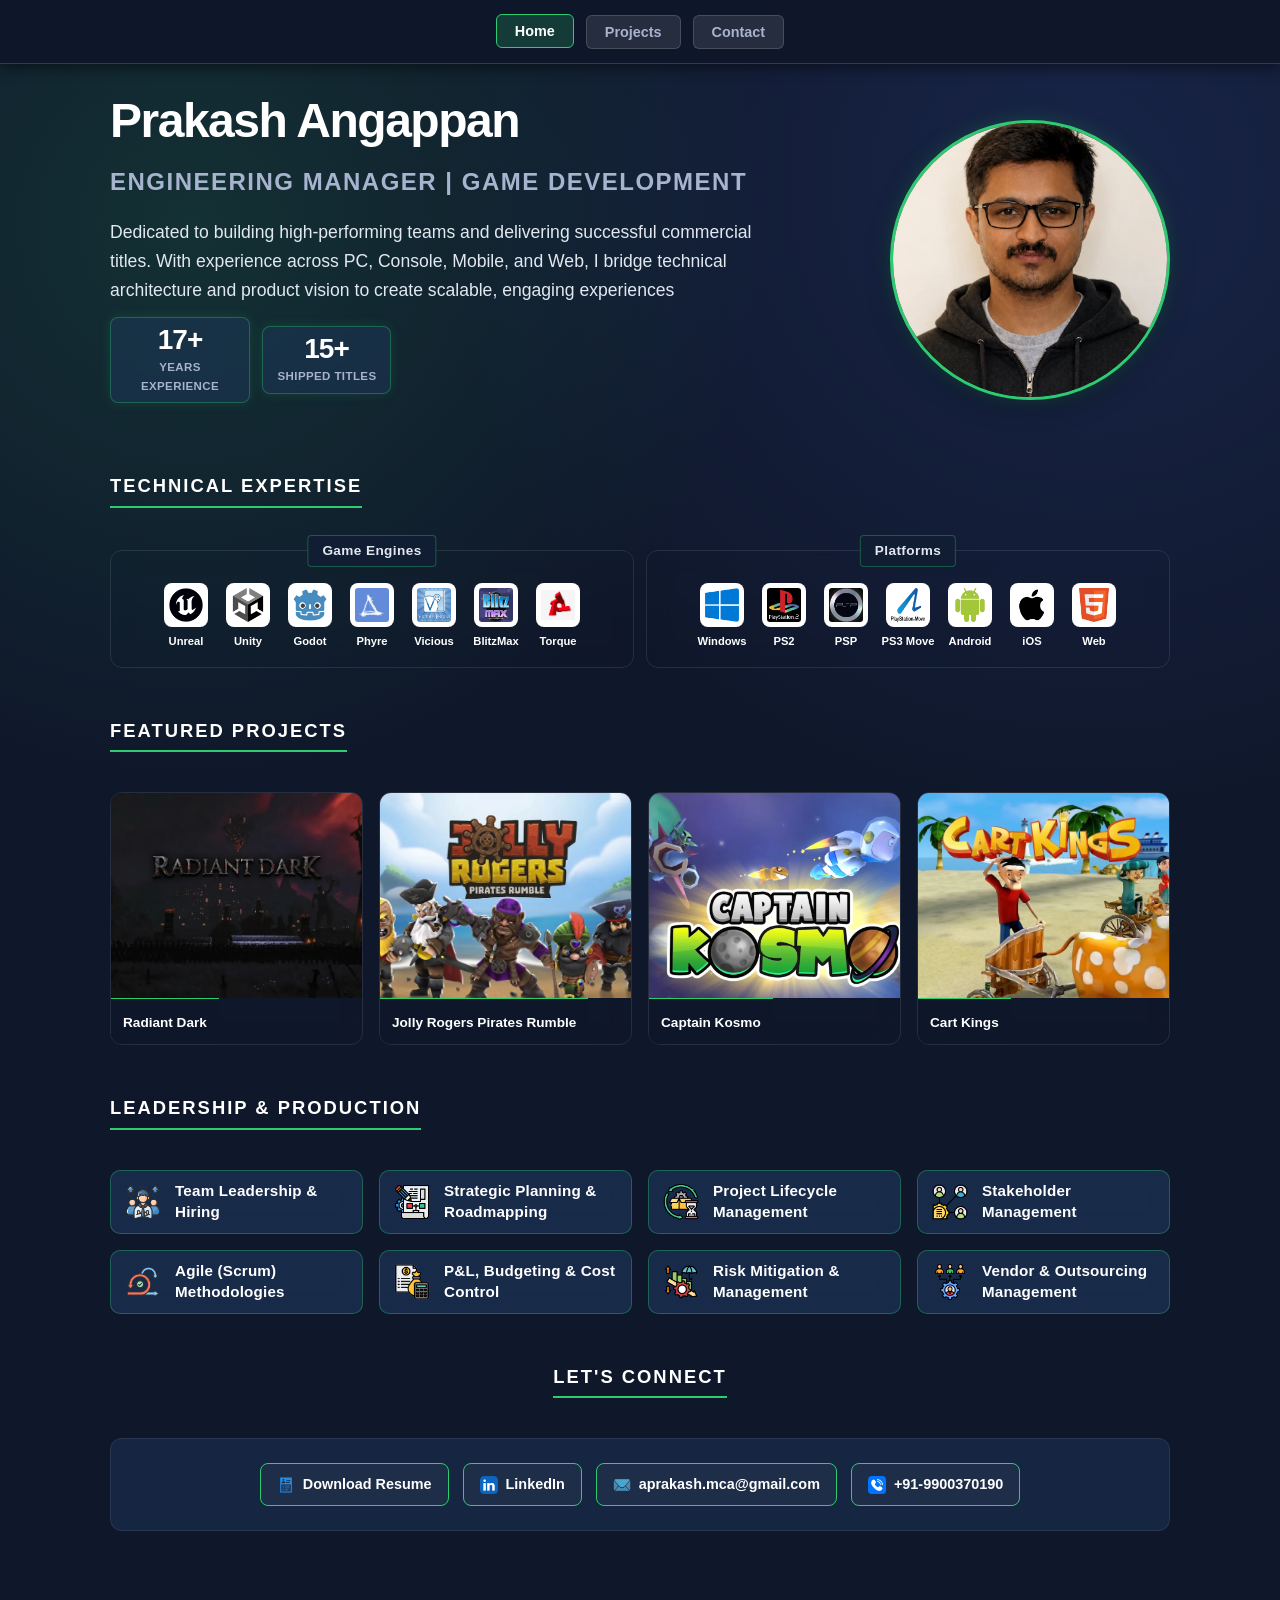
==== commit 4c658258: "Improve portfolio quality, assets, and local Python preview. Convert banners/profile to crisp WebP, " ====
--- a/portfolio/index.html
+++ b/portfolio/index.html
@@ -4,110 +4,150 @@
     <meta charset="UTF-8" />
     <meta name="viewport" content="width=device-width, initial-scale=1.0" />
     <title>Prakash Angappan | Engineering Manager | Game Development</title>
+    <meta
+      name="description"
+      content="Prakash Angappan — Engineering Manager & Head of Engineering in Game Development. 17+ years building high-performing teams and shipping 15+ commercial titles across PC, Console, Mobile, and Web."
+    />
+    <meta name="author" content="Prakash Angappan" />
+    <meta name="theme-color" content="#0F172A" />
+    <meta name="robots" content="index, follow" />
+    <link rel="canonical" href="https://prakashangappan.com/" />
+
+    <meta property="og:type" content="website" />
+    <meta property="og:site_name" content="Prakash Angappan" />
+    <meta
+      property="og:title"
+      content="Prakash Angappan | Engineering Manager | Game Development"
+    />
+    <meta
+      property="og:description"
+      content="17+ years building high-performing teams and shipping 15+ commercial titles across PC, Console, Mobile, and Web."
+    />
+    <meta property="og:image" content="https://prakashangappan.com/images/profile.webp" />
+    <meta property="og:url" content="https://prakashangappan.com/" />
+    <meta name="twitter:card" content="summary_large_image" />
+    <meta
+      name="twitter:title"
+      content="Prakash Angappan | Engineering Manager | Game Development"
+    />
+    <meta
+      name="twitter:description"
+      content="17+ years building high-performing teams and shipping 15+ commercial titles across PC, Console, Mobile, and Web."
+    />
+    <meta name="twitter:image" content="https://prakashangappan.com/images/profile.webp" />
+
+    <link rel="icon" href="favicon.svg" type="image/svg+xml" />
+    <link rel="preload" href="images/profile.webp" as="image" type="image/webp" fetchpriority="high" />
     <link rel="stylesheet" href="style.css" />
-    <link rel="icon" href="data:," />
+
+    <script type="application/ld+json">
+      {
+        "@context": "https://schema.org",
+        "@type": "Person",
+        "name": "Prakash Angappan",
+        "jobTitle": "Engineering Manager | Game Development",
+        "description": "Engineering Manager and Head of Engineering in Game Development with 17+ years of experience shipping commercial titles across PC, Console, Mobile, and Web.",
+        "url": "https://prakashangappan.com/",
+        "image": "https://prakashangappan.com/images/profile.webp",
+        "email": "mailto:aprakash.mca@gmail.com",
+        "telephone": "+91-9900370190",
+        "address": {
+          "@type": "PostalAddress",
+          "addressLocality": "Bangalore",
+          "addressCountry": "IN"
+        },
+        "sameAs": [
+          "https://www.linkedin.com/in/prakash-angappan-91b0819/"
+        ]
+      }
+    </script>
   </head>
   <body>
-    <div id="loading-overlay" class="loading-overlay">
-      <span class="accent">⬢</span> Loading Systems...
+    <a class="skip-link" href="#main-content">Skip to content</a>
+
+    <div id="loading-overlay" class="loading-overlay" role="status" aria-live="polite">
+      <span class="accent" aria-hidden="true">⬢</span>
+      <span>Loading Systems...</span>
     </div>
 
-    <div class="main-bg"></div>
+    <div class="main-bg" aria-hidden="true"></div>
 
-    <nav class="top-nav">
+    <nav class="top-nav" aria-label="Primary">
       <div class="nav-links">
-        <button class="nav-btn active" id="btn-home" onclick="showPage('home')">
+        <button type="button" class="nav-btn active" id="btn-home" aria-current="page">
           Home
         </button>
-        <button
-          class="nav-btn"
-          id="btn-projects"
-          onclick="showPage('projects')"
-        >
-          Projects
-        </button>
-        <button class="nav-btn" onclick="goToContact()">Contact</button>
+        <button type="button" class="nav-btn" id="btn-projects">Projects</button>
+        <button type="button" class="nav-btn" id="btn-contact">Contact</button>
       </div>
     </nav>
 
-    <div class="container">
-      <section id="home" class="page-section">
+    <main class="container" id="main-content">
+      <section id="home" class="page-section" aria-labelledby="hero-name">
         <div class="hero">
           <div class="hero-text">
             <h1 id="hero-name"></h1>
             <p id="hero-title"></p>
             <p id="hero-summary"></p>
-            <div id="hero-stats" class="stats"></div>
+            <div id="hero-stats" class="stats" aria-label="Career highlights"></div>
           </div>
-          <img id="hero-img" class="profile-img" src="" alt="Profile" />
+          <img
+            id="hero-img"
+            class="profile-img"
+            src="images/profile.webp"
+            alt="Portrait of Prakash Angappan"
+            width="280"
+            height="280"
+            fetchpriority="high"
+            decoding="async"
+          />
         </div>
 
-        <div class="section-divider" style="margin-top: 25px">
-          <h2>TECHNICAL EXPERTISE</h2>
+        <div class="section-block">
+          <div class="section-divider">
+            <h2>Technical Expertise</h2>
+          </div>
+          <div id="tech-grid" class="tech-grid"></div>
         </div>
-        <div
-          id="tech-grid"
-          class="grid tech-grid"
-          style="display: grid; grid-template-columns: 1fr 1fr; gap: 12px"
-        ></div>
 
-        <div class="section-divider" style="margin-top: 40px">
-          <h2>Featured Projects</h2>
+        <div class="section-block">
+          <div class="section-divider">
+            <h2>Featured Projects</h2>
+          </div>
+          <div id="featured-grid" class="featured-grid"></div>
         </div>
-        <div id="featured-grid" class="featured-grid"></div>
 
-        <div class="section-divider" style="margin-top: 40px">
-          <h2>Leadership & Production</h2>
+        <div class="section-block">
+          <div class="section-divider">
+            <h2>Leadership &amp; Production</h2>
+          </div>
+          <div id="management-grid" class="skills-grid"></div>
         </div>
-        <div id="management-grid" class="skills-grid"></div>
 
-        <div
-          id="contact"
-          style="margin-top: 40px; padding-bottom: 40px; text-align: center"
-        >
+        <section id="contact" aria-labelledby="contact-heading">
           <div class="section-divider">
-            <h2>Let's Connect</h2>
+            <h2 id="contact-heading">Let's Connect</h2>
           </div>
-          <div
-            class="glass-card"
-            style="
-              padding: 30px;
-              margin-top: 30px;
-              display: flex;
-              flex-direction: column;
-              align-items: center;
-            "
-          >
-            <p
-              id="contact-intro"
-              style="
-                color: var(--muted);
-                margin-bottom: 25px;
-                font-size: 1.1rem;
-              "
-            ></p>
-            <div
-              id="action-row"
-              class="action-row"
-              style="
-                display: flex;
-                justify-content: center;
-                flex-wrap: wrap;
-                gap: 15px;
-              "
-            ></div>
+          <div class="glass-card">
+            <p id="contact-intro"></p>
+            <div id="action-row" class="action-row"></div>
           </div>
-        </div>
+        </section>
       </section>
 
-      <section id="projects" class="page-section" style="display: none">
+      <section
+        id="projects"
+        class="page-section is-hidden"
+        style="display: none"
+        aria-labelledby="projects-heading"
+      >
         <div class="section-divider">
-          <h2>Shipped Titles</h2>
+          <h2 id="projects-heading">Shipped Titles</h2>
         </div>
         <div id="timeline-container"></div>
       </section>
-    </div>
+    </main>
 
-    <script src="script.js"></script>
+    <script src="script.js" defer></script>
   </body>
 </html>
--- a/portfolio/style.css
+++ b/portfolio/style.css
@@ -1,293 +1,939 @@
+/* =============================================================================
+   Portfolio — Design tokens
+   ============================================================================= */
+
 :root {
-    --bg-color: #0F172A;
-    --card-bg: rgba(31, 58, 95, 0.45);
-    --accent: #2ECC71;
-    --text: #FFFFFF;
-    --muted: #A8B3CF;
-    --glass-border: rgba(255, 255, 255, 0.08);
+  --bg-color: #0f172a;
+  --card-bg: rgba(31, 58, 95, 0.45);
+  --card-bg-strong: rgba(31, 58, 95, 0.6);
+  --accent: #2ecc71;
+  --accent-soft: rgba(46, 204, 113, 0.2);
+  --accent-border: rgba(46, 204, 113, 0.35);
+  --text: #ffffff;
+  --text-secondary: #e2e8f0;
+  --muted: #a8b3cf;
+  --glass-border: rgba(255, 255, 255, 0.08);
+  --radius-sm: 6px;
+  --radius-md: 8px;
+  --radius-lg: 12px;
+  --space-xs: 8px;
+  --space-sm: 12px;
+  --space-md: 20px;
+  --space-lg: 32px;
+  --space-xl: 48px;
+  --nav-height: 64px;
+  --max-width: 1100px;
+  --transition: 0.25s ease;
+  --shadow-soft: 0 8px 24px rgba(0, 0, 0, 0.35);
+  --shadow-accent: 0 8px 28px rgba(46, 204, 113, 0.18);
+}
+
+/* =============================================================================
+   Base
+   ============================================================================= */
+
+*,
+*::before,
+*::after {
+  box-sizing: border-box;
+}
+
+html {
+  overflow-y: scroll;
+  scroll-behavior: smooth;
+  scroll-padding-top: calc(var(--nav-height) + 24px);
 }
 
 body {
-    margin: 0;
-    font-family: 'Segoe UI', Roboto, Helvetica, Arial, sans-serif;
-    background-color: var(--bg-color);
-    color: var(--text);
-    line-height: 1.6;
-    overflow-x: hidden;
-    padding-top: 80px; 
+  margin: 0;
+  font-family: "Segoe UI", Roboto, Helvetica, Arial, sans-serif;
+  background-color: var(--bg-color);
+  color: var(--text);
+  line-height: 1.6;
+  overflow-x: hidden;
+  padding-top: var(--nav-height);
+}
+
+img {
+  max-width: 100%;
+  height: auto;
 }
 
 .main-bg {
-    position: fixed; top: 0; left: 0; width: 100vw; height: 100vh;
-    background: radial-gradient(circle at 15% 25%, rgba(46,204,113,.15), transparent 45%), radial-gradient(circle at 85% 20%, rgba(80,120,255,.15), transparent 50%), #0F172A;
-    z-index: -1;
+  position: fixed;
+  inset: 0;
+  z-index: -1;
+  background:
+    radial-gradient(circle at 15% 25%, rgba(46, 204, 113, 0.14), transparent 45%),
+    radial-gradient(circle at 85% 20%, rgba(80, 120, 255, 0.14), transparent 50%),
+    var(--bg-color);
 }
 
 .glass-card {
-    background: var(--card-bg); backdrop-filter: blur(12px);
-    border: 1px solid var(--glass-border); border-radius: 12px;
-    position: relative; transition: all 0.3s ease;
-}
+  background: var(--card-bg);
+  backdrop-filter: blur(12px);
+  -webkit-backdrop-filter: blur(12px);
+  border: 1px solid var(--glass-border);
+  border-radius: var(--radius-lg);
+  position: relative;
+  transition: transform var(--transition), box-shadow var(--transition), border-color var(--transition);
+}
+
+.container {
+  max-width: var(--max-width);
+  margin: var(--space-lg) auto;
+  padding: 0 var(--space-md);
+  width: 100%;
+}
+
+.page-section.is-hidden {
+  display: none;
+}
+
+/* =============================================================================
+   Accessibility
+   ============================================================================= */
+
+.skip-link {
+  position: absolute;
+  left: 12px;
+  top: -60px;
+  z-index: 10000;
+  padding: 10px 16px;
+  background: var(--accent);
+  color: #0f172a;
+  font-weight: 700;
+  border-radius: var(--radius-md);
+  text-decoration: none;
+  transition: top 0.2s ease;
+}
+
+.skip-link:focus {
+  top: 12px;
+}
+
+a:focus-visible,
+button:focus-visible,
+.nav-btn:focus-visible,
+.featured-project-card:focus-visible {
+  outline: 3px solid var(--accent);
+  outline-offset: 2px;
+}
+
+@media (prefers-reduced-motion: reduce) {
+  html {
+    scroll-behavior: auto;
+  }
+
+  *,
+  *::before,
+  *::after {
+    animation-duration: 0.01ms !important;
+    animation-iteration-count: 1 !important;
+    transition-duration: 0.01ms !important;
+  }
+}
+
+/* =============================================================================
+   Navigation
+   ============================================================================= */
 
 .top-nav {
-    display: flex; justify-content: center; align-items: center; padding: 15px 0;
-    background: rgba(15, 23, 42, 0.95); backdrop-filter: blur(10px);
-    position: fixed; top: 0; left: 0; width: 100%; z-index: 9999;
-    box-sizing: border-box; border-bottom: 1px solid rgba(255, 255, 255, 0.2) !important;
-    box-shadow: 0 4px 12px rgba(0, 0, 0, 0.5), 0 1px 0 rgba(255, 255, 255, 0.1);
-}
-
-.nav-links { display: flex; gap: 20px; }
+  display: flex;
+  justify-content: center;
+  align-items: center;
+  padding: 12px 16px;
+  min-height: var(--nav-height);
+  background: rgba(15, 23, 42, 0.95);
+  backdrop-filter: blur(10px);
+  -webkit-backdrop-filter: blur(10px);
+  position: fixed;
+  top: 0;
+  left: 0;
+  width: 100%;
+  z-index: 9999;
+  border-bottom: 1px solid rgba(255, 255, 255, 0.15);
+  box-shadow: 0 4px 12px rgba(0, 0, 0, 0.45);
+}
+
+.nav-links {
+  display: flex;
+  gap: 12px;
+  flex-wrap: wrap;
+  justify-content: center;
+}
 
 .nav-btn {
-    background: rgba(255, 255, 255, 0.12) !important;
-    border: 1px solid rgba(255, 255, 255, 0.15) !important;
-    padding: 8px 20px; border-radius: 6px; color: var(--muted); 
-    font-size: 0.9rem; font-weight: 600; cursor: pointer; transition: 0.3s;
-}
-
-.nav-btn:hover, .nav-btn.active {
-    color: var(--text); background: rgba(46, 204, 113, 0.2) !important; 
-    border-color: var(--accent) !important; text-shadow: 0 0 10px rgba(46, 204, 113, 0.3);
-    transform: scale(1.1);
-}
-
-.container { 
-    max-width: 1100px; 
-    margin: 40px auto; 
-    padding: 0 30px; 
-    width: 100% !important; /* Ensures it doesn't exceed screen */
-    box-sizing: border-box !important; /* Keeps padding inside the width */
-}
-
-/* --- HERO --- */
-.hero { display: flex; gap: 30px; align-items: center; }
-.hero-text { flex: 1; display: flex; flex-direction: column; justify-content: flex-start; }
-#hero-name { font-size: 3rem !important; font-weight: 800; letter-spacing: -1.5px; margin: 0 0 25px 0 !important; color: #FFFFFF; line-height: 1; }
-#hero-title { font-size: 1.6rem !important; color: var(--muted); font-weight: 600; margin: 0 0 25px 0 !important; text-transform: uppercase; letter-spacing: 2px; line-height: 1; }
-#hero-summary { font-size: 1.15rem !important; line-height: 1.5; max-width: 800px; color: #cbd5e1; margin-bottom: 10px !important; }
-
-.profile-img { width: 280px !important; height: 280px !important; border-radius: 50%; object-fit: cover; border: 3px solid var(--accent); background-color: #1a2235; flex-shrink: 0; box-shadow: 0 10px 30px rgba(0, 0, 0, 0.6); }
-
-/* --- STATS --- */
-.stats { display: flex; flex-direction: row !important; align-items: center; gap: 15px; margin: 5px 0 25px 0 !important; flex-wrap: wrap; }
-.stat { background: var(--card-bg); border: 1px solid rgba(46, 204, 113, 0.5) !important; box-shadow: 0 0 12px rgba(46, 204, 113, 0.2); padding: 6px 12px !important; margin: 0 !important; border-radius: 8px; display: flex; flex-direction: column; align-items: center; justify-content: center; flex: 0 0 auto !important; width: auto !important; min-width: 100px; max-width: 140px; }
-.stat-number { font-size: 1.8rem; font-weight: 900; color: var(--text); line-height: 1; margin: 0 0 5px 0; letter-spacing: -1px; }
-.stat-label { font-size: 0.75rem; color: var(--muted); text-transform: uppercase; font-weight: 600; letter-spacing: 0.5px; }
-
-/* --- SECTION TITLES & BOXES --- */
-.section-divider h2 { text-transform: uppercase; letter-spacing: 2px; color: var(--text); border-bottom: 2px solid var(--accent); display: inline-block; padding-bottom: 5px; margin-bottom: 20px; }
-.dialog-title-box { position: absolute; top: -18px; left: 50%; transform: translateX(-50%); z-index: 50; background: #111d33; border: 1px solid var(--accent); padding: 2px 12px; font-size: 0.95rem; font-weight: bold; white-space: nowrap; }
-
-/* --- TECH GRID --- */
-#tech-grid .tech-card { padding: 8px !important; margin-top: 25px !important; background: transparent !important; border: 1px solid rgba(255, 255, 255, 0.1) !important; box-shadow: none !important; }
+  background: rgba(255, 255, 255, 0.1);
+  border: 1px solid rgba(255, 255, 255, 0.15);
+  padding: 8px 18px;
+  border-radius: var(--radius-sm);
+  color: var(--muted);
+  font-size: 0.9rem;
+  font-weight: 600;
+  cursor: pointer;
+  transition: background var(--transition), border-color var(--transition), color var(--transition), transform var(--transition);
+}
+
+.nav-btn:hover,
+.nav-btn.active {
+  color: var(--text);
+  background: var(--accent-soft);
+  border-color: var(--accent);
+  transform: translateY(-1px);
+}
+
+/* =============================================================================
+   Hero
+   ============================================================================= */
+
+.hero {
+  display: flex;
+  gap: var(--space-lg);
+  align-items: center;
+}
+
+.hero-text {
+  flex: 1;
+  min-width: 0;
+}
+
+#hero-name {
+  font-size: clamp(2rem, 4vw, 3rem);
+  font-weight: 800;
+  letter-spacing: -1.5px;
+  margin: 0 0 var(--space-md);
+  color: var(--text);
+  line-height: 1.05;
+}
+
+#hero-title {
+  font-size: clamp(1.1rem, 2vw, 1.5rem);
+  color: var(--muted);
+  font-weight: 600;
+  margin: 0 0 var(--space-md);
+  text-transform: uppercase;
+  letter-spacing: 1.5px;
+  line-height: 1.3;
+}
+
+#hero-summary {
+  font-size: 1.1rem;
+  line-height: 1.65;
+  max-width: 42rem;
+  color: var(--text-secondary);
+  margin: 0 0 var(--space-sm);
+}
+
+.profile-img {
+  width: 280px;
+  height: 280px;
+  border-radius: 50%;
+  object-fit: cover;
+  object-position: center 12%;
+  border: 3px solid var(--accent);
+  background-color: #1a2235;
+  flex-shrink: 0;
+  box-shadow: 0 0 18px rgba(46, 204, 113, 0.22), var(--shadow-soft);
+  transition: box-shadow var(--transition);
+}
+
+.profile-img:hover {
+  box-shadow: 0 0 26px rgba(46, 204, 113, 0.32), 0 12px 36px rgba(0, 0, 0, 0.5);
+}
+
+/* Stats */
+.stats {
+  display: flex;
+  align-items: center;
+  gap: var(--space-sm);
+  margin: var(--space-xs) 0 var(--space-md);
+  flex-wrap: wrap;
+}
+
+.stat {
+  background: var(--card-bg);
+  border: 1px solid var(--accent-border);
+  box-shadow: 0 0 12px rgba(46, 204, 113, 0.15);
+  padding: 8px 14px;
+  border-radius: var(--radius-md);
+  display: flex;
+  flex-direction: column;
+  align-items: center;
+  justify-content: center;
+  min-width: 100px;
+  max-width: 140px;
+}
+
+.stat-number {
+  font-size: 1.75rem;
+  font-weight: 800;
+  color: var(--text);
+  line-height: 1;
+  margin: 0 0 4px;
+  letter-spacing: -1px;
+}
+
+.stat-label {
+  font-size: 0.72rem;
+  color: var(--muted);
+  text-transform: uppercase;
+  font-weight: 600;
+  letter-spacing: 0.4px;
+  text-align: center;
+}
+
+/* =============================================================================
+   Section titles
+   ============================================================================= */
+
+.section-block {
+  margin-top: var(--space-xl);
+}
+
+.section-block:first-of-type {
+  margin-top: var(--space-lg);
+}
+
+.section-divider h2 {
+  text-transform: uppercase;
+  letter-spacing: 2px;
+  color: var(--text);
+  border-bottom: 2px solid var(--accent);
+  display: inline-block;
+  padding-bottom: 5px;
+  margin: 0 0 var(--space-md);
+  font-size: 1.15rem;
+}
+
+/* =============================================================================
+   Tech stack
+   ============================================================================= */
+
+.tech-grid {
+  display: grid;
+  grid-template-columns: 1fr 1fr;
+  gap: var(--space-sm);
+}
+
+.tech-card {
+  padding: 8px;
+  margin-top: 22px;
+  background: transparent;
+  border: 1px solid rgba(255, 255, 255, 0.1);
+  box-shadow: none;
+}
+
+.dialog-title-box {
+  position: absolute;
+  top: -16px;
+  left: 50%;
+  transform: translateX(-50%);
+  width: max-content;
+  max-width: calc(100% - 24px);
+  padding: 4px 14px;
+  background: #111d33;
+  border: 1px solid var(--accent-border);
+  border-radius: 4px;
+  color: var(--text-secondary);
+  font-size: 0.85rem;
+  font-weight: 700;
+  text-align: center;
+  letter-spacing: 0.4px;
+  white-space: nowrap;
+  z-index: 2;
+}
 
 .skills-container {
-    display: flex !important;
-    flex-wrap: nowrap !important; 
-    justify-content: center !important;
-    gap: 6px !important; 
-    padding: 25px 5px 5px 5px !important; 
-    overflow-x: auto !important; 
-}
-
-.skills-container::-webkit-scrollbar { display: none; }
+  display: flex;
+  flex-wrap: nowrap;
+  justify-content: center;
+  gap: 6px;
+  padding: 24px 6px 8px;
+  overflow-x: auto;
+  scrollbar-width: none;
+}
+
+.skills-container::-webkit-scrollbar {
+  display: none;
+}
 
 .skill-item {
-    display: flex !important; flex-direction: column !important; align-items: center !important;
-    width: 58px !important; min-width: 58px !important; 
-    background: transparent !important; padding: 0 !important; border: none !important;
+  flex: 0 0 auto;
+  text-align: center;
+  min-width: 56px;
 }
 
 .skill-item img {
-    background: #FFFFFF !important; padding: 5px !important; border-radius: 8px !important; 
-    width: 44px !important; height: 44px !important; object-fit: contain !important;
-    margin-bottom: 6px !important; 
+  background: #fff;
+  padding: 5px;
+  border-radius: var(--radius-md);
+  width: 44px;
+  height: 44px;
+  object-fit: contain;
+  margin-bottom: 6px;
+  display: block;
+  margin-left: auto;
+  margin-right: auto;
 }
 
 .skill-item span {
-    display: block !important; font-size: 0.7rem !important; color: #FFFFFF !important;
-    font-weight: 700 !important; text-align: center !important; width: 100% !important;
-}
-
-/* --- LEADERSHIP GRID --- */
-#management-grid { 
-    display: grid !important; 
-    grid-template-columns: repeat(4, 1fr) !important; 
-    gap: 12px; margin-top: 20px; 
-}
-
-.mgmt-badge { 
-    display: flex !important; flex-direction: row !important; align-items: center !important; 
-    padding: 8px 12px !important; min-height: 40px !important; margin: 0 !important; 
-    background: var(--card-bg) !important; backdrop-filter: blur(12px) !important; 
-    border: 1px solid var(--glass-border) !important; border-radius: 8px !important; gap: 10px !important; 
-}
-
-.mgmt-badge-icon { width: 32px !important; height: 32px !important; flex-shrink: 0; }
-.mgmt-text-label { font-size: 0.85rem !important; line-height: 1.2; font-weight: 700; color: #cbd5e1; }
-
-/* --- FEATURED PROJECTS --- */
-.featured-grid { display: grid; grid-template-columns: repeat(4, 1fr); gap: 15px; margin-top: 20px; }
-.featured-project-card { display: flex; flex-direction: column; padding: 0 !important; overflow: hidden; aspect-ratio: 1 / 1; cursor: pointer; border: 1px solid rgba(255, 255, 255, 0.1); }
-.featured-banner-wrapper { flex: 1; overflow: hidden; background: #0f172a; display: flex; align-items: center; justify-content: center; }
-.featured-banner-wrapper img { width: 100%; height: 100%; object-fit: cover; transition: transform 0.5s ease; }
-.featured-footer { padding: 10px; background: rgba(15, 23, 42, 0.9); text-align: center; border-top: 1px solid var(--accent); }
-.featured-footer span { font-size: 0.85rem; font-weight: bold; color: var(--text); }
-.featured-project-card:hover { transform: translateY(-5px); box-shadow: 0 10px 30px rgba(46, 204, 113, 0.3); }
-.featured-project-card:hover .featured-banner-wrapper img { transform: scale(1.1); }
-
-/* --- PROJECTS PAGE: HORIZONTAL LAYOUT --- */
-#timeline-container { display: flex !important; flex-direction: column !important; gap: 50px !important; width: 100% !important; margin-top: 20px; }
-
-.company-block { 
-    width: 100% !important; 
-    position: relative; 
-    padding-left: 20px; 
-    border-left: 3px solid var(--accent); 
-    box-sizing: border-box !important; /* Fixes the horizontal cut-off */
-}
-.company-block h2 { font-size: 1.8rem !important; color: var(--text) !important; margin: 0 0 5px 0 !important; }
-.company-block .project-role-text { display: block !important; color: var(--accent) !important; font-weight: 600; margin-bottom: 25px !important; font-size: 0.95rem; }
-
-.company-project-grid { display: flex !important; flex-direction: column !important; gap: 30px !important; }
+  display: block;
+  font-size: 0.7rem;
+  color: var(--text);
+  font-weight: 700;
+  text-align: center;
+}
+
+/* =============================================================================
+   Featured projects
+   ============================================================================= */
+
+.featured-grid {
+  display: grid;
+  grid-template-columns: repeat(4, 1fr);
+  gap: 16px;
+  margin-top: var(--space-md);
+}
+
+.featured-project-card {
+  display: flex;
+  flex-direction: column;
+  padding: 0;
+  overflow: hidden;
+  aspect-ratio: 1 / 1;
+  cursor: pointer;
+  border: 1px solid rgba(255, 255, 255, 0.1);
+  background: transparent;
+  color: inherit;
+  font: inherit;
+  text-align: left;
+  width: 100%;
+}
+
+.featured-project-card:hover,
+.featured-project-card:focus-visible {
+  transform: translateY(-4px);
+  box-shadow: var(--shadow-accent);
+  border-color: var(--accent-border);
+}
+
+.featured-banner-wrapper {
+  flex: 1;
+  overflow: hidden;
+  background: #0f172a;
+  min-height: 0;
+}
+
+.featured-banner-wrapper img {
+  width: 100%;
+  height: 100%;
+  object-fit: cover;
+  transition: transform 0.45s ease;
+}
+
+.featured-project-card:hover .featured-banner-wrapper img {
+  transform: scale(1.06);
+}
+
+.featured-footer {
+  padding: 10px 12px;
+  background: rgba(15, 23, 42, 0.92);
+  text-align: center;
+  border-top: 1px solid var(--accent);
+}
+
+.featured-footer span {
+  font-size: 0.85rem;
+  font-weight: 700;
+  color: var(--text);
+}
+
+/* =============================================================================
+   Leadership grid
+   ============================================================================= */
+
+#management-grid {
+  display: grid;
+  grid-template-columns: repeat(4, 1fr);
+  gap: 16px;
+  margin-top: var(--space-md);
+}
+
+.mgmt-badge {
+  display: flex;
+  flex-direction: row;
+  align-items: center;
+  padding: 10px 14px;
+  min-height: 64px;
+  margin: 0;
+  background: var(--card-bg-strong);
+  backdrop-filter: blur(12px);
+  -webkit-backdrop-filter: blur(12px);
+  border: 1px solid var(--accent-border);
+  border-radius: 10px;
+  gap: 14px;
+  transition: transform var(--transition), box-shadow var(--transition);
+}
+
+.mgmt-badge:hover {
+  transform: translateY(-2px);
+  box-shadow: var(--shadow-accent);
+}
+
+.mgmt-badge-icon {
+  width: 36px;
+  height: 36px;
+  flex-shrink: 0;
+  object-fit: contain;
+}
+
+.mgmt-text-label {
+  font-size: 0.95rem;
+  line-height: 1.35;
+  font-weight: 600;
+  color: var(--text);
+  letter-spacing: 0.2px;
+}
+
+/* =============================================================================
+   Projects timeline
+   ============================================================================= */
+
+#timeline-container {
+  display: flex;
+  flex-direction: column;
+  gap: var(--space-xl);
+  width: 100%;
+  margin-top: var(--space-md);
+}
+
+.company-block {
+  width: 100%;
+  position: relative;
+  padding-left: var(--space-md);
+  border-left: 3px solid var(--accent);
+}
+
+.company-block h2 {
+  font-size: 1.7rem;
+  color: var(--text);
+  margin: 0 0 4px;
+}
+
+.project-role-text {
+  display: block;
+  color: var(--accent);
+  font-weight: 600;
+  margin-bottom: var(--space-md);
+  font-size: 0.95rem;
+}
+
+.company-project-grid {
+  display: flex;
+  flex-direction: column;
+  gap: 28px;
+}
 
 .project-card {
-    display: flex !important; flex-direction: row !important; background: var(--card-bg) !important;
-    backdrop-filter: blur(12px) !important; border: 1px solid var(--glass-border) !important;
-    border-radius: 12px !important; overflow: hidden !important; min-height: 380px !important;
-    transition: transform 0.3s ease, box-shadow 0.3s ease !important;
-    width: 100% !important; /* Forces it to stay within the company block */
-    box-sizing: border-box !important; /* Keeps borders inside the width */
-}
-
-.project-card:hover { transform: translateX(10px) !important; border-color: var(--accent) !important; box-shadow: 0 10px 30px rgba(46, 204, 113, 0.15) !important; }
-
-/* Left Side: Media */
+  display: flex;
+  flex-direction: row;
+  background: var(--card-bg);
+  backdrop-filter: blur(12px);
+  -webkit-backdrop-filter: blur(12px);
+  border: 1px solid var(--glass-border);
+  border-radius: var(--radius-lg);
+  overflow: hidden;
+  min-height: 360px;
+  width: 100%;
+  transition: transform var(--transition), box-shadow var(--transition), border-color var(--transition);
+}
+
+.project-card:hover,
+.project-card.is-highlighted {
+  transform: translateX(8px);
+  border-color: var(--accent);
+  box-shadow: var(--shadow-accent);
+}
+
 .project-media-wrapper {
-    flex: 0 0 45% !important; height: auto !important; position: relative !important;
-    background: #000 !important; border-right: 1px solid rgba(255, 255, 255, 0.05); overflow: hidden; z-index: 1;
-}
-
-.image-media-container, .video-media-container { width: 100%; height: 100%; position: absolute; top: 0; left: 0; z-index: 2; }
-.media-banner { width: 100%; height: 100%; object-fit: cover; transition: transform 0.5s ease; }
-.video-media-container iframe { width: 100%; height: 100%; border: none; }
-.project-card:hover .media-banner { transform: scale(1.05); }
-
-/* Buttons & Overlays */
+  flex: 0 0 42%;
+  position: relative;
+  background: #000;
+  border-right: 1px solid rgba(255, 255, 255, 0.05);
+  overflow: hidden;
+  min-height: 220px;
+}
+
+.image-media-container,
+.video-media-container {
+  width: 100%;
+  height: 100%;
+  position: absolute;
+  inset: 0;
+}
+
+.media-banner {
+  width: 100%;
+  height: 100%;
+  object-fit: cover;
+  transition: transform 0.45s ease;
+}
+
+.project-card:hover .media-banner {
+  transform: scale(1.04);
+}
+
+.video-media-container iframe {
+  width: 100%;
+  height: 100%;
+  border: none;
+}
+
 .media-overlay {
-    position: absolute !important; top: 0 !important; left: 0 !important; width: 100% !important; height: 100% !important;
-    background: rgba(15, 23, 42, 0.8) !important; display: flex !important; align-items: center !important; justify-content: center !important;
-    opacity: 0 !important; transition: opacity 0.3s ease !important; z-index: 99 !important; pointer-events: auto !important;
-}
-.project-card:hover .media-overlay { opacity: 1 !important; }
+  position: absolute;
+  inset: 0;
+  background: rgba(15, 23, 42, 0.78);
+  display: flex;
+  align-items: center;
+  justify-content: center;
+  opacity: 0;
+  transition: opacity var(--transition);
+  z-index: 5;
+  pointer-events: none;
+}
+
+.project-card:hover .media-overlay {
+  opacity: 1;
+}
 
 .hover-action-btn {
-    position: relative !important; z-index: 100 !important; text-decoration: none !important; color: #fff !important; font-weight: bold !important;
-    border: 2px solid var(--accent) !important; padding: 10px 20px !important; border-radius: 6px !important; background: #0F172A !important;
-    display: inline-block !important; cursor: pointer !important; transition: all 0.3s ease !important;
-}
-.hover-action-btn:hover { background: var(--accent) !important; color: #0F172A !important; transform: scale(1.05) !important; }
-
-/* Right Side: Content */
+  position: relative;
+  z-index: 6;
+  text-decoration: none;
+  color: #fff;
+  font-weight: 700;
+  border: 2px solid var(--accent);
+  padding: 10px 18px;
+  border-radius: var(--radius-sm);
+  background: #0f172a;
+  display: inline-block;
+  cursor: pointer;
+  transition: background var(--transition), color var(--transition), transform var(--transition);
+  pointer-events: auto;
+}
+
+.hover-action-btn:hover {
+  background: var(--accent);
+  color: #0f172a;
+  transform: translateY(-1px);
+}
+
 .project-info {
-    flex: 1 !important; padding: 30px !important; display: flex !important; flex-direction: column !important;
-    justify-content: flex-start !important;
-}
-
-/* Header Row & Badges */
-.project-header-row { margin-bottom: 20px !important; }
-.header-left-group { display: flex !important; flex-direction: row !important; align-items: center !important; gap: 8px !important; flex-wrap: wrap; }
-.header-left-group h3 { margin: 0 !important; font-size: 1.4rem !important; color: var(--text); }
+  flex: 1;
+  padding: 28px;
+  display: flex;
+  flex-direction: column;
+  min-width: 0;
+}
+
+.project-header-row {
+  margin-bottom: 16px;
+}
+
+.header-left-group {
+  display: flex;
+  flex-direction: row;
+  align-items: center;
+  gap: 8px;
+  flex-wrap: wrap;
+}
+
+.header-left-group h3 {
+  margin: 0;
+  font-size: 1.35rem;
+  color: var(--text);
+}
 
 .team-badge-inline {
-    color: var(--accent) !important; font-size: 0.75rem !important; font-weight: 700; text-transform: uppercase; letter-spacing: 0.5px;
-    padding: 3px 10px !important; border-radius: 4px !important; border: 1px solid rgba(46, 204, 113, 0.3); white-space: nowrap; margin-left: 5px;
-}
-
-.header-pipe { color: rgba(255, 255, 255, 0.2) !important; font-size: 1.1rem; font-weight: 300; margin: 0 4px; }
+  color: var(--accent);
+  font-size: 0.72rem;
+  font-weight: 700;
+  text-transform: uppercase;
+  letter-spacing: 0.4px;
+  padding: 3px 10px;
+  border-radius: 4px;
+  border: 1px solid rgba(46, 204, 113, 0.3);
+  background: rgba(46, 204, 113, 0.15);
+  white-space: nowrap;
+}
+
+.header-pipe {
+  color: rgba(255, 255, 255, 0.2);
+  font-size: 1.1rem;
+  font-weight: 300;
+  margin: 0 2px;
+}
 
 .compact-tech-badge {
-    background: #FFFFFF !important; padding: 3px !important; border-radius: 4px !important;
-    width: 20px !important; height: 20px !important; display: flex !important; align-items: center !important; justify-content: center !important; flex-shrink: 0;
-}
-.compact-tech-badge img { width: 100% !important; height: 100% !important; object-fit: contain !important; }
-
-/* Legibility (Descriptions & Tasks) */
+  background: rgba(255, 255, 255, 0.85);
+  padding: 3px;
+  border-radius: 4px;
+  width: 22px;
+  height: 22px;
+  display: flex;
+  align-items: center;
+  justify-content: center;
+  flex-shrink: 0;
+}
+
+.compact-tech-badge img {
+  width: 100%;
+  height: 100%;
+  object-fit: contain;
+}
+
 .project-description {
-    font-size: 1.1rem !important; color: #e2e8f0 !important; line-height: 1.6 !important; margin: 0 0 15px 0 !important; font-weight: 400 !important;
-}
-
-.contribution-section { margin-top: 0 !important; border-top: 1px solid rgba(255, 255, 255, 0.08); padding-top: 15px !important; }
-
-.glowing-tasks-list { margin: 0 !important; padding-left: 20px !important; list-style: none; }
+  font-size: 1.05rem;
+  color: var(--text-secondary);
+  line-height: 1.6;
+  margin: 0 0 14px;
+}
+
+.contribution-section {
+  border-top: 1px solid rgba(255, 255, 255, 0.08);
+  padding-top: 14px;
+}
+
+.glowing-tasks-list {
+  margin: 0;
+  padding-left: 20px;
+  list-style: none;
+}
+
 .glowing-tasks-list li {
-    font-size: 1.05rem !important; line-height: 1.5 !important; margin-bottom: 8px !important; color: var(--text) !important; position: relative;
-}
-.glowing-tasks-list li::before { content: "■"; color: var(--accent); position: absolute; left: -20px; font-size: 0.75rem; top: 5px; text-shadow: 0 0 8px var(--accent); }
-
-/* --- CONTACT SECTION (ULTRA COMPACT) --- */
+  font-size: 1rem;
+  line-height: 1.5;
+  margin-bottom: 8px;
+  color: var(--text-secondary);
+  position: relative;
+}
+
+.glowing-tasks-list li::before {
+  content: "■";
+  color: var(--accent);
+  position: absolute;
+  left: -20px;
+  font-size: 0.7rem;
+  top: 5px;
+}
+
+/* =============================================================================
+   Contact
+   ============================================================================= */
+
+#contact {
+  margin-top: var(--space-xl);
+  padding-bottom: var(--space-xl);
+  text-align: center;
+}
+
 #contact .glass-card {
-    background: var(--card-bg) !important; backdrop-filter: blur(12px) !important; border: 1px solid var(--glass-border) !important; border-radius: 12px !important;
-    padding: 12px 20px !important; margin-top: 15px !important; display: flex !important; flex-direction: column !important; align-items: center !important; min-height: auto !important; 
-}
-#contact-intro { display: none !important; margin: 0 !important; padding: 0 !important; }
-.action-row { display: flex !important; justify-content: center !important; flex-wrap: wrap !important; gap: 10px !important; width: 100% !important; }
+  padding: 24px;
+  margin-top: var(--space-md);
+  display: flex;
+  flex-direction: column;
+  align-items: center;
+}
+
+#contact-intro {
+  display: none;
+}
+
+.action-row {
+  display: flex;
+  justify-content: center;
+  flex-wrap: wrap;
+  gap: 14px;
+  width: 100%;
+}
+
 .btn-action {
-    display: inline-flex !important; align-items: center !important; background: rgba(255, 255, 255, 0.03) !important; border: 1px solid var(--accent) !important;
-    color: var(--text) !important; padding: 6px 12px !important; border-radius: 6px !important; text-decoration: none !important; font-weight: 600 !important; font-size: 0.8rem !important; transition: all 0.3s ease !important;
-}
-.btn-action:hover { background: rgba(46, 204, 113, 0.1) !important; box-shadow: 0 0 12px rgba(46, 204, 113, 0.4) !important; transform: translateY(-2px) !important; }
-.action-icon { width: 14px !important; height: 14px !important; margin-right: 6px !important; object-fit: contain !important; }
-
-/* --- LOADER --- */
-.loading-overlay { position: fixed; top: 0; left: 0; width: 100vw; height: 100vh; background: var(--bg-color); display: flex; justify-content: center; align-items: center; z-index: 1000; transition: opacity 0.5s ease; }
-@keyframes pulse { from { text-shadow: 0 0 5px var(--accent); opacity: 0.8; } to { text-shadow: 0 0 20px var(--accent); opacity: 1; } }
-.loading-overlay .accent { animation: pulse 1s infinite alternate; }
-
-html { overflow-y: scroll; scroll-behavior: smooth; scroll-padding-top: 90px; }
-
-/* =========================================
-   MOBILE RESPONSIVE FIXES 
-   ========================================= */
+  display: inline-flex;
+  align-items: center;
+  background: rgba(255, 255, 255, 0.03);
+  border: 1px solid var(--accent);
+  color: var(--text);
+  padding: 9px 16px;
+  border-radius: var(--radius-md);
+  text-decoration: none;
+  font-weight: 600;
+  font-size: 0.9rem;
+  transition: background var(--transition), box-shadow var(--transition), transform var(--transition);
+}
+
+.btn-action:hover {
+  background: rgba(46, 204, 113, 0.12);
+  box-shadow: 0 0 14px rgba(46, 204, 113, 0.35);
+  transform: translateY(-2px);
+}
+
+.action-icon {
+  width: 18px;
+  height: 18px;
+  margin-right: 8px;
+  object-fit: contain;
+}
+
+/* =============================================================================
+   Loader & errors
+   ============================================================================= */
+
+.loading-overlay {
+  position: fixed;
+  inset: 0;
+  background: var(--bg-color);
+  display: flex;
+  justify-content: center;
+  align-items: center;
+  z-index: 1000;
+  transition: opacity 0.35s ease;
+  gap: 8px;
+  font-weight: 600;
+  color: var(--muted);
+}
+
+.loading-overlay.is-hidden {
+  opacity: 0;
+  pointer-events: none;
+}
+
+@keyframes pulse {
+  from {
+    text-shadow: 0 0 5px var(--accent);
+    opacity: 0.8;
+  }
+  to {
+    text-shadow: 0 0 18px var(--accent);
+    opacity: 1;
+  }
+}
+
+.loading-overlay .accent {
+  color: var(--accent);
+  animation: pulse 1s infinite alternate;
+}
+
+.load-error {
+  margin: var(--space-md) 0;
+  padding: 14px 18px;
+  border: 1px solid rgba(239, 68, 68, 0.45);
+  border-radius: var(--radius-md);
+  background: rgba(239, 68, 68, 0.1);
+  color: #fecaca;
+  text-align: center;
+}
+
+/* =============================================================================
+   Responsive
+   ============================================================================= */
+
+@media (max-width: 1024px) {
+  .featured-grid {
+    grid-template-columns: repeat(2, 1fr);
+  }
+
+  #management-grid {
+    grid-template-columns: repeat(2, 1fr);
+  }
+}
+
 @media (max-width: 900px) {
-    /* Hero & General Layout */
-    .hero { flex-direction: column !important; text-align: center !important; display: flex !important; }
-    .profile-img { order: -1 !important; margin-bottom: 20px !important; width: 200px !important; height: 200px !important; }
-    .container { margin: 20px auto; padding: 0 15px; }
-    .hero-text { order: 1 !important; display: flex !important; flex-direction: column !important; align-items: center !important; }
-    
-    /* Project Cards Mobile Stack */
-    .project-card { flex-direction: column !important; min-height: auto !important; }
-    .project-card:hover { transform: translateY(-5px) !important; } /* Restore upward hover on mobile */
-    .project-media-wrapper { flex: 0 0 220px !important; border-right: none; border-bottom: 1px solid rgba(255, 255, 255, 0.05); }
-    .project-info { padding: 20px !important; }
-    
-    /* Grids */
-    .featured-grid { grid-template-columns: repeat(2, 1fr); }
-    #management-grid { grid-template-columns: repeat(2, 1fr) !important; }
-    .container { 
-        margin: 20px auto; 
-        padding: 0 15px !important; 
-        overflow-x: hidden !important; /* Safety net to prevent horizontal scroll */
-    }
-    
-    /* Ensure the header wraps cleanly if the screen is super narrow */
-    .header-left-group {
-        gap: 6px !important;
-    }
+  .container {
+    margin: var(--space-md) auto;
+    padding: 0 16px;
+  }
+
+  .hero {
+    flex-direction: column;
+    text-align: center;
+    margin-top: var(--space-lg);
+  }
+
+  .hero-text {
+    align-items: center;
+  }
+
+  .profile-img {
+    order: -1;
+    width: 220px;
+    height: 220px;
+    margin-bottom: var(--space-sm);
+  }
+
+  .stats {
+    justify-content: center;
+  }
+
+  .project-card {
+    flex-direction: column;
+    min-height: 0;
+  }
+
+  .project-card:hover,
+  .project-card.is-highlighted {
+    transform: translateY(-4px);
+  }
+
+  .project-media-wrapper {
+    flex: 0 0 auto;
+    height: 220px;
+    border-right: none;
+    border-bottom: 1px solid rgba(255, 255, 255, 0.05);
+  }
+
+  .project-info {
+    padding: 20px;
+  }
 }
 
 @media (max-width: 768px) {
-    /* Tech Grid Fix */
-    #tech-grid { grid-template-columns: 1fr !important; width: 100% !important; box-sizing: border-box !important; }
-    .tech-card { width: 100% !important; max-width: 100% !important; box-sizing: border-box !important; padding: 20px 5px 10px 5px !important; }
-    .skills-container { flex-wrap: wrap !important; justify-content: center !important; padding: 15px 0 0 0 !important; gap: 12px 6px !important; }
-    
-    /* Stats Fix */
-    #hero-stats { display: flex !important; flex-direction: row !important; justify-content: center !important; flex-wrap: wrap !important; width: 100% !important; margin: 15px auto 25px auto !important; gap: 10px !important; }
-    
-    /* Management Grid Mobile */
-    #management-grid { grid-template-columns: 1fr !important; }
-    .mgmt-badge { width: 100% !important; box-sizing: border-box !important; padding: 12px !important; }
-}+  .tech-grid {
+    grid-template-columns: 1fr;
+  }
+
+  .skills-container {
+    flex-wrap: wrap;
+    padding-top: 18px;
+    gap: 10px 8px;
+  }
+
+  #hero-name {
+    font-size: 2.1rem;
+  }
+
+  #hero-title {
+    font-size: 1.05rem;
+  }
+}
+
+@media (max-width: 500px) {
+  .nav-btn {
+    padding: 7px 12px;
+    font-size: 0.82rem;
+  }
+
+  .featured-grid,
+  #management-grid {
+    grid-template-columns: 1fr;
+  }
+
+  .profile-img {
+    width: 180px;
+    height: 180px;
+  }
+
+  .section-divider h2 {
+    font-size: 1rem;
+  }
+}
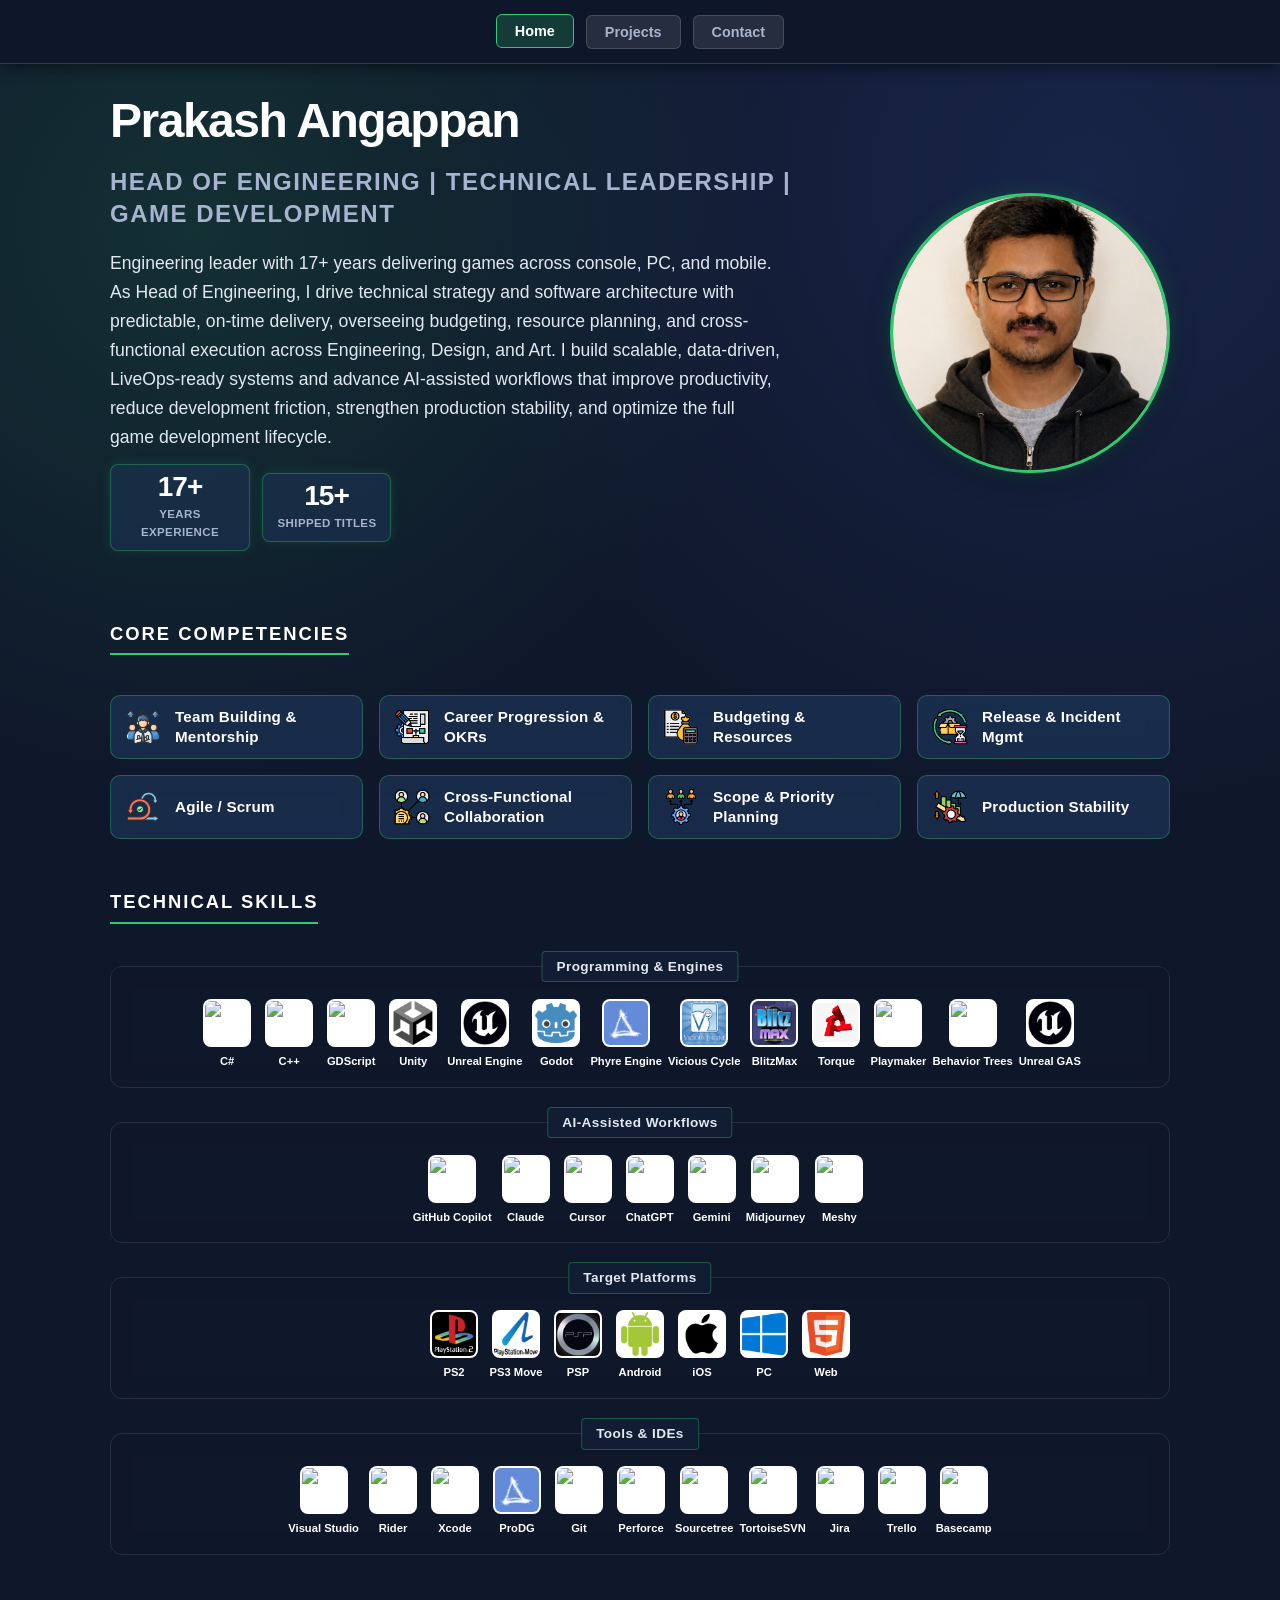
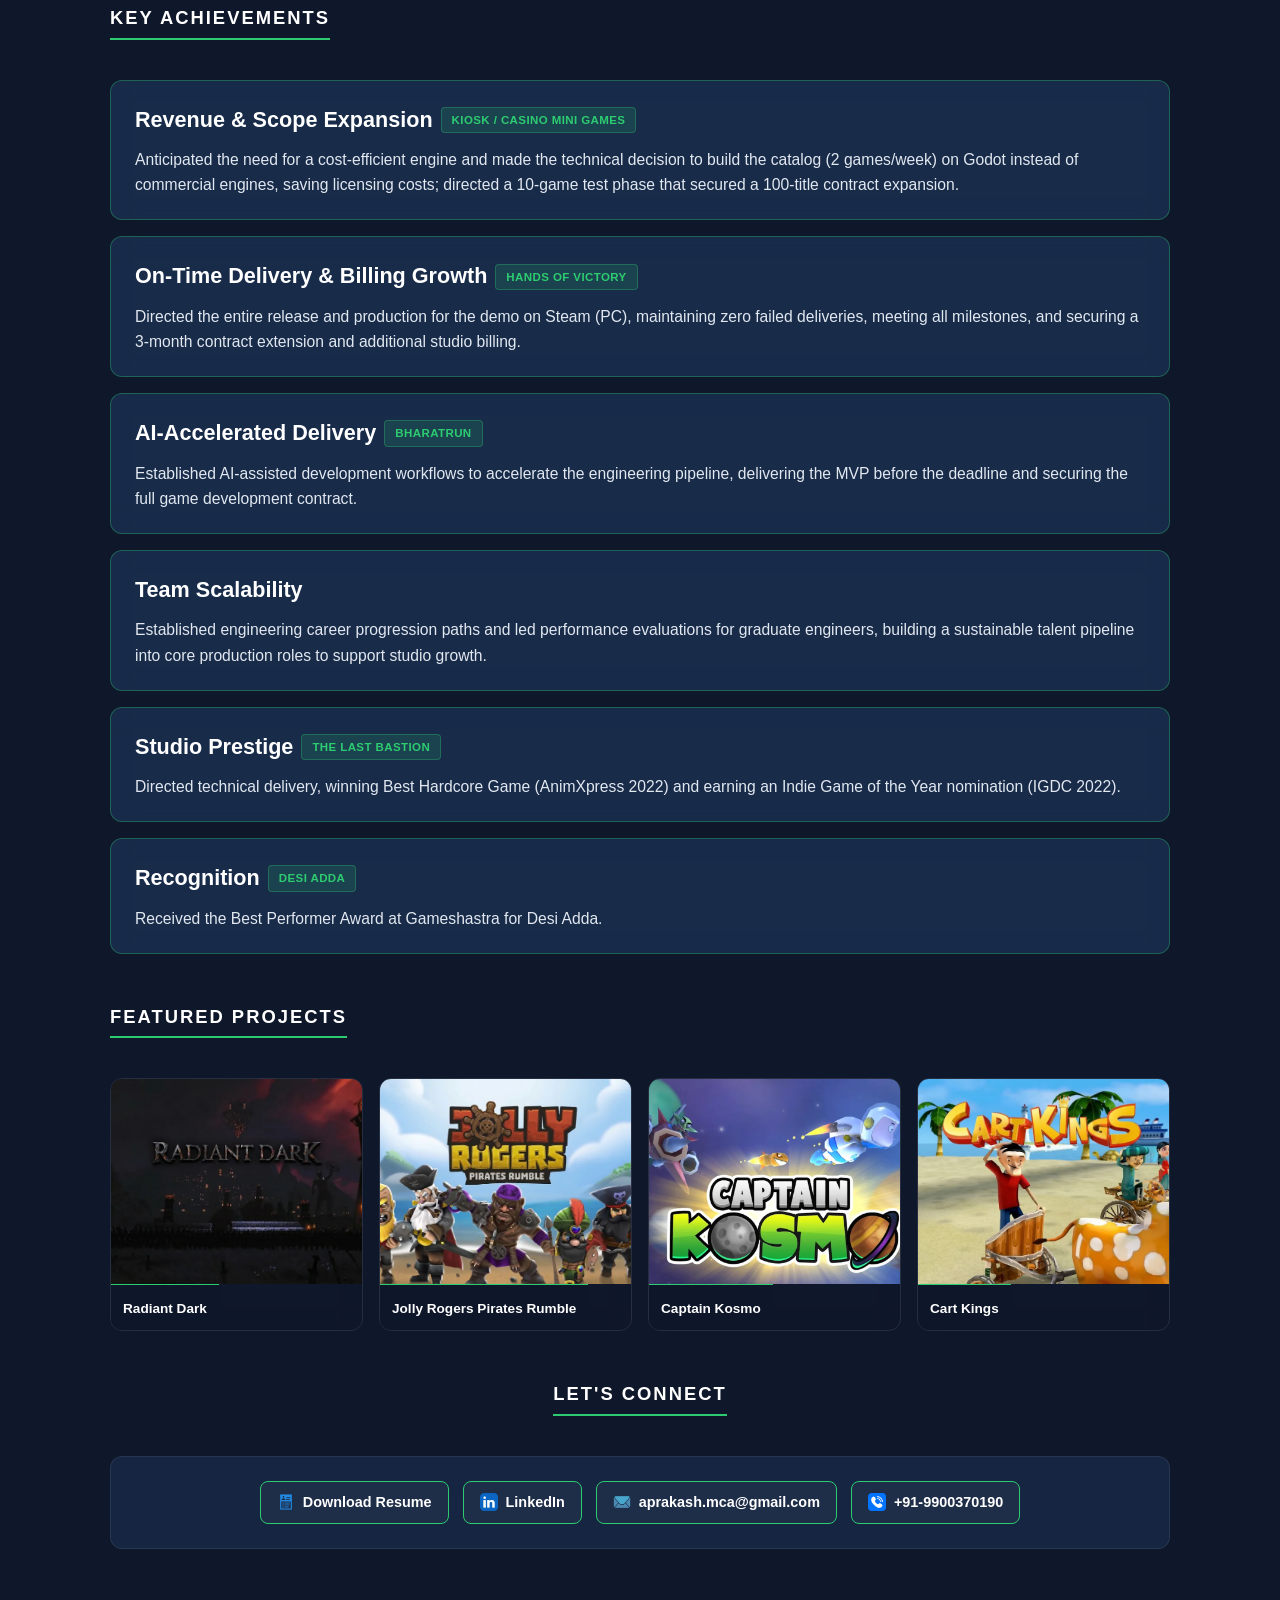
==== commit 15c06fd4: "Updating the home and projects page with more content - WIP" ====
--- a/portfolio/index.html
+++ b/portfolio/index.html
@@ -105,9 +105,23 @@
 
         <div class="section-block">
           <div class="section-divider">
-            <h2>Technical Expertise</h2>
+            <h2>Core Competencies</h2>
+          </div>
+          <div id="core-competencies-grid" class="skills-grid"></div>
+        </div>
+
+        <div class="section-block">
+          <div class="section-divider">
+            <h2>Technical Skills</h2>
           </div>
           <div id="tech-grid" class="tech-grid"></div>
+        </div>
+
+        <div class="section-block">
+          <div class="section-divider">
+            <h2>Key Achievements</h2>
+          </div>
+          <div id="key-achievements-list" class="detail-card-list"></div>
         </div>
 
         <div class="section-block">
@@ -115,13 +129,6 @@
             <h2>Featured Projects</h2>
           </div>
           <div id="featured-grid" class="featured-grid"></div>
-        </div>
-
-        <div class="section-block">
-          <div class="section-divider">
-            <h2>Leadership &amp; Production</h2>
-          </div>
-          <div id="management-grid" class="skills-grid"></div>
         </div>
 
         <section id="contact" aria-labelledby="contact-heading">
--- a/portfolio/style.css
+++ b/portfolio/style.css
@@ -312,7 +312,7 @@
 
 .tech-grid {
   display: grid;
-  grid-template-columns: 1fr 1fr;
+  grid-template-columns: 1fr;
   gap: var(--space-sm);
 }
 
@@ -364,17 +364,33 @@
   min-width: 56px;
 }
 
-.skill-item img {
+.skill-item img,
+.skill-icon-fallback {
   background: #fff;
-  padding: 5px;
+  padding: 2px;
   border-radius: var(--radius-md);
-  width: 44px;
-  height: 44px;
+  width: 48px;
+  height: 48px;
   object-fit: contain;
   margin-bottom: 6px;
-  display: block;
+  display: flex;
+  align-items: center;
+  justify-content: center;
   margin-left: auto;
   margin-right: auto;
+  box-sizing: border-box;
+}
+
+.skill-item img {
+  display: block;
+}
+
+.skill-icon-fallback {
+  color: #0f172a;
+  font-size: 0.72rem;
+  font-weight: 800;
+  letter-spacing: -0.02em;
+  line-height: 1;
 }
 
 .skill-item span {
@@ -450,9 +466,42 @@
 }
 
 /* =============================================================================
+   Detail cards (competencies / achievements)
+   ============================================================================= */
+
+.detail-card-list {
+  display: flex;
+  flex-direction: column;
+  gap: 16px;
+  margin-top: var(--space-md);
+}
+
+.detail-card {
+  padding: 22px 24px;
+  background: var(--card-bg-strong);
+  border: 1px solid var(--accent-border);
+}
+
+.detail-card .project-header-row {
+  margin-bottom: 10px;
+}
+
+.detail-card .project-description {
+  margin: 0;
+  font-size: 0.98rem;
+}
+
+.detail-card h3 {
+  margin: 0;
+  font-size: 1.2rem;
+  color: var(--text);
+}
+
+/* =============================================================================
    Leadership grid
    ============================================================================= */
 
+.skills-grid,
 #management-grid {
   display: grid;
   grid-template-columns: repeat(4, 1fr);
@@ -679,8 +728,8 @@
   background: rgba(255, 255, 255, 0.85);
   padding: 3px;
   border-radius: 4px;
-  width: 22px;
-  height: 22px;
+  width: 36px;
+  height: 36px;
   display: flex;
   align-items: center;
   justify-content: center;
@@ -843,6 +892,7 @@
     grid-template-columns: repeat(2, 1fr);
   }
 
+  .skills-grid,
   #management-grid {
     grid-template-columns: repeat(2, 1fr);
   }
@@ -924,6 +974,7 @@
   }
 
   .featured-grid,
+  .skills-grid,
   #management-grid {
     grid-template-columns: 1fr;
   }
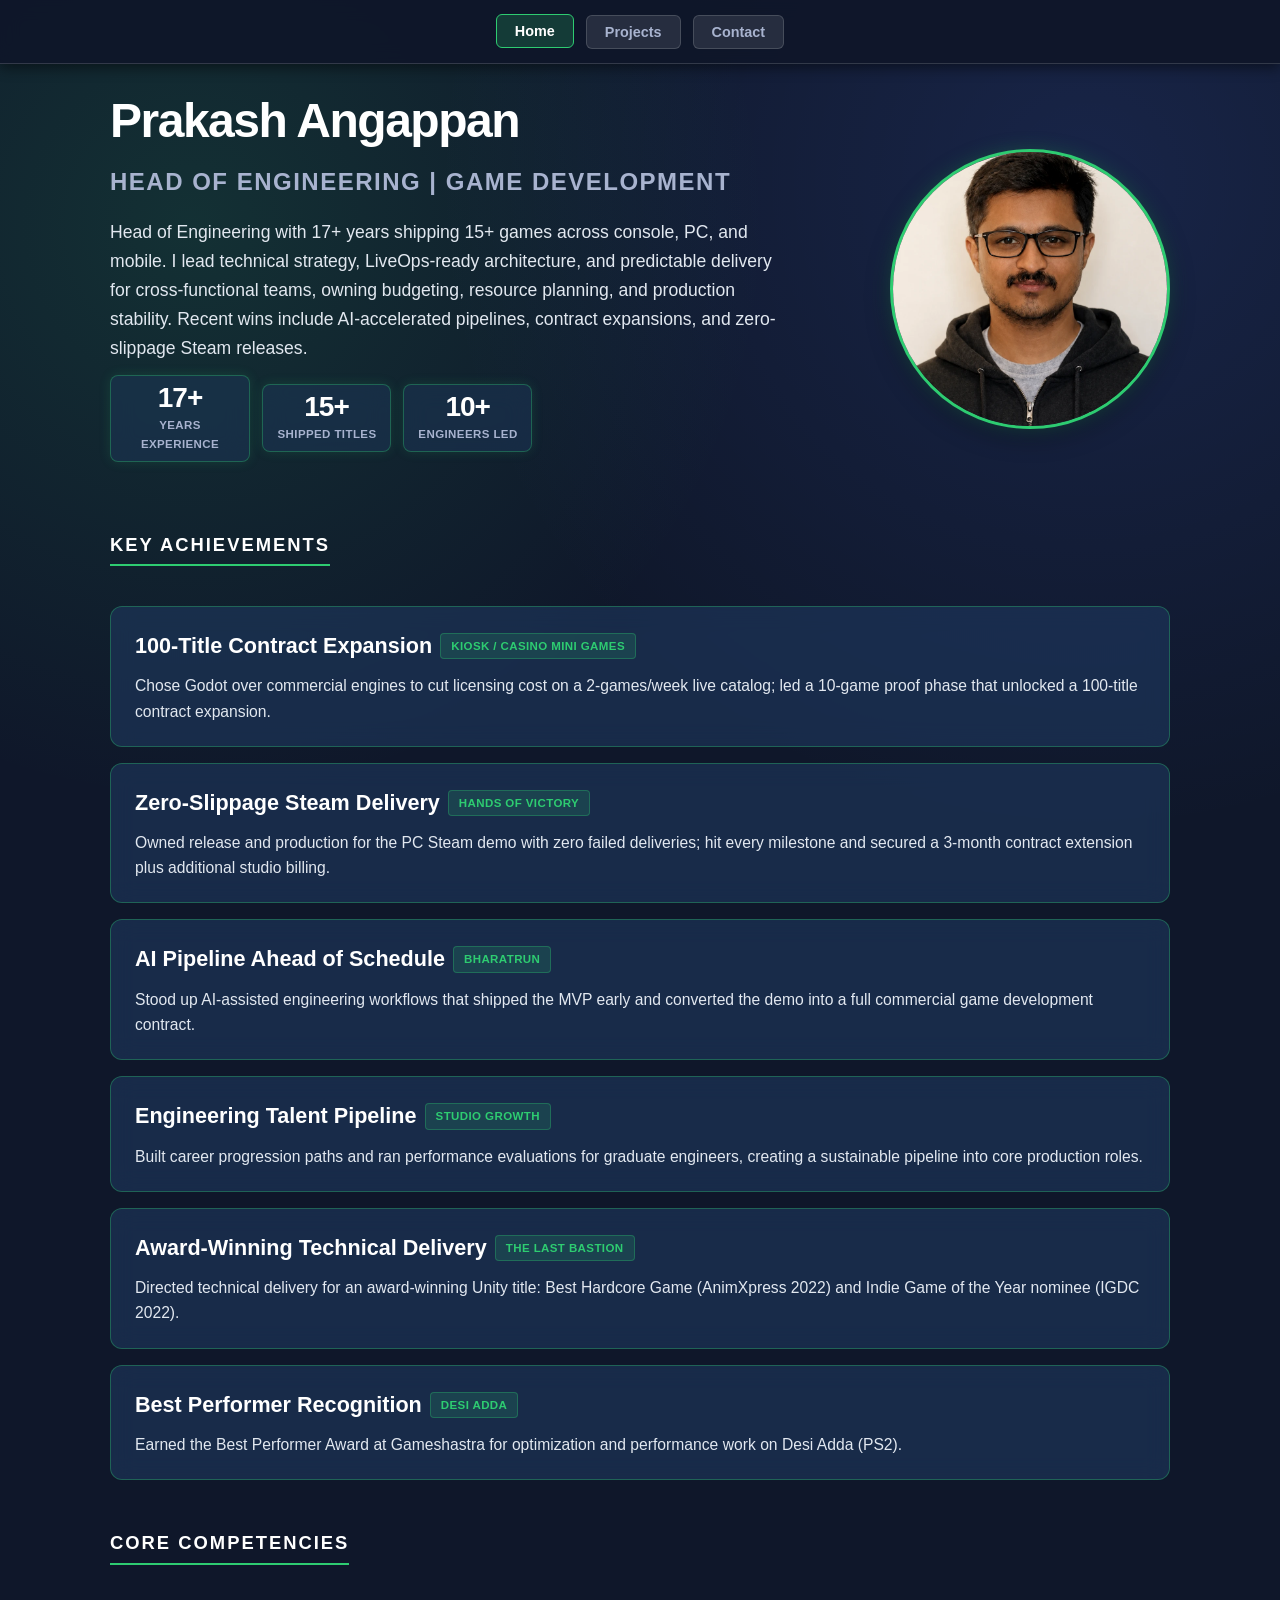
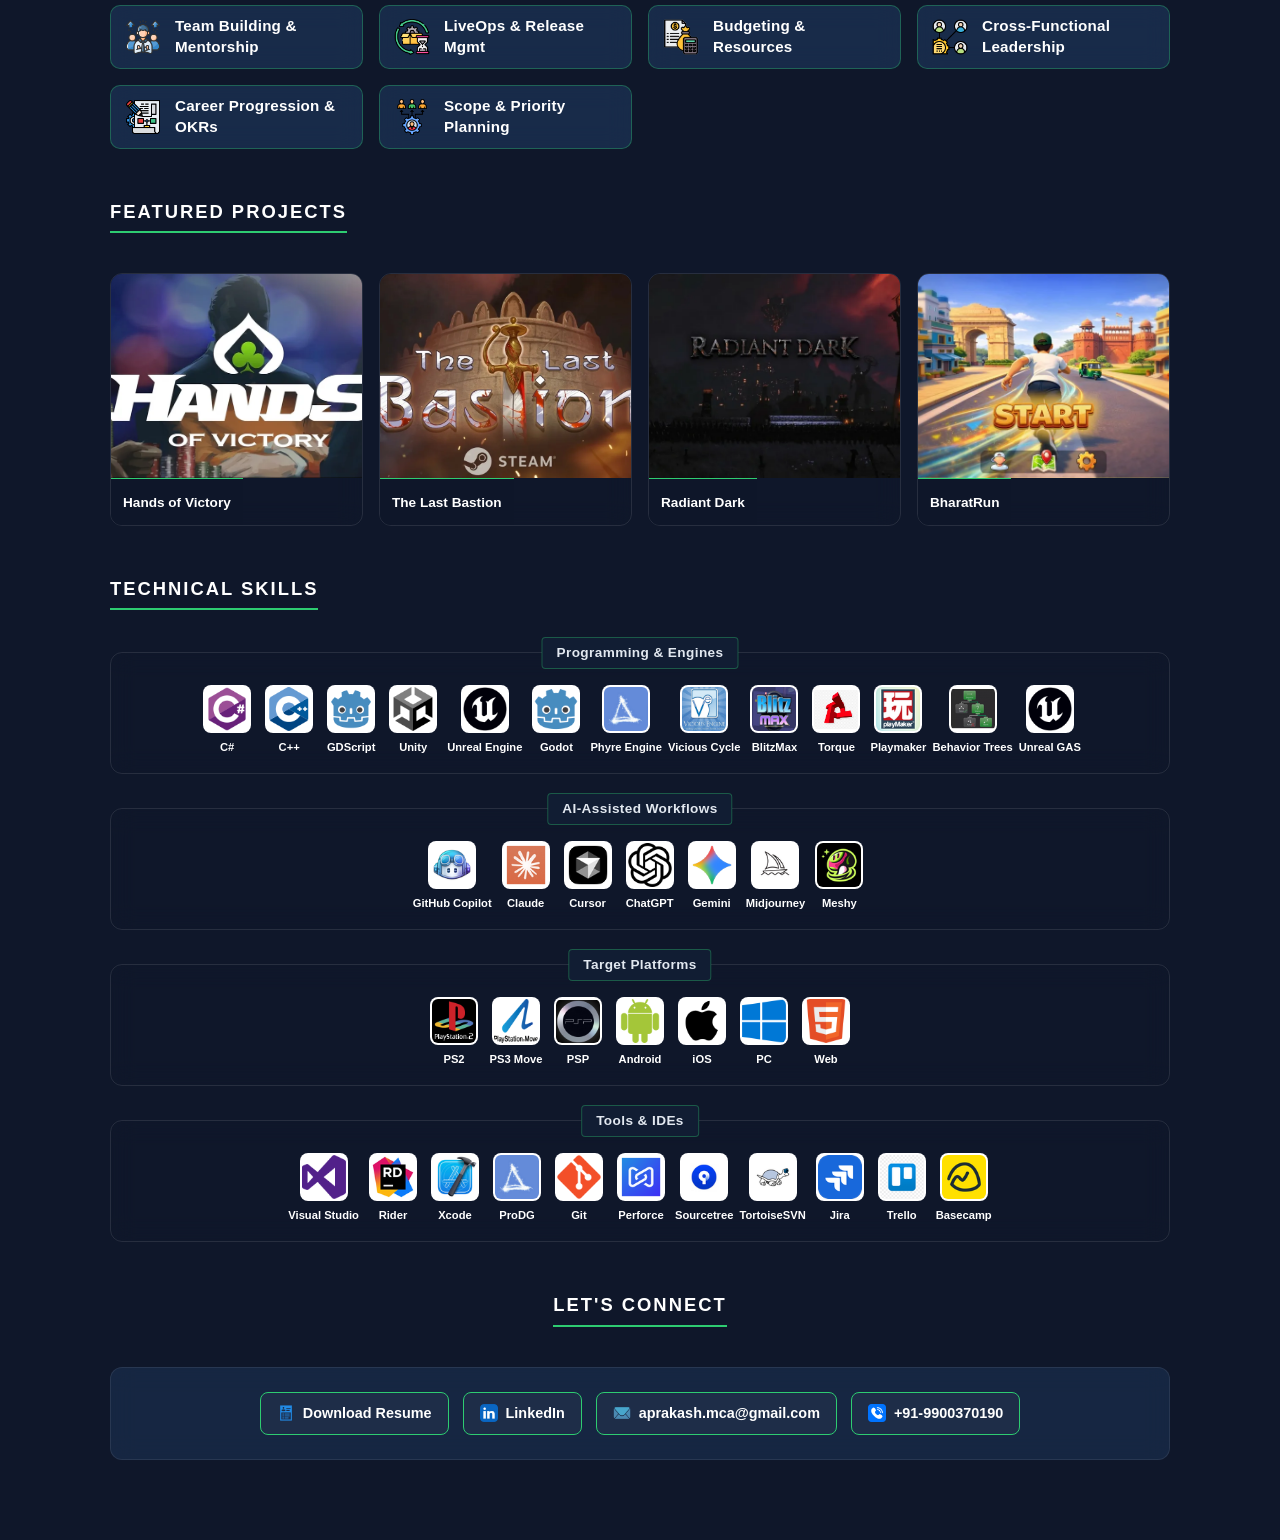
==== commit fb1b013f: "Updating the home and projects page with more content - WIP" ====
--- a/portfolio/index.html
+++ b/portfolio/index.html
@@ -3,10 +3,10 @@
   <head>
     <meta charset="UTF-8" />
     <meta name="viewport" content="width=device-width, initial-scale=1.0" />
-    <title>Prakash Angappan | Engineering Manager | Game Development</title>
+    <title>Prakash Angappan | Head of Engineering | Game Development</title>
     <meta
       name="description"
-      content="Prakash Angappan — Engineering Manager & Head of Engineering in Game Development. 17+ years building high-performing teams and shipping 15+ commercial titles across PC, Console, Mobile, and Web."
+      content="Prakash Angappan — Head of Engineering in Game Development. 17+ years leading teams and shipping 15+ commercial titles across PC, Console, Mobile, and Web."
     />
     <meta name="author" content="Prakash Angappan" />
     <meta name="theme-color" content="#0F172A" />
@@ -17,22 +17,22 @@
     <meta property="og:site_name" content="Prakash Angappan" />
     <meta
       property="og:title"
-      content="Prakash Angappan | Engineering Manager | Game Development"
+      content="Prakash Angappan | Head of Engineering | Game Development"
     />
     <meta
       property="og:description"
-      content="17+ years building high-performing teams and shipping 15+ commercial titles across PC, Console, Mobile, and Web."
+      content="17+ years leading engineering teams and shipping 15+ commercial titles across PC, Console, Mobile, and Web."
     />
     <meta property="og:image" content="https://prakashangappan.com/images/profile.webp" />
     <meta property="og:url" content="https://prakashangappan.com/" />
     <meta name="twitter:card" content="summary_large_image" />
     <meta
       name="twitter:title"
-      content="Prakash Angappan | Engineering Manager | Game Development"
+      content="Prakash Angappan | Head of Engineering | Game Development"
     />
     <meta
       name="twitter:description"
-      content="17+ years building high-performing teams and shipping 15+ commercial titles across PC, Console, Mobile, and Web."
+      content="17+ years leading engineering teams and shipping 15+ commercial titles across PC, Console, Mobile, and Web."
     />
     <meta name="twitter:image" content="https://prakashangappan.com/images/profile.webp" />
 
@@ -105,6 +105,13 @@
 
         <div class="section-block">
           <div class="section-divider">
+            <h2>Key Achievements</h2>
+          </div>
+          <div id="key-achievements-list" class="detail-card-list"></div>
+        </div>
+
+        <div class="section-block">
+          <div class="section-divider">
             <h2>Core Competencies</h2>
           </div>
           <div id="core-competencies-grid" class="skills-grid"></div>
@@ -112,23 +119,16 @@
 
         <div class="section-block">
           <div class="section-divider">
-            <h2>Technical Skills</h2>
+            <h2>Featured Projects</h2>
           </div>
-          <div id="tech-grid" class="tech-grid"></div>
+          <div id="featured-grid" class="featured-grid"></div>
         </div>
 
         <div class="section-block">
           <div class="section-divider">
-            <h2>Key Achievements</h2>
+            <h2>Technical Skills</h2>
           </div>
-          <div id="key-achievements-list" class="detail-card-list"></div>
-        </div>
-
-        <div class="section-block">
-          <div class="section-divider">
-            <h2>Featured Projects</h2>
-          </div>
-          <div id="featured-grid" class="featured-grid"></div>
+          <div id="tech-grid" class="tech-grid"></div>
         </div>
 
         <section id="contact" aria-labelledby="contact-heading">
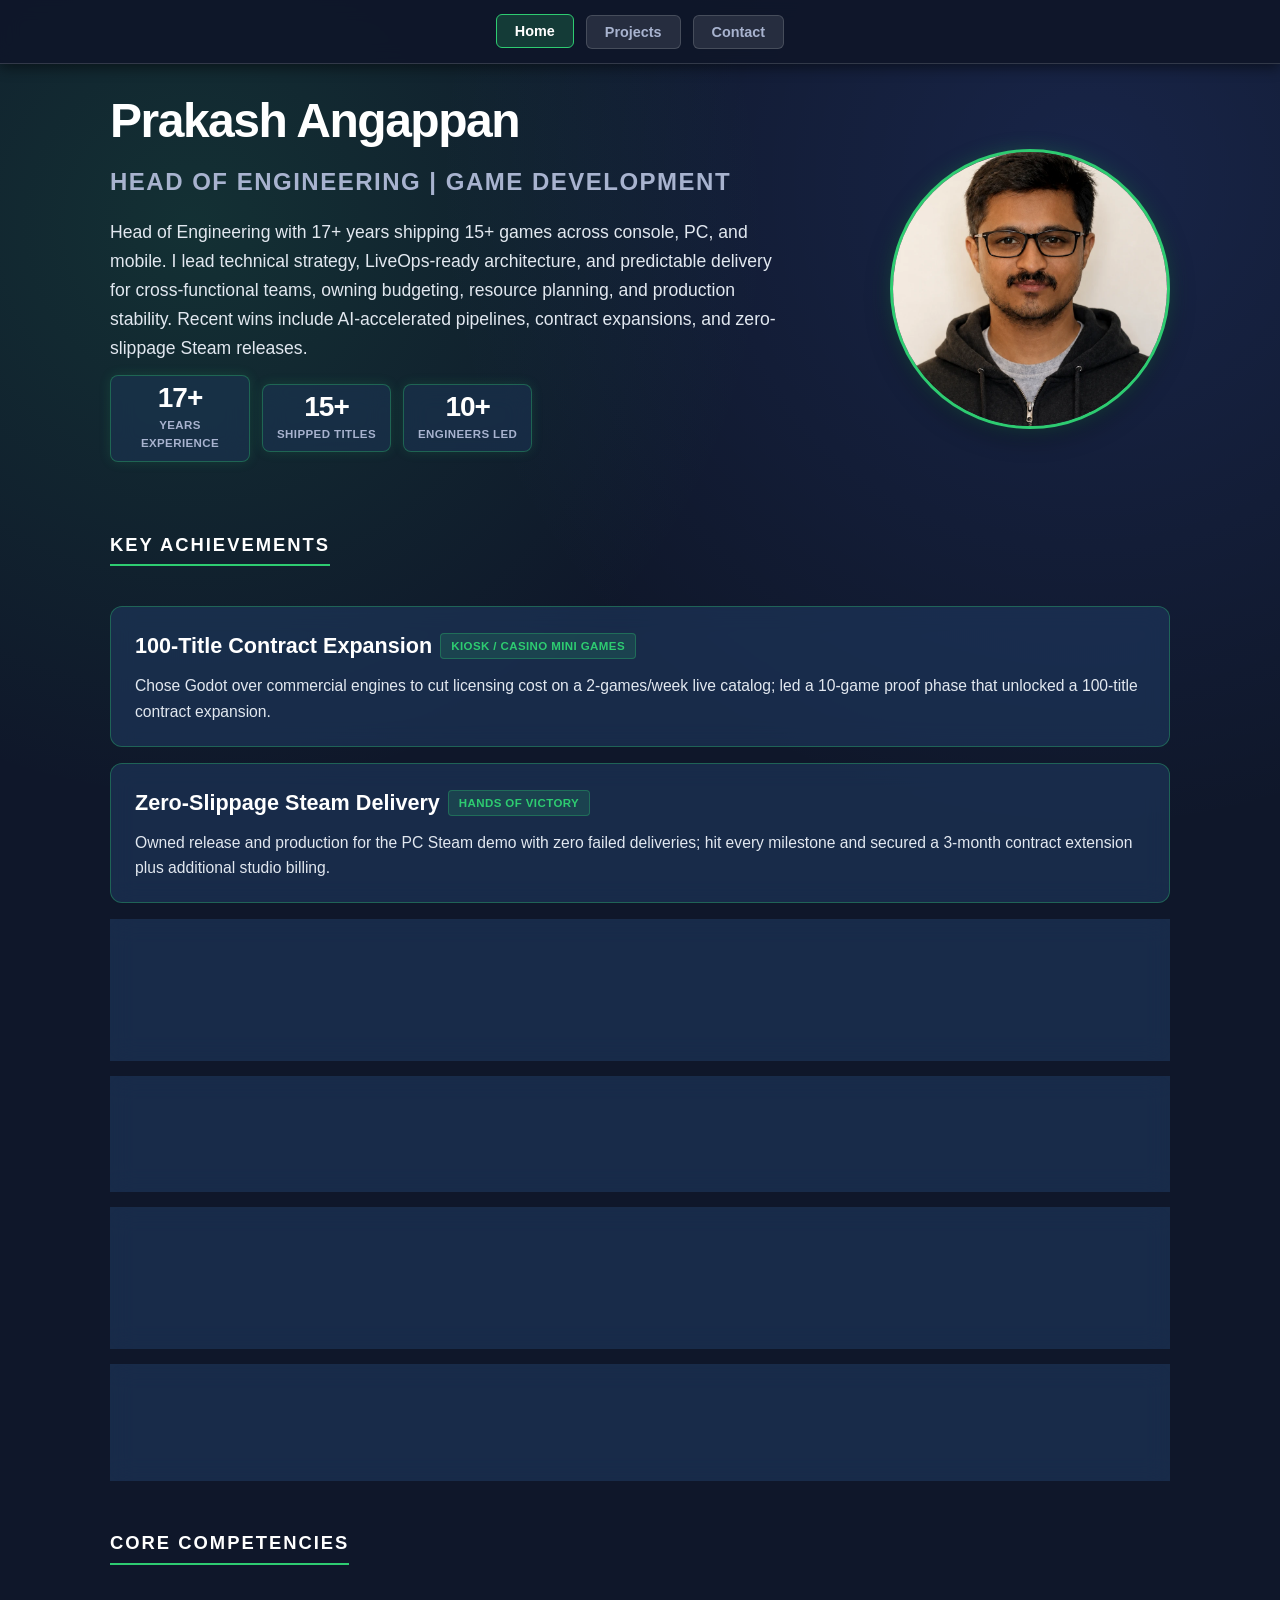
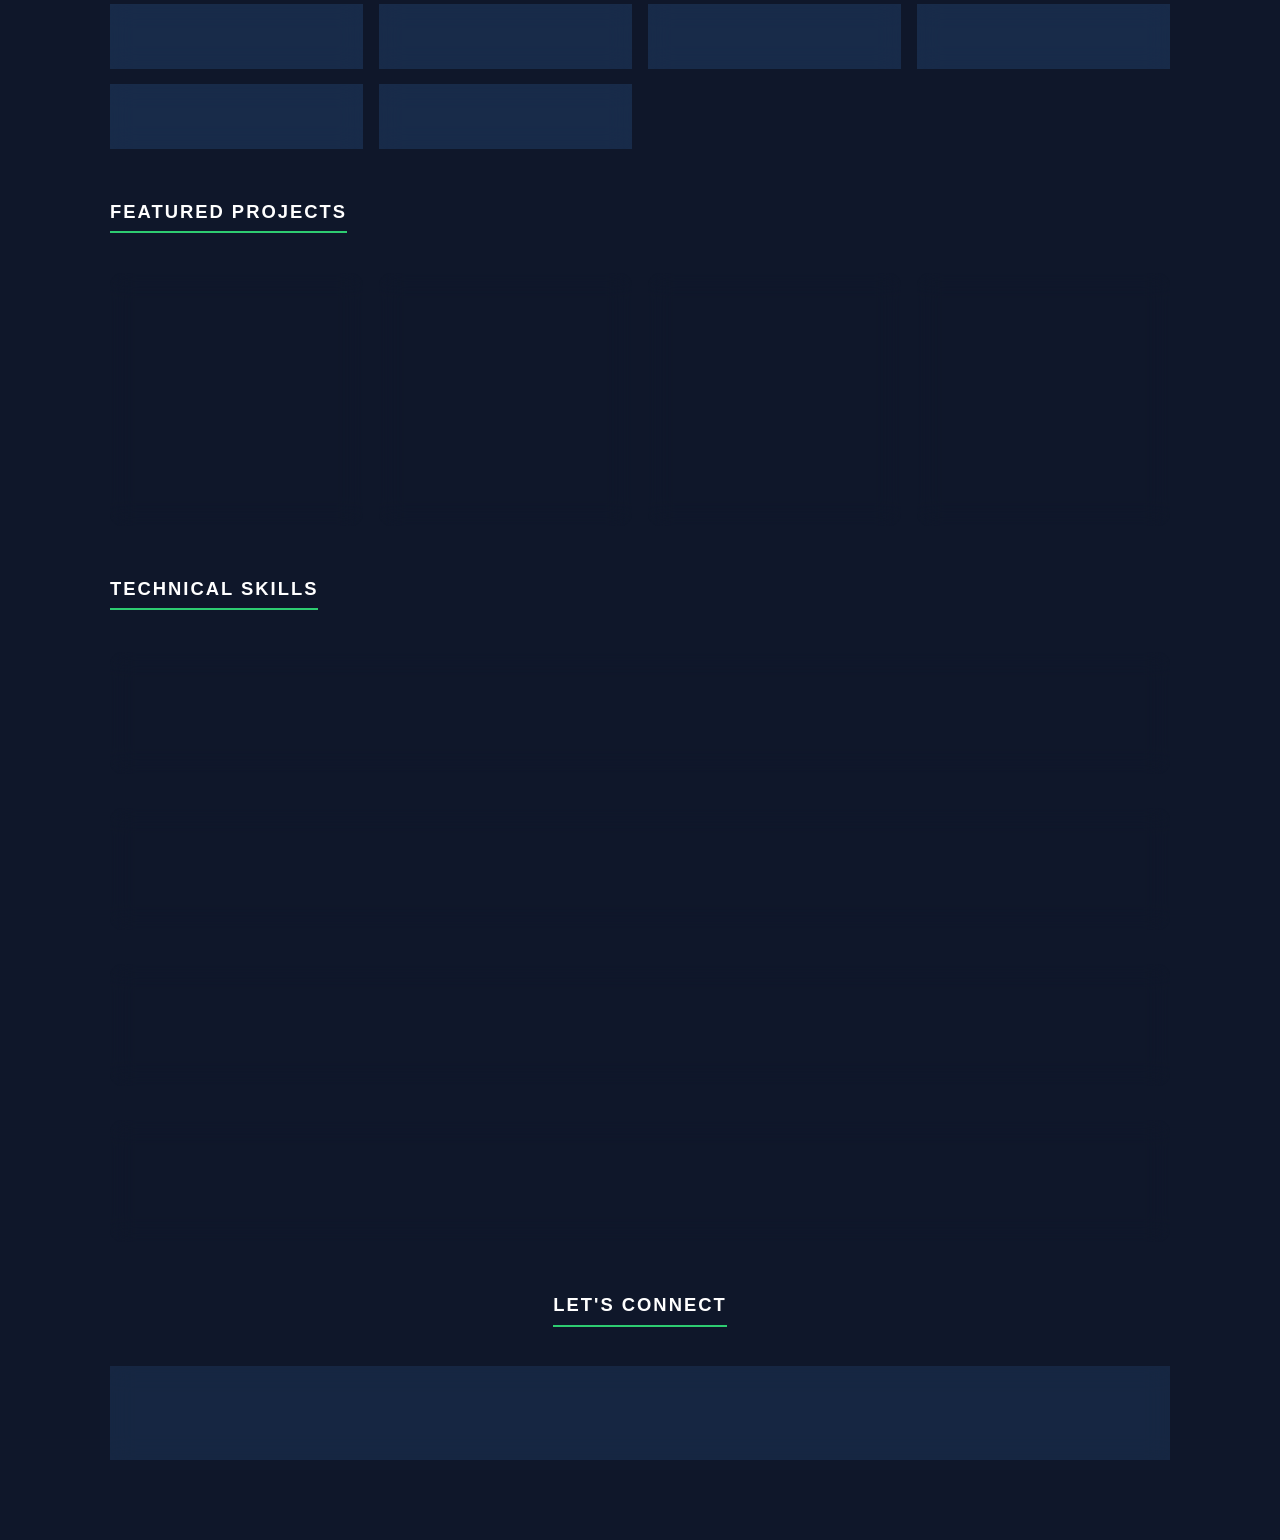
==== commit d6ee6dbf: "Updating the home and projects page with more content - WIP" ====
--- a/portfolio/index.html
+++ b/portfolio/index.html
@@ -45,8 +45,8 @@
         "@context": "https://schema.org",
         "@type": "Person",
         "name": "Prakash Angappan",
-        "jobTitle": "Engineering Manager | Game Development",
-        "description": "Engineering Manager and Head of Engineering in Game Development with 17+ years of experience shipping commercial titles across PC, Console, Mobile, and Web.",
+        "jobTitle": "Head of Engineering | Game Development",
+        "description": "Head of Engineering in Game Development with 17+ years leading teams and shipping commercial titles across PC, Console, Mobile, and Web.",
         "url": "https://prakashangappan.com/",
         "image": "https://prakashangappan.com/images/profile.webp",
         "email": "mailto:aprakash.mca@gmail.com",
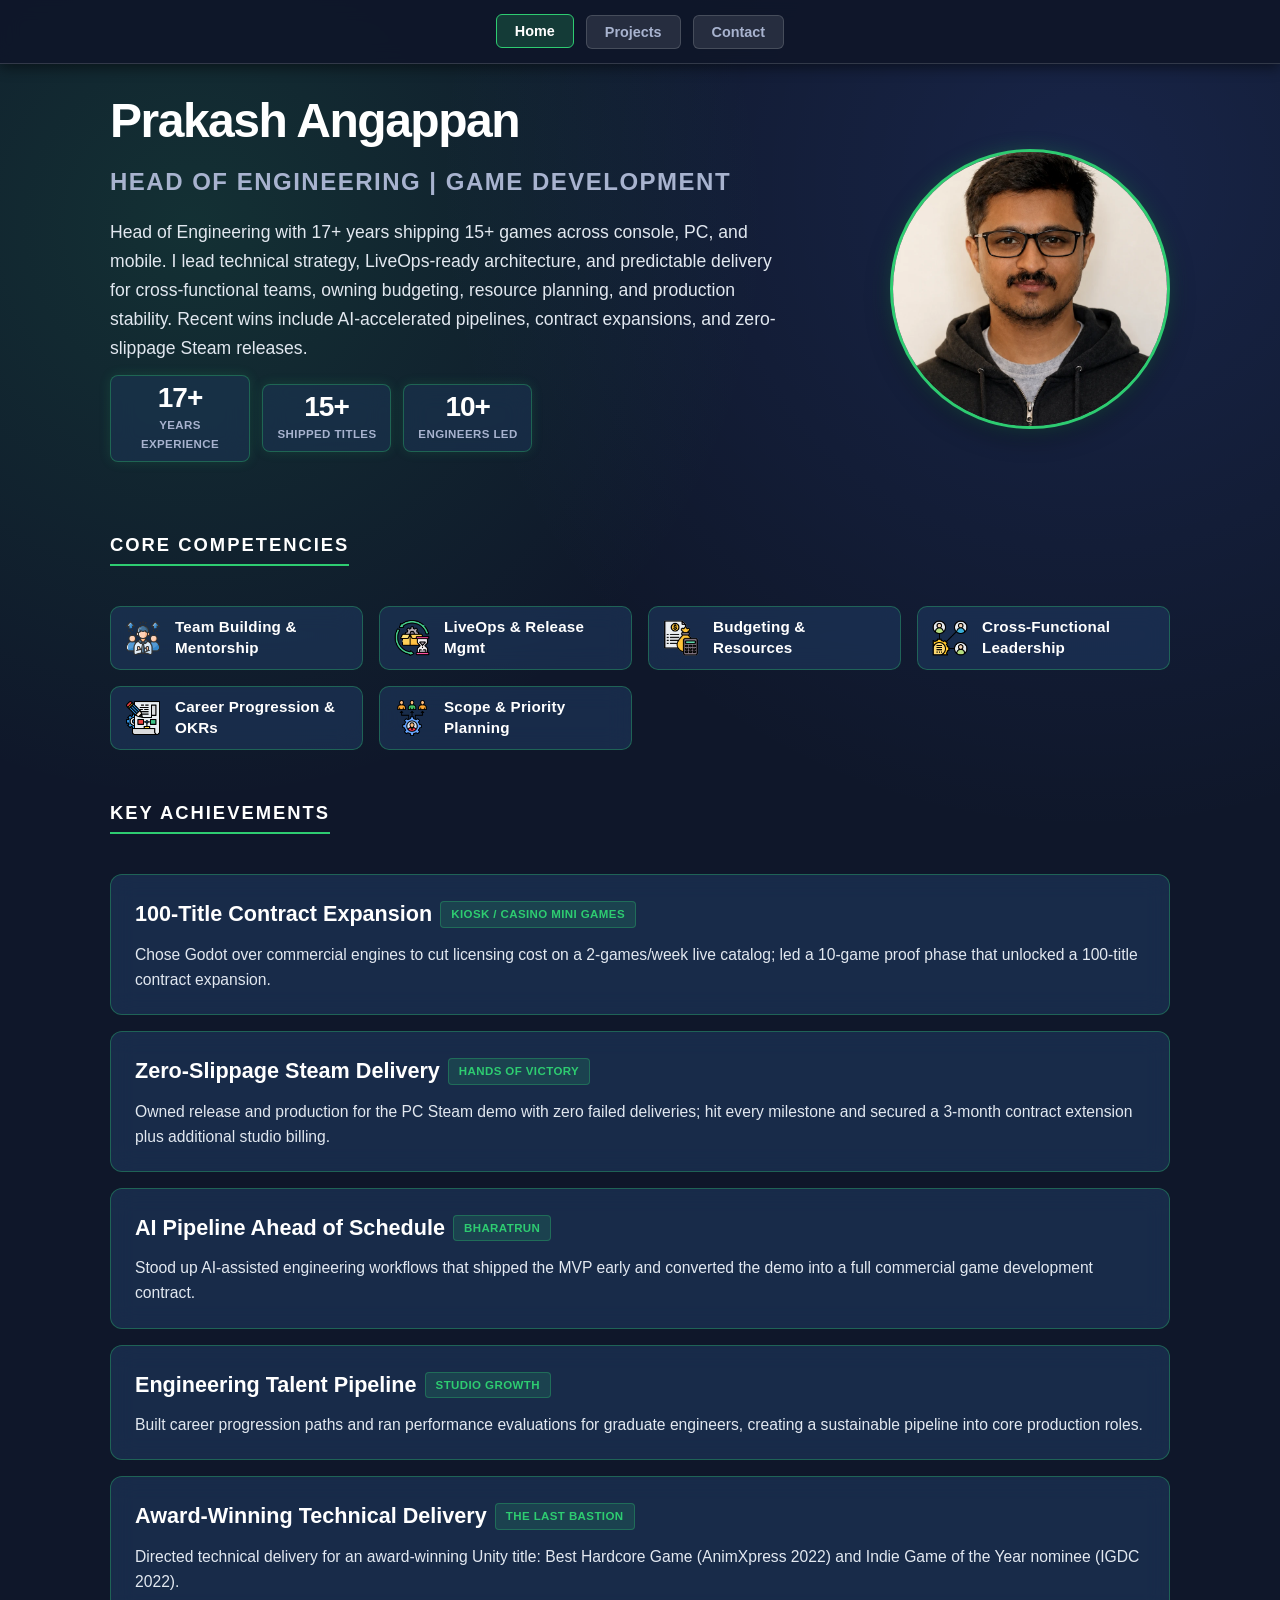
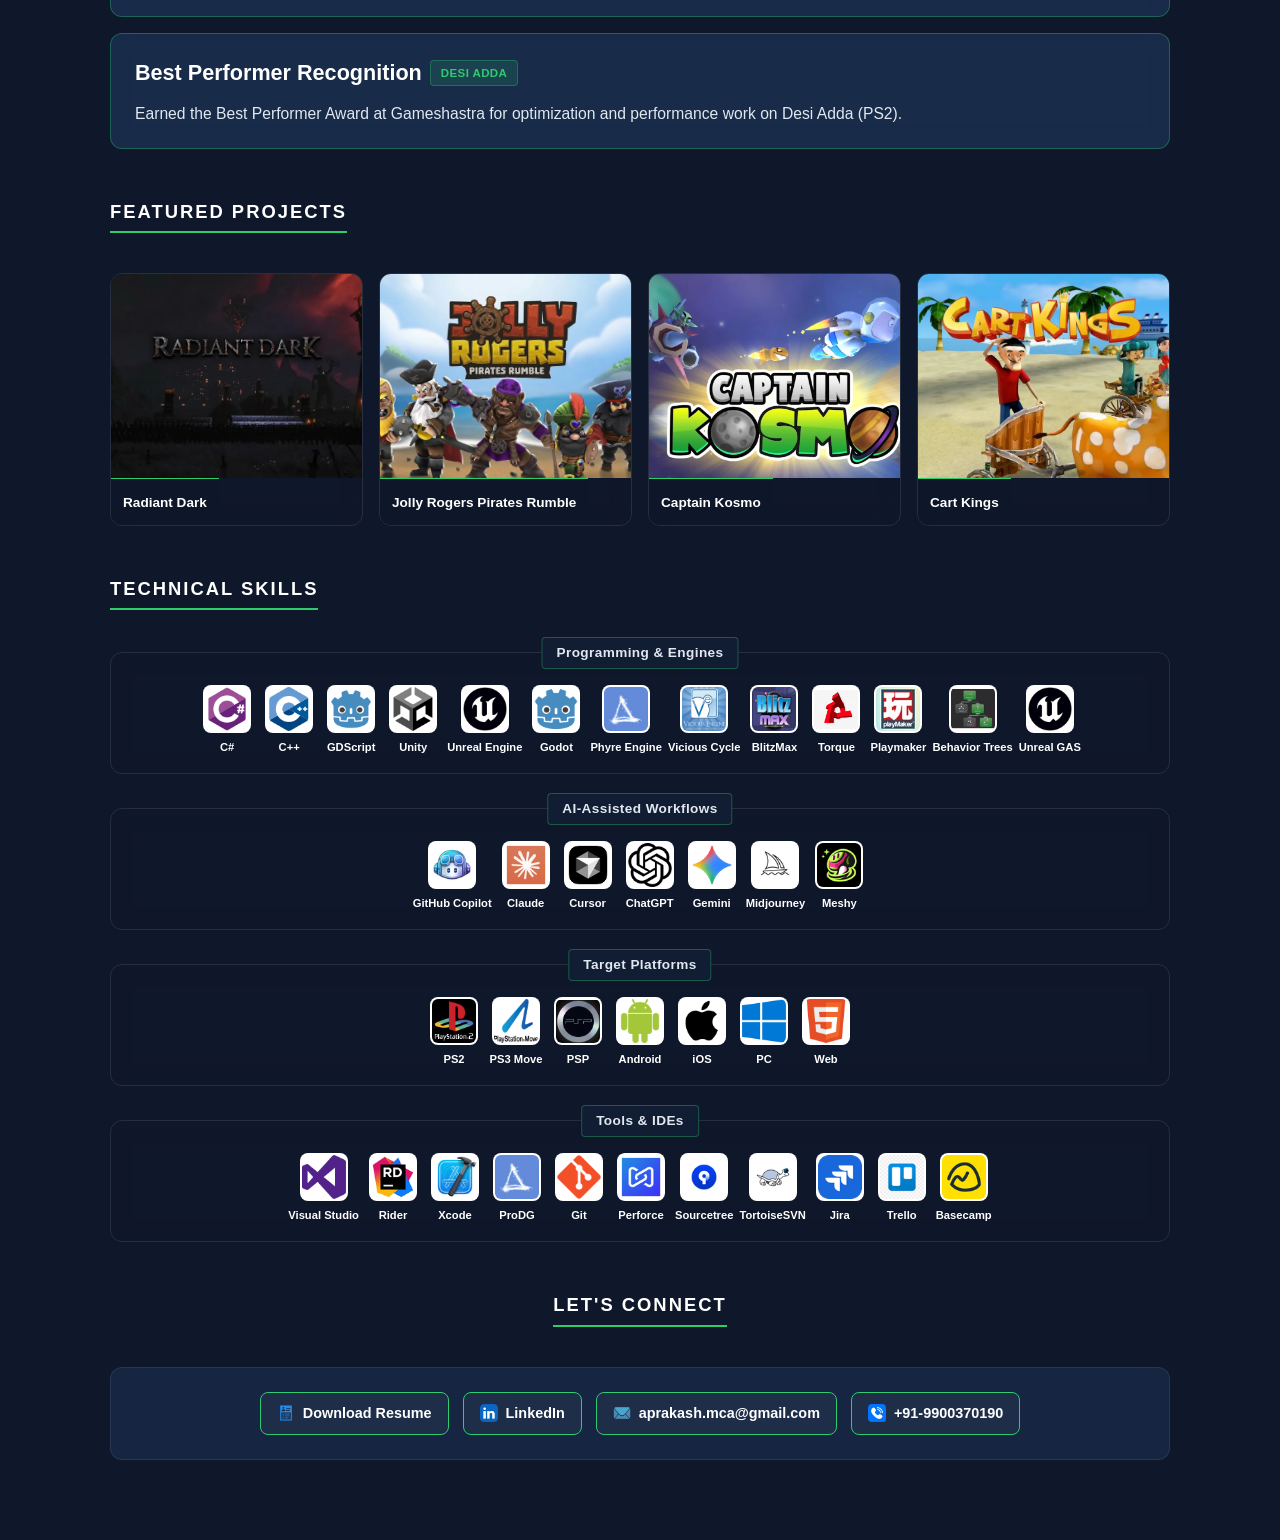
==== commit 21b4e314: "Updating the home and projects page with more content - WIP" ====
--- a/portfolio/index.html
+++ b/portfolio/index.html
@@ -105,16 +105,16 @@
 
         <div class="section-block">
           <div class="section-divider">
-            <h2>Key Achievements</h2>
+            <h2>Core Competencies</h2>
           </div>
-          <div id="key-achievements-list" class="detail-card-list"></div>
+          <div id="core-competencies-grid" class="skills-grid"></div>
         </div>
 
         <div class="section-block">
           <div class="section-divider">
-            <h2>Core Competencies</h2>
+            <h2>Key Achievements</h2>
           </div>
-          <div id="core-competencies-grid" class="skills-grid"></div>
+          <div id="key-achievements-list" class="detail-card-list"></div>
         </div>
 
         <div class="section-block">
